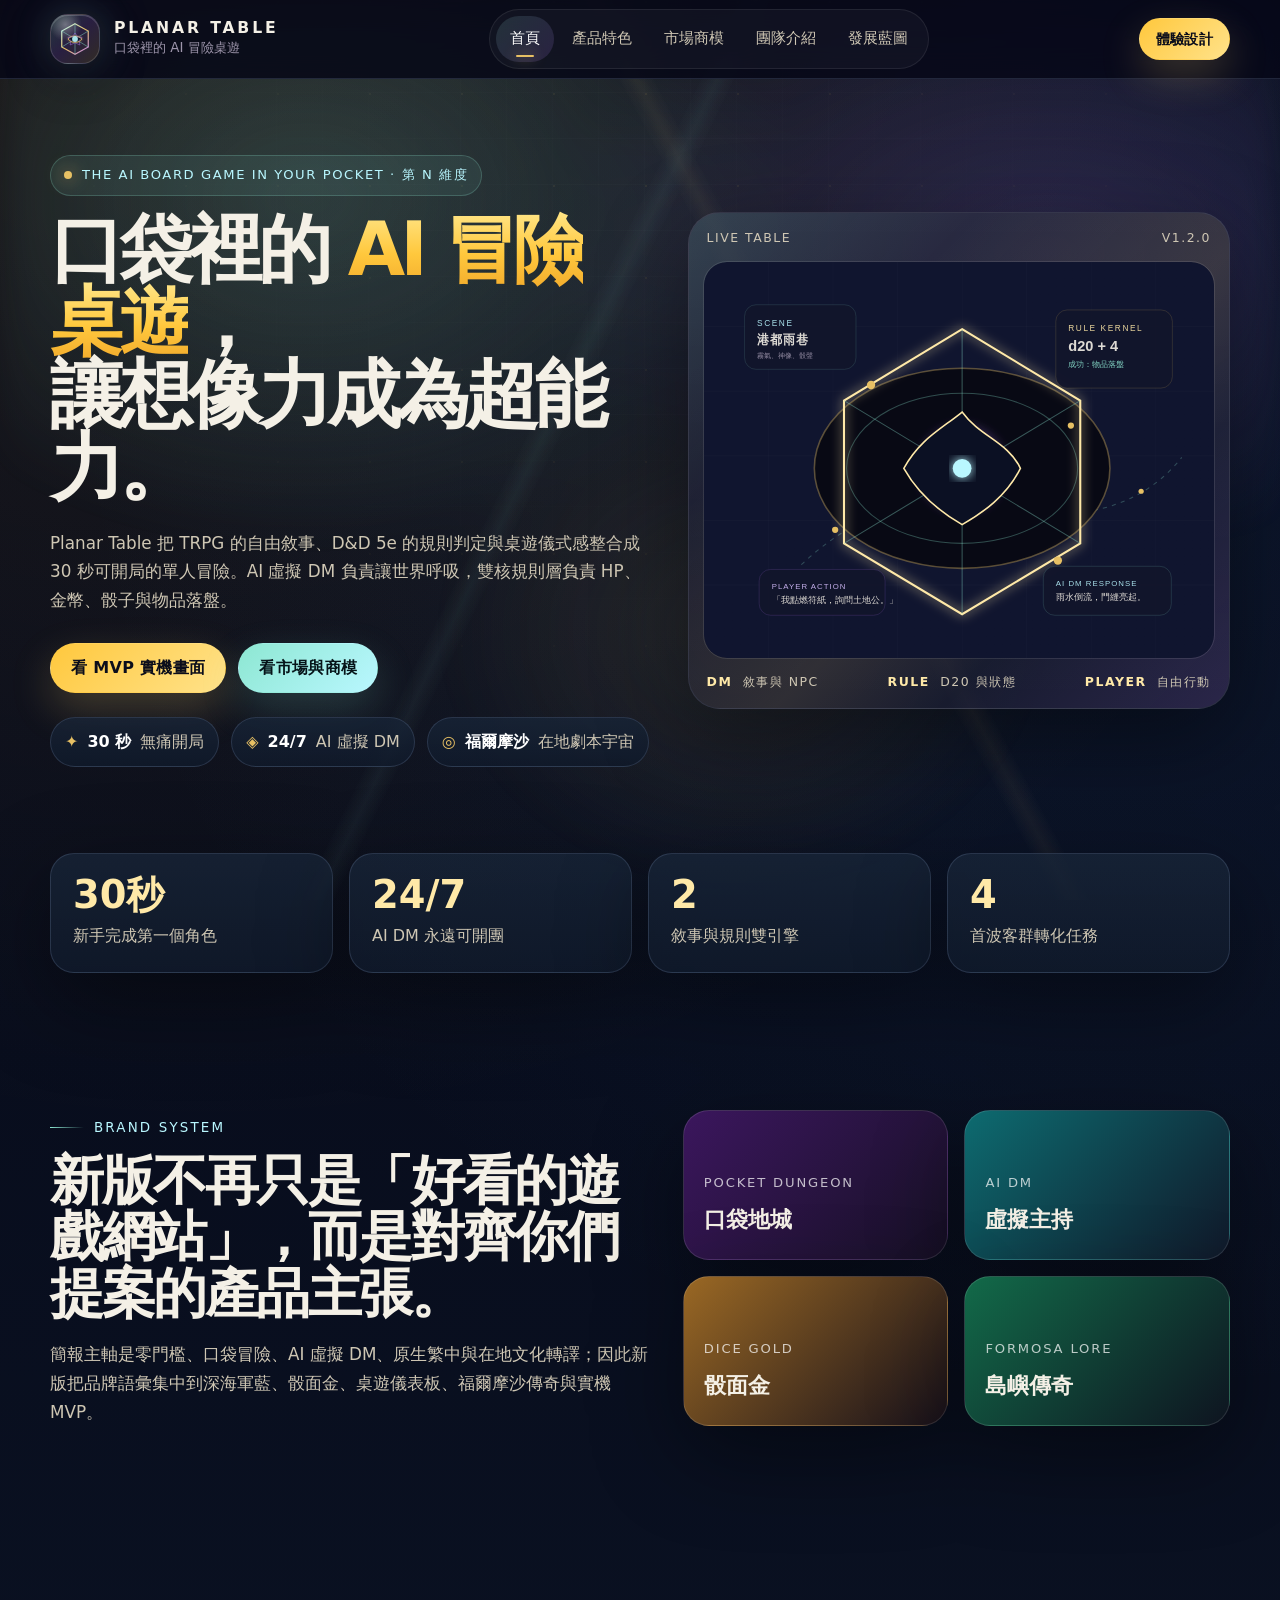
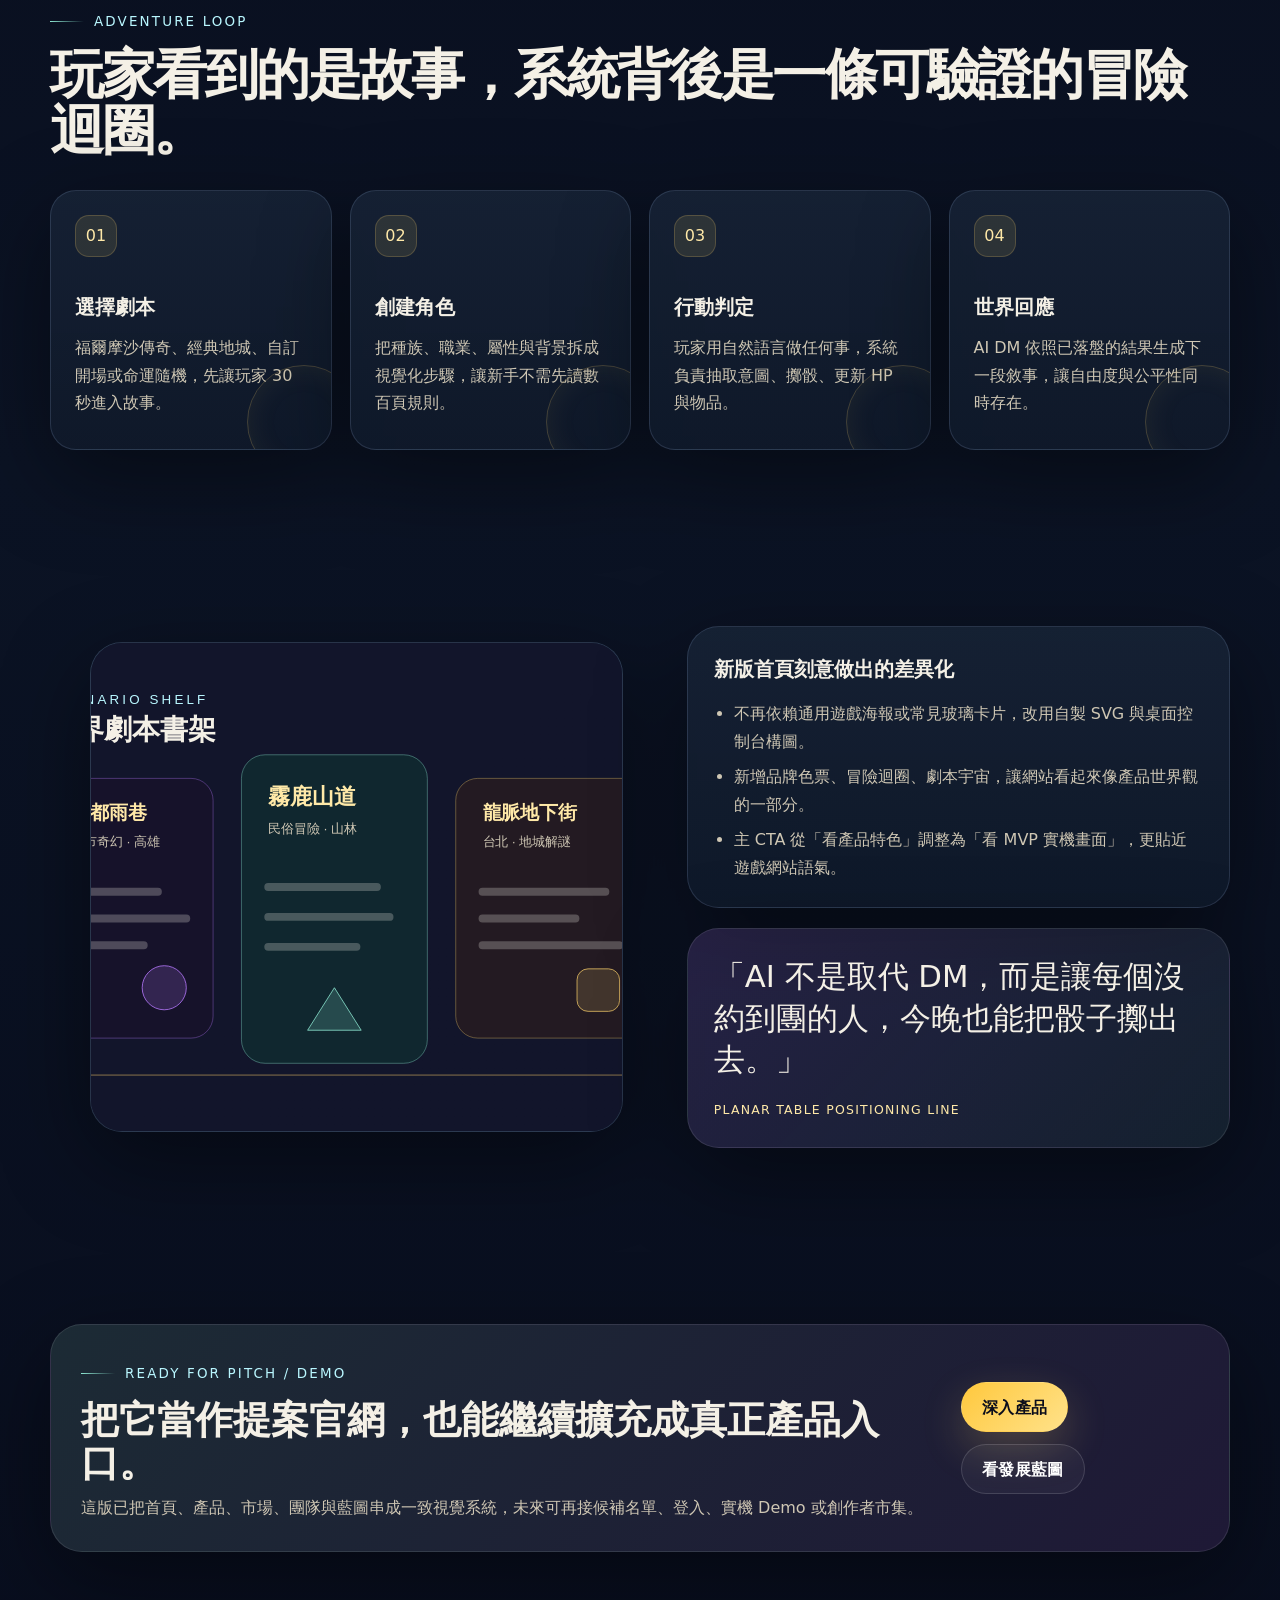
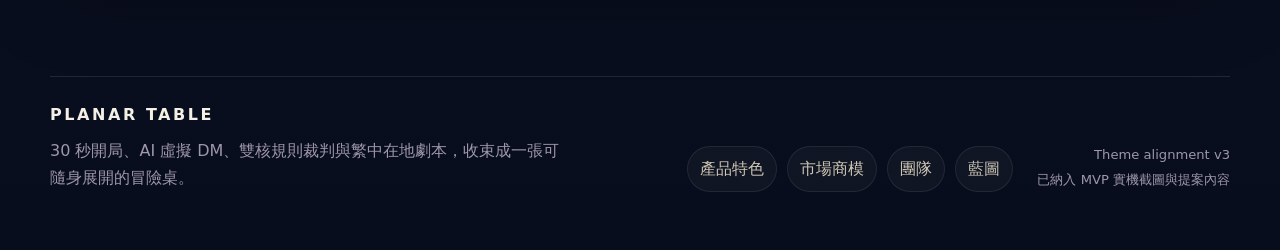
==== index.html @ 05ab722b "update" ====
<!doctype html>
<html lang="zh-Hant">
<head>
  <meta charset="utf-8">
  <meta name="viewport" content="width=device-width, initial-scale=1">
  <title>Planar Table｜第 N 維度 AI 冒險桌</title>
  <meta name="description" content="Planar Table 高度客製化官方網站：AI DM、雙核引擎、繁中在地化與桌遊式互動介面。">
  <meta name="theme-color" content="#090B18">
  <link rel="icon" href="assets/images/planar-mark.svg" type="image/svg+xml">
  <link rel="stylesheet" href="assets/css/base.css">
  <link rel="stylesheet" href="assets/css/pages.css">
</head>
<body data-page="index">
  <div class="site-aurora" aria-hidden="true"></div>
  
<header class="site-header">
  <div class="container header-inner">
    <a class="brand" href="index.html" aria-label="Planar Table 首頁">
      <span class="brand-mark"><svg viewBox="0 0 72 72" fill="none" xmlns="http://www.w3.org/2000/svg" aria-hidden="true">
  <defs>
    <linearGradient id="m" x1="10" y1="6" x2="66" y2="68" gradientUnits="userSpaceOnUse">
      <stop stop-color="#B9F7FF"/><stop offset=".48" stop-color="#E7C064"/><stop offset="1" stop-color="#B879FF"/>
    </linearGradient>
    <filter id="g"><feGaussianBlur stdDeviation="2.2" result="b"/><feMerge><feMergeNode in="b"/><feMergeNode in="SourceGraphic"/></feMerge></filter>
  </defs>
  <path d="M36 5.5 62.5 20v32L36 66.5 9.5 52V20L36 5.5Z" stroke="url(#m)" stroke-width="2.5"/>
  <path d="M36 5.5v61M9.5 20 62.5 52M62.5 20 9.5 52" stroke="#8DE7D2" stroke-width="1.4" opacity=".62"/>
  <path d="M22 36c5.8-7.4 20.2-7.4 28 0-6.6 8.7-21.7 8.7-28 0Z" fill="#091226" stroke="#E7C064" stroke-width="1.6" filter="url(#g)"/>
  <circle cx="36" cy="36" r="5.8" fill="#B9F7FF" opacity=".9"/>
  <path d="M36 24 41.6 31.8 50 32.8 44.2 39.2 45.8 48 36 43.6 26.2 48 27.8 39.2 22 32.8 30.4 31.8 36 24Z" stroke="#B879FF" stroke-width="1.2" opacity=".72"/>
</svg></span>
      <span class="brand-copy">
        <strong>PLANAR TABLE</strong>
        <span>口袋裡的 AI 冒險桌遊</span>
      </span>
    </a>
    <nav class="nav" data-nav aria-label="主要導覽">
      <a href="index.html" data-page-link="index">首頁</a>
      <a href="product.html" data-page-link="product">產品特色</a>
      <a href="market.html" data-page-link="market">市場商模</a>
      <a href="team.html" data-page-link="team">團隊介紹</a>
      <a href="roadmap.html" data-page-link="roadmap">發展藍圖</a>
    </nav>
    <div class="header-actions">
      <a class="btn btn-compact btn-primary" href="product.html#demo">體驗設計</a>
      <button class="menu-toggle" data-menu-toggle aria-label="切換選單"><span></span><span></span><span></span></button>
    </div>
  </div>
</header>

  <main>
<section class="hero hero-home">
  <div class="container hero-grid">
    <div class="hero-copy reveal">
      <div class="kicker"><span class="kicker-dot"></span>The AI Board Game in Your Pocket · 第 N 維度</div>
      <h1>口袋裡的 <span class="text-gradient">AI 冒險桌遊</span>，<br>讓想像力成為超能力。</h1>
      <p>Planar Table 把 TRPG 的自由敘事、D&D 5e 的規則判定與桌遊儀式感整合成 30 秒可開局的單人冒險。AI 虛擬 DM 負責讓世界呼吸，雙核規則層負責 HP、金幣、骰子與物品落盤。</p>
      <div class="hero-actions">
        <a class="btn btn-primary" href="product.html#demo">看 MVP 實機畫面</a>
        <a class="btn btn-secondary" href="market.html">看市場與商模</a>
      </div>
      <div class="badge-row" aria-label="核心特色">
        <span class="badge"><i>✦</i><strong>30 秒</strong>無痛開局</span>
        <span class="badge"><i>◈</i><strong>24/7</strong>AI 虛擬 DM</span>
        <span class="badge"><i>◎</i><strong>福爾摩沙</strong>在地劇本宇宙</span>
      </div>
    </div>
    <aside class="hero-board reveal" aria-label="Planar Table 異界桌視覺">
      <div class="board-toolbar"><span>LIVE TABLE</span><span>v1.2.0</span></div>
      <img src="assets/images/hero-table.svg" alt="Planar Table 異界冒險桌插畫">
      <div class="board-status">
        <span><strong>DM</strong> 敘事與 NPC</span>
        <span><strong>RULE</strong> D20 與狀態</span>
        <span><strong>PLAYER</strong> 自由行動</span>
      </div>
    </aside>
  </div>
</section>

<section class="section section-tight">
  <div class="container metric-strip reveal">
    <div class="metric"><strong data-counter="30" data-suffix="秒">0</strong><span>新手完成第一個角色</span></div>
    <div class="metric"><strong data-counter="24" data-suffix="/7">0</strong><span>AI DM 永遠可開團</span></div>
    <div class="metric"><strong data-counter="2">0</strong><span>敘事與規則雙引擎</span></div>
    <div class="metric"><strong data-counter="4">0</strong><span>首波客群轉化任務</span></div>
  </div>
</section>

<section class="section">
  <div class="container split-layout">
    <div class="section-heading reveal">
      <div class="eyebrow">Brand System</div>
      <h2 class="section-title">新版不再只是「好看的遊戲網站」，而是對齊你們提案的產品主張。</h2>
      <p class="section-desc">簡報主軸是零門檻、口袋冒險、AI 虛擬 DM、原生繁中與在地文化轉譯；因此新版把品牌語彙集中到深海軍藍、骰面金、桌遊儀表板、福爾摩沙傳奇與實機 MVP。</p>
    </div>
    <div class="custom-tokens reveal">
      <div class="token-card token-a"><span>Pocket Dungeon</span><strong>口袋地城</strong></div>
      <div class="token-card token-b"><span>AI DM</span><strong>虛擬主持</strong></div>
      <div class="token-card token-c"><span>Dice Gold</span><strong>骰面金</strong></div>
      <div class="token-card token-d"><span>Formosa Lore</span><strong>島嶼傳奇</strong></div>
    </div>
  </div>
</section>

<section class="section">
  <div class="container">
    <div class="eyebrow reveal">Adventure Loop</div>
    <h2 class="section-title reveal">玩家看到的是故事，系統背後是一條可驗證的冒險迴圈。</h2>
    <div class="loop-grid">
      <article class="loop-card reveal"><span>01</span><h3>選擇劇本</h3><p>福爾摩沙傳奇、經典地城、自訂開場或命運隨機，先讓玩家 30 秒進入故事。</p></article>
      <article class="loop-card reveal"><span>02</span><h3>創建角色</h3><p>把種族、職業、屬性與背景拆成視覺化步驟，讓新手不需先讀數百頁規則。</p></article>
      <article class="loop-card reveal"><span>03</span><h3>行動判定</h3><p>玩家用自然語言做任何事，系統負責抽取意圖、擲骰、更新 HP 與物品。</p></article>
      <article class="loop-card reveal"><span>04</span><h3>世界回應</h3><p>AI DM 依照已落盤的結果生成下一段敘事，讓自由度與公平性同時存在。</p></article>
    </div>
  </div>
</section>

<section class="section">
  <div class="container showcase">
    <figure class="image-card reveal">
      <img src="assets/images/scenario-shelf.svg" alt="Planar Table 劇本宇宙展示">
      <figcaption class="caption">劇本不是單純清單，而是一座「異界書架」：每個模組都有地域、風格、危險度與推薦玩家輪廓。</figcaption>
    </figure>
    <div class="image-stack">
      <article class="panel reveal">
        <h3>新版首頁刻意做出的差異化</h3>
        <ul>
          <li>不再依賴通用遊戲海報或常見玻璃卡片，改用自製 SVG 與桌面控制台構圖。</li>
          <li>新增品牌色票、冒險迴圈、劇本宇宙，讓網站看起來像產品世界觀的一部分。</li>
          <li>主 CTA 從「看產品特色」調整為「看 MVP 實機畫面」，更貼近遊戲網站語氣。</li>
        </ul>
      </article>
      <article class="quote-card reveal">
        <p>「AI 不是取代 DM，而是讓每個沒約到團的人，今晚也能把骰子擲出去。」</p>
        <span>Planar Table positioning line</span>
      </article>
    </div>
  </div>
</section>

<section class="section final-cta">
  <div class="container callout reveal">
    <div>
      <div class="eyebrow">Ready for Pitch / Demo</div>
      <h2>把它當作提案官網，也能繼續擴充成真正產品入口。</h2>
      <p>這版已把首頁、產品、市場、團隊與藍圖串成一致視覺系統，未來可再接候補名單、登入、實機 Demo 或創作者市集。</p>
    </div>
    <div class="callout-actions">
      <a class="btn btn-primary" href="product.html">深入產品</a>
      <a class="btn btn-ghost" href="roadmap.html">看發展藍圖</a>
    </div>
  </div>
</section>
</main>
  
<footer class="footer">
  <div class="container footer-grid">
    <div>
      <div class="footer-brand">PLANAR TABLE</div>
      <p>30 秒開局、AI 虛擬 DM、雙核規則裁判與繁中在地劇本，收束成一張可隨身展開的冒險桌。</p>
    </div>
    <div class="footer-links" aria-label="頁尾導覽">
      <a href="product.html">產品特色</a>
      <a href="market.html">市場商模</a>
      <a href="team.html">團隊</a>
      <a href="roadmap.html">藍圖</a>
    </div>
    <div class="footer-note">
      <span>Theme alignment v3</span>
      <span>已納入 MVP 實機截圖與提案內容</span>
    </div>
  </div>
</footer>

  <script src="assets/js/main.js"></script>
  
</body>
</html>
---- assets/css/base.css ----
:root {
  --ink: #f4f0e6;
  --ink-soft: #cfc7b4;
  --muted: #9e96ac;
  --void: #080914;
  --void-2: #0d1022;
  --void-3: #13172f;
  --panel: rgba(18, 21, 43, .72);
  --panel-strong: rgba(10, 12, 27, .9);
  --line: rgba(226, 198, 112, .18);
  --line-cyan: rgba(142, 231, 210, .24);
  --gold: #e7c064;
  --gold-2: #ffe9a8;
  --cyan: #8de7d2;
  --cyan-2: #b9f7ff;
  --violet: #b879ff;
  --jade: #80d89f;
  --ember: #ff8263;
  --shadow: 0 28px 90px rgba(0, 0, 0, .42);
  --glow: 0 0 36px rgba(141, 231, 210, .18), 0 0 70px rgba(184, 121, 255, .12);
  --radius-xl: 32px;
  --radius-lg: 22px;
  --radius-md: 14px;
  --maxw: 1180px;
}

* { box-sizing: border-box; }
html { scroll-behavior: smooth; }
body {
  margin: 0;
  min-height: 100vh;
  overflow-x: hidden;
  color: var(--ink);
  font-family: ui-sans-serif, system-ui, -apple-system, BlinkMacSystemFont, "Noto Sans TC", "PingFang TC", "Microsoft JhengHei", "Segoe UI", sans-serif;
  line-height: 1.72;
  background:
    radial-gradient(circle at 16% 8%, rgba(184, 121, 255, .22), transparent 28%),
    radial-gradient(circle at 88% 10%, rgba(141, 231, 210, .16), transparent 30%),
    radial-gradient(circle at 50% 100%, rgba(231, 192, 100, .12), transparent 28%),
    linear-gradient(145deg, #070711 0%, #0b0d1c 42%, #11132a 72%, #080914 100%);
}
body::before,
body::after,
.site-aurora {
  content: "";
  position: fixed;
  inset: 0;
  pointer-events: none;
  z-index: -2;
}
body::before {
  background-image:
    linear-gradient(rgba(255,255,255,.035) 1px, transparent 1px),
    linear-gradient(90deg, rgba(255,255,255,.03) 1px, transparent 1px),
    radial-gradient(circle at 2px 2px, rgba(231,192,100,.16) 1px, transparent 1.2px);
  background-size: 46px 46px, 46px 46px, 92px 92px;
  mask-image: radial-gradient(circle at 50% 18%, black 0%, transparent 74%);
  opacity: .52;
}
body::after {
  z-index: -1;
  background:
    linear-gradient(116deg, transparent 0 43%, rgba(141,231,210,.08) 44%, transparent 45% 100%),
    linear-gradient(62deg, transparent 0 60%, rgba(231,192,100,.09) 61%, transparent 62% 100%);
  mix-blend-mode: screen;
  opacity: .62;
}
.site-aurora {
  background:
    radial-gradient(ellipse at 24% 22%, rgba(141,231,210,.24), transparent 36%),
    radial-gradient(ellipse at 82% 28%, rgba(184,121,255,.22), transparent 34%),
    radial-gradient(ellipse at 58% 70%, rgba(231,192,100,.14), transparent 30%);
  filter: blur(18px);
  opacity: .74;
}

@media (prefers-reduced-motion: no-preference) {
  .site-aurora { animation: auroraDrift 18s ease-in-out infinite alternate; }
  @keyframes auroraDrift { from { transform: translate3d(-1.5%, -1%, 0) scale(1); } to { transform: translate3d(1%, 1.2%, 0) scale(1.04); } }
}

a { color: inherit; text-decoration: none; }
img { max-width: 100%; display: block; }
button, input, textarea { font: inherit; }
button { color: inherit; }
::selection { color: #091022; background: var(--gold-2); }
.container { width: min(calc(100% - 34px), var(--maxw)); margin: 0 auto; }
.section { padding: 88px 0; position: relative; }
.section-tight { padding: 48px 0; }

.site-header {
  position: sticky;
  top: 0;
  z-index: 50;
  border-bottom: 1px solid rgba(255,255,255,.08);
  background: linear-gradient(90deg, rgba(8, 9, 20, .82), rgba(14, 17, 35, .74));
  backdrop-filter: blur(18px) saturate(1.2);
}
.header-inner { min-height: 78px; display: flex; align-items: center; justify-content: space-between; gap: 20px; }
.brand { display: flex; align-items: center; gap: 14px; min-width: 0; }
.brand-mark {
  width: 50px; height: 50px; display: grid; place-items: center; flex: 0 0 auto;
  border-radius: 18px;
  background:
    radial-gradient(circle at 30% 20%, rgba(255,255,255,.34), transparent 32%),
    linear-gradient(135deg, rgba(141,231,210,.2), rgba(184,121,255,.18) 48%, rgba(231,192,100,.18));
  border: 1px solid rgba(255,255,255,.15);
  box-shadow: inset 0 1px 0 rgba(255,255,255,.18), 0 16px 44px rgba(0,0,0,.34), var(--glow);
}
.brand-mark svg { width: 36px; height: 36px; }
.brand-copy strong { display: block; letter-spacing: .18em; font-size: .98rem; line-height: 1.1; }
.brand-copy span { display: block; color: var(--muted); font-size: .84rem; white-space: nowrap; overflow: hidden; text-overflow: ellipsis; }
.nav { display: flex; align-items: center; gap: 4px; padding: 6px; border: 1px solid rgba(255,255,255,.08); border-radius: 999px; background: rgba(255,255,255,.035); }
.nav a { position: relative; padding: 10px 14px; border-radius: 999px; color: var(--ink-soft); font-size: .93rem; transition: color .22s ease, background .22s ease; }
.nav a:hover, .nav a.active { color: #fff; background: linear-gradient(135deg, rgba(141,231,210,.14), rgba(184,121,255,.15)); }
.nav a.active::after { content: ""; position: absolute; left: 50%; bottom: 5px; width: 18px; height: 2px; transform: translateX(-50%); background: var(--gold); border-radius: 999px; box-shadow: 0 0 14px rgba(231,192,100,.8); }
.header-actions { display: flex; align-items: center; gap: 12px; }
.menu-toggle { display: none; width: 46px; height: 46px; padding: 0; border: 1px solid rgba(255,255,255,.12); border-radius: 16px; background: rgba(255,255,255,.06); cursor: pointer; }
.menu-toggle span { display: block; width: 20px; height: 2px; margin: 4px auto; background: var(--ink); border-radius: 999px; transition: transform .2s ease, opacity .2s ease; }
.menu-toggle.open span:nth-child(1) { transform: translateY(6px) rotate(45deg); }
.menu-toggle.open span:nth-child(2) { opacity: 0; }
.menu-toggle.open span:nth-child(3) { transform: translateY(-6px) rotate(-45deg); }

.btn {
  display: inline-flex; align-items: center; justify-content: center; gap: 10px; min-height: 50px; padding: 0 20px;
  border-radius: 999px; border: 1px solid transparent; font-weight: 800; letter-spacing: .02em; cursor: pointer;
  transition: transform .2s ease, border-color .2s ease, background .2s ease, box-shadow .2s ease;
}
.btn:hover { transform: translateY(-2px); }
.btn-primary { color: #0b0d1b; background: linear-gradient(135deg, var(--gold), var(--gold-2)); box-shadow: 0 16px 42px rgba(231,192,100,.24); }
.btn-secondary { color: #061419; background: linear-gradient(135deg, var(--cyan), var(--cyan-2)); box-shadow: 0 16px 42px rgba(141,231,210,.18); }
.btn-ghost { color: #fff; background: rgba(255,255,255,.045); border-color: rgba(255,255,255,.14); }
.btn-compact { min-height: 42px; padding: 0 16px; font-size: .9rem; }

.hero { padding: 76px 0 38px; }
.hero-grid { display: grid; grid-template-columns: 1.05fr .95fr; gap: 38px; align-items: center; }
.hero-copy h1 { font-size: clamp(2.7rem, 5.8vw, 5.95rem); line-height: .98; letter-spacing: -.065em; margin: 0 0 24px; }
.hero-copy p, .page-lead, .section-desc { color: var(--ink-soft); font-size: 1.05rem; max-width: 760px; margin: 0; }
.kicker { display: inline-flex; align-items: center; gap: 10px; margin-bottom: 18px; padding: 8px 13px; border-radius: 999px; border: 1px solid rgba(141,231,210,.22); background: rgba(141,231,210,.08); color: var(--cyan-2); font-size: .82rem; letter-spacing: .12em; text-transform: uppercase; }
.kicker-dot { width: 8px; height: 8px; border-radius: 999px; background: var(--gold); box-shadow: 0 0 18px rgba(231,192,100,.9); }
.text-gradient { background: linear-gradient(90deg, #fff 0%, var(--cyan-2) 42%, var(--gold-2) 74%, var(--violet) 100%); -webkit-background-clip: text; background-clip: text; color: transparent; }
.hero-actions, .badge-row, .stat-row, .callout-actions { display: flex; flex-wrap: wrap; gap: 12px; }
.hero-actions { margin-top: 28px; }
.badge-row { margin-top: 24px; }
.badge, .pill { display: inline-flex; align-items: center; gap: 9px; padding: 10px 14px; border: 1px solid rgba(255,255,255,.1); border-radius: 999px; color: var(--ink-soft); background: rgba(255,255,255,.045); }
.badge i { font-style: normal; color: var(--gold); }
.badge strong, .pill strong { color: #fff; }

.hero-board, .panel, .card, .image-card, .quote-card, .callout, .metric, .team-card, .loop-card, .pain-card, .quest-card, .engine-card, .tier {
  border: 1px solid rgba(255,255,255,.1);
  background:
    linear-gradient(180deg, rgba(255,255,255,.075), rgba(255,255,255,.025)),
    var(--panel);
  box-shadow: var(--shadow);
}
.hero-board { position: relative; padding: 14px; border-radius: var(--radius-xl); overflow: hidden; }
.hero-board::before { content: ""; position: absolute; inset: -1px; background: linear-gradient(135deg, rgba(141,231,210,.24), transparent 28%, rgba(231,192,100,.18) 56%, transparent 72%, rgba(184,121,255,.24)); opacity: .55; pointer-events: none; }
.hero-board img { position: relative; border-radius: 24px; border: 1px solid rgba(255,255,255,.1); width: 100%; }
.board-toolbar, .board-status { position: relative; z-index: 1; display: flex; justify-content: space-between; align-items: center; gap: 10px; color: var(--ink-soft); font-size: .78rem; letter-spacing: .12em; text-transform: uppercase; padding: 0 4px 12px; }
.board-status { padding: 12px 4px 2px; flex-wrap: wrap; }
.board-status strong { color: var(--gold-2); margin-right: 5px; }

.eyebrow { display: inline-flex; align-items: center; gap: 10px; color: var(--cyan-2); font-size: .84rem; letter-spacing: .16em; text-transform: uppercase; margin-bottom: 14px; }
.eyebrow::before { content: ""; width: 34px; height: 1px; background: linear-gradient(90deg, var(--cyan), transparent); }
.section-title { font-size: clamp(2rem, 4.2vw, 4.15rem); line-height: 1.05; letter-spacing: -.045em; margin: 0 0 18px; }
.section-heading { max-width: 760px; }
.split-layout { display: grid; grid-template-columns: 1.05fr .95fr; gap: 28px; align-items: center; }
.custom-tokens { display: grid; grid-template-columns: repeat(2, minmax(0, 1fr)); gap: 16px; }
.token-card { min-height: 150px; display: flex; flex-direction: column; justify-content: flex-end; gap: 6px; padding: 20px; border-radius: 26px; border: 1px solid rgba(255,255,255,.12); overflow: hidden; position: relative; box-shadow: var(--shadow); }
.token-card::before { content: ""; position: absolute; inset: 0; background-image: radial-gradient(circle at 24px 24px, rgba(255,255,255,.2) 1px, transparent 1.2px); background-size: 18px 18px; opacity: .33; }
.token-card span, .token-card strong { position: relative; }
.token-card span { color: rgba(255,255,255,.72); font-size: .82rem; text-transform: uppercase; letter-spacing: .14em; }
.token-card strong { font-size: 1.4rem; }
.token-a { background: linear-gradient(135deg, #3b165d, #171126); }
.token-b { background: linear-gradient(135deg, #0d6b70, #101829); }
.token-c { background: linear-gradient(135deg, #9a6824, #16101a); }
.token-d { background: linear-gradient(135deg, #126a49, #0e1420); }

.metric-strip { display: grid; grid-template-columns: repeat(4, minmax(0, 1fr)); gap: 16px; }
.metric { padding: 22px; border-radius: 24px; }
.metric strong { display: block; font-size: clamp(1.8rem, 3vw, 2.6rem); line-height: 1; margin-bottom: 8px; color: var(--gold-2); }
.metric span { color: var(--ink-soft); }
.loop-grid { display: grid; grid-template-columns: repeat(4, minmax(0, 1fr)); gap: 18px; margin-top: 30px; }
.loop-card { position: relative; padding: 24px; border-radius: 26px; min-height: 260px; overflow: hidden; }
.loop-card::after { content: ""; position: absolute; right: -30px; bottom: -30px; width: 112px; height: 112px; border: 1px solid rgba(231,192,100,.24); border-radius: 50%; box-shadow: inset 0 0 30px rgba(231,192,100,.08); }
.loop-card span { display: inline-grid; place-items: center; width: 42px; height: 42px; border-radius: 14px; background: rgba(231,192,100,.12); color: var(--gold-2); border: 1px solid rgba(231,192,100,.22); margin-bottom: 34px; }
.loop-card h3, .panel h3, .card h3, .team-card h3, .pain-card h3, .quest-card h3, .engine-card h3, .tier h3 { margin: 0 0 10px; font-size: 1.22rem; }
.loop-card p, .panel p, .card p, .team-card p, .pain-card p, .quest-card p, .engine-card p, .tier p { margin: 0; color: var(--ink-soft); }
.panel ul, .card ul, .team-card ul, .engine-card ul, .quote-card ul { color: var(--ink-soft); padding-left: 20px; margin: 14px 0 0; }
.panel li + li, .card li + li, .team-card li + li, .engine-card li + li { margin-top: 8px; }

.showcase { display: grid; grid-template-columns: 1.06fr .94fr; gap: 24px; align-items: stretch; }
.image-card { overflow: hidden; border-radius: var(--radius-xl); }
.image-card img { width: 100%; height: 100%; object-fit: cover; }
.image-card .caption { padding: 16px 18px 18px; color: var(--ink-soft); border-top: 1px solid rgba(255,255,255,.08); background: rgba(0,0,0,.16); }
.image-stack { display: grid; gap: 20px; }
.panel, .card, .quote-card { padding: 26px; border-radius: var(--radius-xl); }
.quote-card { display: flex; flex-direction: column; justify-content: center; min-height: 220px; background: linear-gradient(135deg, rgba(184,121,255,.16), rgba(141,231,210,.08)); }
.quote-card p { font-size: clamp(1.25rem, 2.4vw, 2rem); line-height: 1.35; margin: 0 0 18px; }
.quote-card span { color: var(--gold-2); letter-spacing: .1em; text-transform: uppercase; font-size: .78rem; }
.panel-accent { background: linear-gradient(135deg, rgba(231,192,100,.14), rgba(184,121,255,.1)), var(--panel); border-color: rgba(231,192,100,.22); }
.big-line { font-size: clamp(1.35rem, 2.8vw, 2.35rem); line-height: 1.25; color: #fff !important; margin-bottom: 14px !important; }
.callout { display: flex; align-items: center; justify-content: space-between; gap: 24px; padding: 30px; border-radius: var(--radius-xl); background: linear-gradient(135deg, rgba(141,231,210,.14), rgba(184,121,255,.12)), var(--panel-strong); }
.callout h2 { margin: 0; font-size: clamp(1.8rem, 3vw, 3rem); line-height: 1.1; }
.callout p { margin: 10px 0 0; color: var(--ink-soft); }

.footer { padding: 36px 0 58px; color: var(--muted); }
.footer-grid { display: grid; grid-template-columns: 1fr auto auto; gap: 24px; align-items: end; padding-top: 24px; border-top: 1px solid rgba(255,255,255,.1); }
.footer-brand { color: var(--ink); font-weight: 900; letter-spacing: .16em; }
.footer p { margin: 8px 0 0; max-width: 520px; }
.footer-links { display: flex; flex-wrap: wrap; gap: 10px; }
.footer-links a { padding: 8px 12px; border: 1px solid rgba(255,255,255,.08); border-radius: 999px; background: rgba(255,255,255,.035); color: var(--ink-soft); }
.footer-note { display: grid; gap: 3px; font-size: .82rem; text-align: right; }

.reveal { opacity: 0; transform: translateY(18px); transition: opacity .7s ease, transform .7s ease; }
.reveal.visible { opacity: 1; transform: translateY(0); }
.note { color: var(--muted); font-size: .92rem; }

@media (max-width: 1080px) {
  .header-actions .btn { display: none; }
  .nav a { padding: 9px 11px; }
  .hero-grid, .split-layout, .showcase { grid-template-columns: 1fr; }
  .loop-grid { grid-template-columns: repeat(2, minmax(0, 1fr)); }
  .footer-grid { grid-template-columns: 1fr; align-items: start; }
  .footer-note { text-align: left; }
}
@media (max-width: 860px) {
  .container { width: min(calc(100% - 28px), var(--maxw)); }
  .section { padding: 68px 0; }
  .header-inner { min-height: 72px; }
  .menu-toggle { display: block; }
  .nav { position: fixed; top: 82px; left: 14px; right: 14px; display: grid; gap: 8px; padding: 14px; border-radius: 24px; transform: translateY(-12px); opacity: 0; pointer-events: none; background: rgba(8,9,20,.96); box-shadow: var(--shadow); }
  .nav.open { transform: translateY(0); opacity: 1; pointer-events: auto; }
  .nav a { display: block; padding: 13px 15px; }
  .brand-copy span { display: none; }
  .metric-strip, .custom-tokens { grid-template-columns: repeat(2, minmax(0, 1fr)); }
  .hero-copy h1 { font-size: clamp(2.55rem, 14vw, 4.6rem); }
  .callout { flex-direction: column; align-items: flex-start; }
}
@media (max-width: 620px) {
  .metric-strip, .loop-grid, .custom-tokens { grid-template-columns: 1fr; }
  .hero { padding-top: 54px; }
  .badge, .pill { width: 100%; justify-content: flex-start; }
  .board-status { display: grid; }
}

/* Theme alignment v3: match MVP screenshots and Planar Table proposal tone. */
:root {
  --pt-void: #050716;
  --pt-navy: #101827;
  --pt-panel: #172435;
  --pt-gold: #ffc83d;
  --pt-gold-2: #ffe28a;
  --pt-muted: #8fa0bb;
}
body {
  background:
    radial-gradient(circle at 16% -4%, rgba(255,200,61,.11), transparent 34%),
    radial-gradient(circle at 88% 10%, rgba(60,124,196,.12), transparent 32%),
    linear-gradient(180deg, var(--pt-void), #0b1324 60%, #080d1d);
}
.text-gradient,
.planar-menu-title {
  background: linear-gradient(180deg, #ffe88e 0%, var(--pt-gold) 55%, #f1a92b 100%);
  -webkit-background-clip: text;
  background-clip: text;
  color: transparent;
}
.site-header {
  background: rgba(5,7,22,.82);
  border-bottom-color: rgba(112,132,165,.24);
}
.btn-primary {
  background: linear-gradient(135deg, var(--pt-gold), var(--pt-gold-2));
}
.badge,
.panel,
.image-card,
.loop-card,
.metric,
.tier,
.team-card,
.timeline-card,
.pain-card {
  background: linear-gradient(180deg, rgba(24,37,56,.78), rgba(16,26,43,.82));
  border-color: rgba(112,132,165,.26);
}
---- assets/css/pages.css ----
.page-hero { padding: 64px 0 24px; }
.page-hero-grid { display: grid; grid-template-columns: .96fr 1.04fr; gap: 28px; align-items: center; }
.page-nav-links { display: flex; gap: 10px; flex-wrap: wrap; margin-top: 22px; }
.page-nav-links a { padding: 10px 14px; border-radius: 999px; color: var(--ink-soft); border: 1px solid rgba(255,255,255,.1); background: rgba(255,255,255,.04); transition: background .2s ease, color .2s ease, transform .2s ease; }
.page-nav-links a:hover { color: #fff; background: rgba(141,231,210,.12); transform: translateY(-1px); }
.product-device { margin: 0; padding: 16px; border-radius: var(--radius-xl); border: 1px solid rgba(255,255,255,.1); background: linear-gradient(135deg, rgba(141,231,210,.1), rgba(184,121,255,.12)); box-shadow: var(--shadow); }
.product-device img { width: 100%; border-radius: 24px; }
.engine-lab { display: grid; grid-template-columns: 1fr 180px 1fr; gap: 18px; align-items: center; margin-top: 30px; }
.engine-card { padding: 26px; border-radius: var(--radius-xl); min-height: 360px; }
.engine-icon { width: 52px; height: 52px; display: grid; place-items: center; border-radius: 18px; margin-bottom: 18px; color: #07111b; font-weight: 950; background: linear-gradient(135deg, var(--cyan), var(--gold-2)); box-shadow: 0 0 32px rgba(141,231,210,.18); }
.engine-bridge { display: grid; gap: 12px; justify-items: center; color: var(--ink-soft); font-size: .86rem; }
.engine-bridge::before, .engine-bridge::after { content: ""; width: 1px; height: 48px; background: linear-gradient(var(--cyan), var(--gold)); opacity: .7; }
.engine-bridge span { padding: 8px 10px; border-radius: 999px; background: rgba(255,255,255,.06); border: 1px solid rgba(255,255,255,.1); }
.gallery-grid { display: grid; grid-template-columns: repeat(3, minmax(0, 1fr)); gap: 20px; margin-top: 28px; }
.two-up { display: grid; grid-template-columns: repeat(2, minmax(0, 1fr)); gap: 22px; }
.feature-matrix { border-radius: var(--radius-xl); border: 1px solid rgba(255,255,255,.1); overflow: hidden; background: var(--panel); box-shadow: var(--shadow); }
.feature-matrix > div { display: grid; grid-template-columns: .8fr 1fr 1fr; gap: 18px; padding: 18px 22px; border-top: 1px solid rgba(255,255,255,.08); }
.feature-matrix > div:first-child { border-top: 0; }
.feature-matrix .matrix-head { color: var(--gold-2); background: rgba(255,255,255,.055); letter-spacing: .08em; text-transform: uppercase; font-size: .82rem; }
.feature-matrix span, .feature-matrix em { color: var(--ink-soft); font-style: normal; }
.pain-grid { display: grid; grid-template-columns: repeat(4, minmax(0, 1fr)); gap: 18px; }
.pain-card { padding: 24px; border-radius: 26px; min-height: 258px; display: flex; flex-direction: column; }
.pain-card span { color: var(--cyan-2); letter-spacing: .14em; font-size: .82rem; }
.pain-card strong { color: var(--gold-2); margin-top: auto; padding-top: 20px; }
.tabs { display: flex; flex-wrap: wrap; gap: 10px; margin: 28px 0 22px; }
.tab-btn { border: 1px solid rgba(255,255,255,.1); border-radius: 999px; padding: 12px 16px; background: rgba(255,255,255,.045); color: var(--ink-soft); cursor: pointer; transition: background .2s ease, color .2s ease, transform .2s ease; }
.tab-btn:hover, .tab-btn.active { color: #07111b; background: linear-gradient(135deg, var(--cyan), var(--gold-2)); transform: translateY(-1px); }
.tab-deck { border-radius: var(--radius-xl); background: linear-gradient(135deg, rgba(141,231,210,.08), rgba(184,121,255,.08)); border: 1px solid rgba(255,255,255,.1); box-shadow: var(--shadow); }
.tab-panel { display: none; padding: 28px; }
.tab-panel.active { display: block; }
.tab-panel h3 { margin-top: 0; font-size: clamp(1.3rem, 2.6vw, 2rem); }
.tab-panel p, .tab-panel li { color: var(--ink-soft); }
.pricing-layout { display: grid; grid-template-columns: .9fr 1.1fr; gap: 24px; align-items: start; }
.pricing-copy img { margin-top: 24px; border-radius: var(--radius-xl); border: 1px solid rgba(255,255,255,.1); box-shadow: var(--shadow); }
.pricing-grid { display: grid; gap: 18px; }
.tier { padding: 24px; border-radius: 26px; }
.tier.popular { background: linear-gradient(135deg, rgba(231,192,100,.18), rgba(141,231,210,.09)), var(--panel); border-color: rgba(231,192,100,.32); }
.tier .tag, .team-card .tag { display: inline-flex; align-items: center; padding: 6px 10px; border-radius: 999px; color: #07111b; background: linear-gradient(135deg, var(--cyan), var(--gold-2)); font-size: .78rem; font-weight: 850; }
.price { font-size: clamp(2.1rem, 5vw, 3.2rem); line-height: 1; color: var(--gold-2); margin: 12px 0; font-weight: 950; }
.price span { font-size: 1rem; color: var(--ink-soft); margin-left: 4px; }
.party-grid { display: grid; grid-template-columns: repeat(4, minmax(0, 1fr)); gap: 18px; }
.team-card { position: relative; padding: 24px; border-radius: 26px; overflow: hidden; }
.team-card::before { content: ""; position: absolute; inset: 0; background: radial-gradient(circle at top right, rgba(141,231,210,.14), transparent 44%); pointer-events: none; }
.role { position: relative; color: var(--cyan-2); letter-spacing: .12em; text-transform: uppercase; font-size: .78rem; }
.team-card h3, .team-card p, .team-card ul, .team-card .tag { position: relative; }
.team-note { padding: 30px; border-radius: var(--radius-xl); border: 1px solid rgba(255,255,255,.1); background: linear-gradient(135deg, rgba(184,121,255,.14), rgba(231,192,100,.09)); box-shadow: var(--shadow); }
.team-note span { color: var(--gold-2); letter-spacing: .14em; text-transform: uppercase; font-size: .82rem; }
.team-note p { margin: 10px 0 0; font-size: clamp(1.25rem, 2.5vw, 2rem); line-height: 1.42; }
.quest-map { position: relative; display: grid; grid-template-columns: repeat(4, minmax(0, 1fr)); gap: 18px; }
.quest-map::before { content: ""; position: absolute; left: 6%; right: 6%; top: 44px; height: 2px; background: linear-gradient(90deg, var(--cyan), var(--gold), var(--violet)); opacity: .55; }
.quest-card { position: relative; padding: 24px; border-radius: 26px; min-height: 274px; }
.quest-card::before { content: ""; width: 20px; height: 20px; display: block; border-radius: 50%; margin-bottom: 28px; background: var(--gold-2); box-shadow: 0 0 0 8px rgba(231,192,100,.1), 0 0 28px rgba(231,192,100,.55); }
.phase { color: var(--cyan-2); letter-spacing: .12em; text-transform: uppercase; font-size: .78rem; margin-bottom: 8px; }

@media (max-width: 1080px) {
  .page-hero-grid, .pricing-layout { grid-template-columns: 1fr; }
  .party-grid, .pain-grid, .quest-map { grid-template-columns: repeat(2, minmax(0, 1fr)); }
  .quest-map::before { display: none; }
}
@media (max-width: 860px) {
  .engine-lab { grid-template-columns: 1fr; }
  .engine-card { min-height: auto; }
  .engine-bridge { grid-template-columns: repeat(3, 1fr); }
  .engine-bridge::before, .engine-bridge::after { display: none; }
  .gallery-grid, .two-up { grid-template-columns: 1fr; }
  .feature-matrix > div { grid-template-columns: 1fr; gap: 6px; }
}
@media (max-width: 620px) {
  .party-grid, .pain-grid, .quest-map { grid-template-columns: 1fr; }
  .engine-bridge { grid-template-columns: 1fr; }
}

.phone-shot-grid {
  display: grid;
  grid-template-columns: repeat(3, minmax(0, 1fr));
  gap: 24px;
  margin-top: 32px;
}
.phone-shot {
  margin: 0;
  padding: 14px;
  border-radius: 28px;
  border: 1px solid rgba(112,132,165,.28);
  background: linear-gradient(180deg, rgba(24,37,56,.86), rgba(10,17,32,.94));
  box-shadow: 0 24px 70px rgba(0,0,0,.28), inset 0 1px 0 rgba(255,255,255,.05);
}
.phone-shot img {
  width: 100%;
  border-radius: 22px;
  border: 1px solid rgba(255,200,61,.18);
  aspect-ratio: 864 / 1536;
  object-fit: cover;
  object-position: top;
}
.phone-shot figcaption {
  padding: 14px 4px 4px;
  display: grid;
  gap: 6px;
}
.phone-shot strong {
  color: var(--accent);
  font-size: 1.1rem;
}
.phone-shot span {
  color: var(--muted);
  font-size: .94rem;
  line-height: 1.6;
}
@media (max-width: 860px) {
  .phone-shot-grid { grid-template-columns: 1fr; }
  .phone-shot { max-width: 420px; margin-inline: auto; }
}
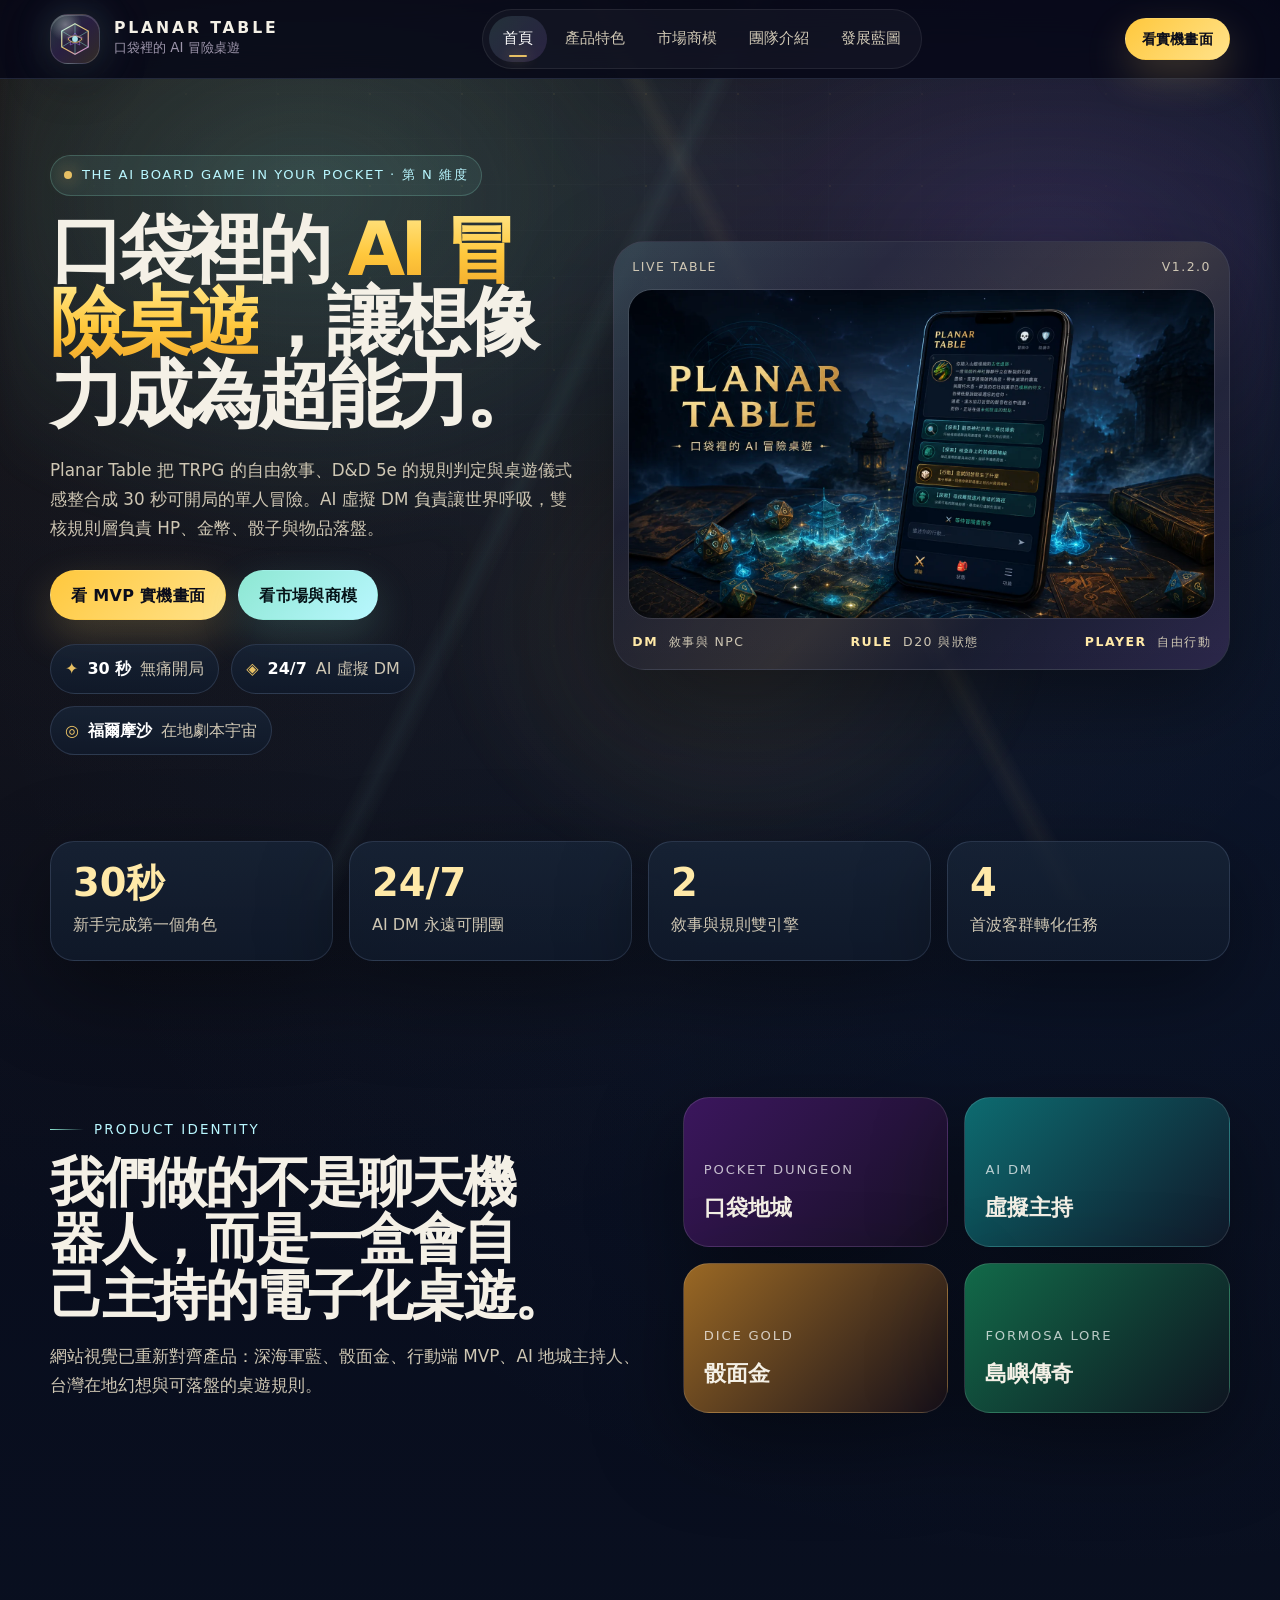
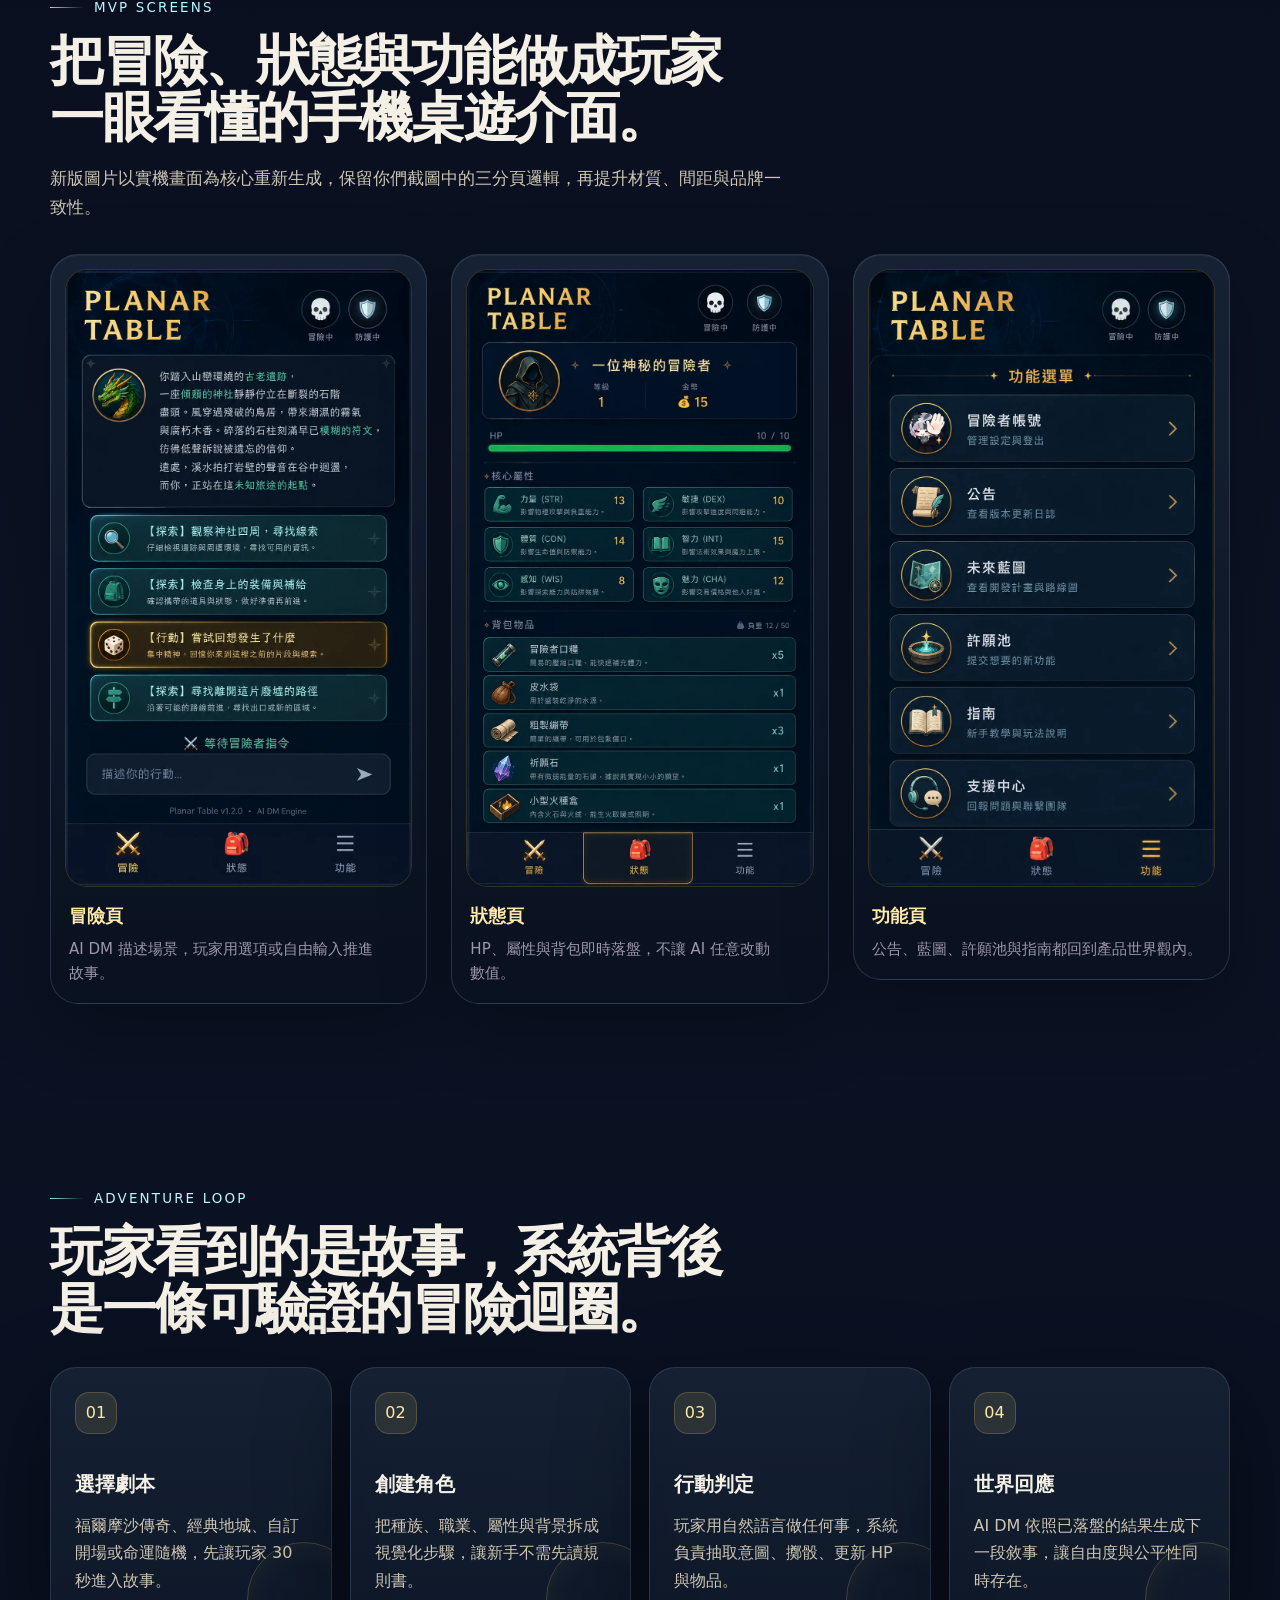
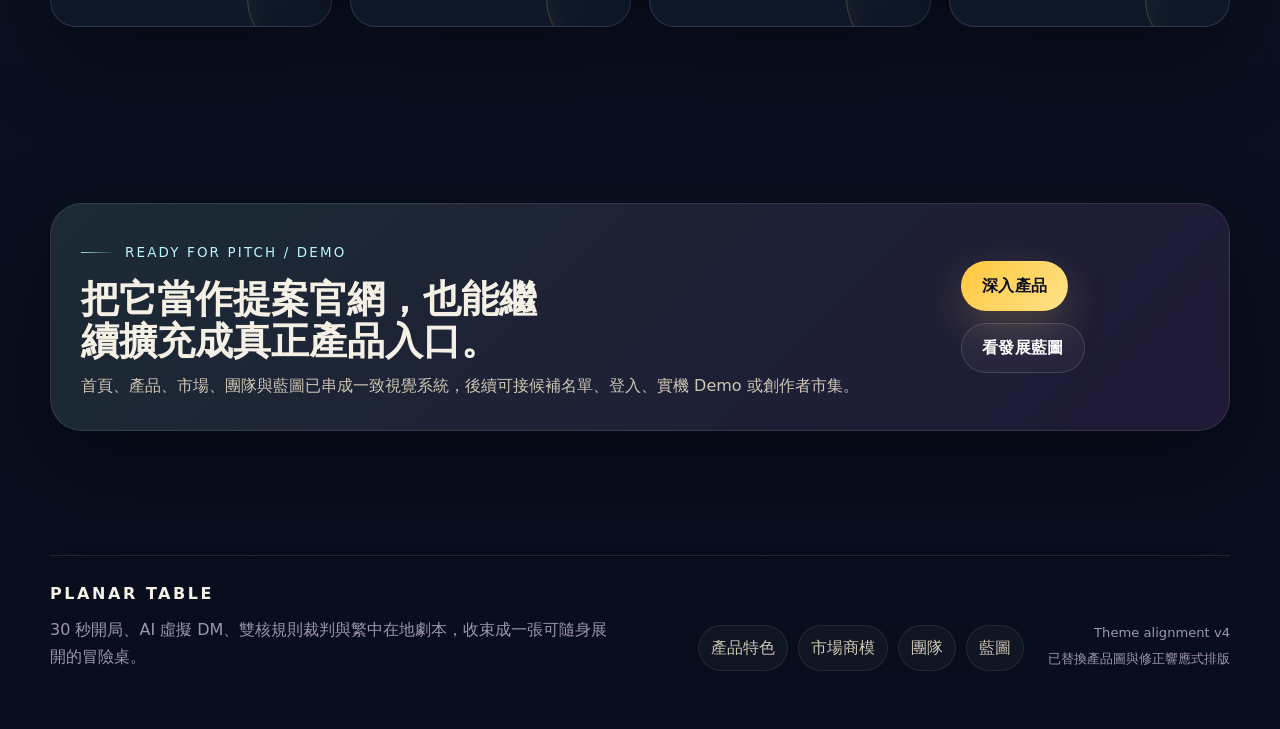
==== commit 2691999d: "update" ====
--- a/index.html
+++ b/index.html
@@ -3,17 +3,17 @@
 <head>
   <meta charset="utf-8">
   <meta name="viewport" content="width=device-width, initial-scale=1">
-  <title>Planar Table｜第 N 維度 AI 冒險桌</title>
-  <meta name="description" content="Planar Table 高度客製化官方網站：AI DM、雙核引擎、繁中在地化與桌遊式互動介面。">
+  <title>Planar Table｜口袋裡的 AI 冒險桌遊</title>
+  <meta name="description" content="Planar Table 官方網站：AI DM、雙核引擎、繁中在地化與手機桌遊式互動介面。">
   <meta name="theme-color" content="#090B18">
   <link rel="icon" href="assets/images/planar-mark.svg" type="image/svg+xml">
+  <script>document.documentElement.classList.add('js')</script>
   <link rel="stylesheet" href="assets/css/base.css">
   <link rel="stylesheet" href="assets/css/pages.css">
 </head>
 <body data-page="index">
   <div class="site-aurora" aria-hidden="true"></div>
-  
-<header class="site-header">
+  <header class="site-header">
   <div class="container header-inner">
     <a class="brand" href="index.html" aria-label="Planar Table 首頁">
       <span class="brand-mark"><svg viewBox="0 0 72 72" fill="none" xmlns="http://www.w3.org/2000/svg" aria-hidden="true">
@@ -42,19 +42,18 @@
       <a href="roadmap.html" data-page-link="roadmap">發展藍圖</a>
     </nav>
     <div class="header-actions">
-      <a class="btn btn-compact btn-primary" href="product.html#demo">體驗設計</a>
-      <button class="menu-toggle" data-menu-toggle aria-label="切換選單"><span></span><span></span><span></span></button>
+      <a class="btn btn-compact btn-primary" href="product.html#demo">看實機畫面</a>
+      <button class="menu-toggle" data-menu-toggle aria-label="切換選單" aria-expanded="false"><span></span><span></span><span></span></button>
     </div>
   </div>
 </header>
-
   <main>
 <section class="hero hero-home">
-  <div class="container hero-grid">
+  <div class="container hero-grid hero-grid-wide">
     <div class="hero-copy reveal">
       <div class="kicker"><span class="kicker-dot"></span>The AI Board Game in Your Pocket · 第 N 維度</div>
-      <h1>口袋裡的 <span class="text-gradient">AI 冒險桌遊</span>，<br>讓想像力成為超能力。</h1>
-      <p>Planar Table 把 TRPG 的自由敘事、D&D 5e 的規則判定與桌遊儀式感整合成 30 秒可開局的單人冒險。AI 虛擬 DM 負責讓世界呼吸，雙核規則層負責 HP、金幣、骰子與物品落盤。</p>
+      <h1>口袋裡的 <span class="text-gradient">AI 冒險桌遊</span>，讓想像力成為超能力。</h1>
+      <p>Planar Table 把 TRPG 的自由敘事、D&amp;D 5e 的規則判定與桌遊儀式感整合成 30 秒可開局的單人冒險。AI 虛擬 DM 負責讓世界呼吸，雙核規則層負責 HP、金幣、骰子與物品落盤。</p>
       <div class="hero-actions">
         <a class="btn btn-primary" href="product.html#demo">看 MVP 實機畫面</a>
         <a class="btn btn-secondary" href="market.html">看市場與商模</a>
@@ -65,9 +64,9 @@
         <span class="badge"><i>◎</i><strong>福爾摩沙</strong>在地劇本宇宙</span>
       </div>
     </div>
-    <aside class="hero-board reveal" aria-label="Planar Table 異界桌視覺">
+    <aside class="hero-board hero-board-image reveal" aria-label="Planar Table 遊戲網站主視覺">
       <div class="board-toolbar"><span>LIVE TABLE</span><span>v1.2.0</span></div>
-      <img src="assets/images/hero-table.svg" alt="Planar Table 異界冒險桌插畫">
+      <img src="assets/images/hero-planar-table.webp" alt="Planar Table 手機冒險畫面與魔法桌遊場景">
       <div class="board-status">
         <span><strong>DM</strong> 敘事與 NPC</span>
         <span><strong>RULE</strong> D20 與狀態</span>
@@ -79,19 +78,19 @@
 
 <section class="section section-tight">
   <div class="container metric-strip reveal">
-    <div class="metric"><strong data-counter="30" data-suffix="秒">0</strong><span>新手完成第一個角色</span></div>
-    <div class="metric"><strong data-counter="24" data-suffix="/7">0</strong><span>AI DM 永遠可開團</span></div>
-    <div class="metric"><strong data-counter="2">0</strong><span>敘事與規則雙引擎</span></div>
-    <div class="metric"><strong data-counter="4">0</strong><span>首波客群轉化任務</span></div>
+    <div class="metric"><strong data-counter="30" data-suffix="秒">30秒</strong><span>新手完成第一個角色</span></div>
+    <div class="metric"><strong data-counter="24" data-suffix="/7">24/7</strong><span>AI DM 永遠可開團</span></div>
+    <div class="metric"><strong data-counter="2">2</strong><span>敘事與規則雙引擎</span></div>
+    <div class="metric"><strong data-counter="4">4</strong><span>首波客群轉化任務</span></div>
   </div>
 </section>
 
 <section class="section">
   <div class="container split-layout">
     <div class="section-heading reveal">
-      <div class="eyebrow">Brand System</div>
-      <h2 class="section-title">新版不再只是「好看的遊戲網站」，而是對齊你們提案的產品主張。</h2>
-      <p class="section-desc">簡報主軸是零門檻、口袋冒險、AI 虛擬 DM、原生繁中與在地文化轉譯；因此新版把品牌語彙集中到深海軍藍、骰面金、桌遊儀表板、福爾摩沙傳奇與實機 MVP。</p>
+      <div class="eyebrow">Product Identity</div>
+      <h2 class="section-title">我們做的不是聊天機器人，而是一盒會自己主持的電子化桌遊。</h2>
+      <p class="section-desc">網站視覺已重新對齊產品：深海軍藍、骰面金、行動端 MVP、AI 地城主持人、台灣在地幻想與可落盤的桌遊規則。</p>
     </div>
     <div class="custom-tokens reveal">
       <div class="token-card token-a"><span>Pocket Dungeon</span><strong>口袋地城</strong></div>
@@ -102,38 +101,28 @@
   </div>
 </section>
 
+<section class="section" id="demo-preview">
+  <div class="container">
+    <div class="eyebrow reveal">MVP Screens</div>
+    <h2 class="section-title reveal">把冒險、狀態與功能做成玩家一眼看懂的手機桌遊介面。</h2>
+    <p class="section-desc reveal">新版圖片以實機畫面為核心重新生成，保留你們截圖中的三分頁邏輯，再提升材質、間距與品牌一致性。</p>
+    <div class="phone-shot-grid compact-shot-grid">
+      <figure class="phone-shot reveal"><img src="assets/images/screen-adventure-polished.webp" alt="Planar Table 冒險頁遊戲畫面"><figcaption><strong>冒險頁</strong><span>AI DM 描述場景，玩家用選項或自由輸入推進故事。</span></figcaption></figure>
+      <figure class="phone-shot reveal"><img src="assets/images/screen-status-polished.webp" alt="Planar Table 狀態頁角色與背包畫面"><figcaption><strong>狀態頁</strong><span>HP、屬性與背包即時落盤，不讓 AI 任意改動數值。</span></figcaption></figure>
+      <figure class="phone-shot reveal"><img src="assets/images/screen-menu-polished.webp" alt="Planar Table 功能頁選單畫面"><figcaption><strong>功能頁</strong><span>公告、藍圖、許願池與指南都回到產品世界觀內。</span></figcaption></figure>
+    </div>
+  </div>
+</section>
+
 <section class="section">
   <div class="container">
     <div class="eyebrow reveal">Adventure Loop</div>
     <h2 class="section-title reveal">玩家看到的是故事，系統背後是一條可驗證的冒險迴圈。</h2>
     <div class="loop-grid">
       <article class="loop-card reveal"><span>01</span><h3>選擇劇本</h3><p>福爾摩沙傳奇、經典地城、自訂開場或命運隨機，先讓玩家 30 秒進入故事。</p></article>
-      <article class="loop-card reveal"><span>02</span><h3>創建角色</h3><p>把種族、職業、屬性與背景拆成視覺化步驟，讓新手不需先讀數百頁規則。</p></article>
+      <article class="loop-card reveal"><span>02</span><h3>創建角色</h3><p>把種族、職業、屬性與背景拆成視覺化步驟，讓新手不需先讀規則書。</p></article>
       <article class="loop-card reveal"><span>03</span><h3>行動判定</h3><p>玩家用自然語言做任何事，系統負責抽取意圖、擲骰、更新 HP 與物品。</p></article>
       <article class="loop-card reveal"><span>04</span><h3>世界回應</h3><p>AI DM 依照已落盤的結果生成下一段敘事，讓自由度與公平性同時存在。</p></article>
-    </div>
-  </div>
-</section>
-
-<section class="section">
-  <div class="container showcase">
-    <figure class="image-card reveal">
-      <img src="assets/images/scenario-shelf.svg" alt="Planar Table 劇本宇宙展示">
-      <figcaption class="caption">劇本不是單純清單，而是一座「異界書架」：每個模組都有地域、風格、危險度與推薦玩家輪廓。</figcaption>
-    </figure>
-    <div class="image-stack">
-      <article class="panel reveal">
-        <h3>新版首頁刻意做出的差異化</h3>
-        <ul>
-          <li>不再依賴通用遊戲海報或常見玻璃卡片，改用自製 SVG 與桌面控制台構圖。</li>
-          <li>新增品牌色票、冒險迴圈、劇本宇宙，讓網站看起來像產品世界觀的一部分。</li>
-          <li>主 CTA 從「看產品特色」調整為「看 MVP 實機畫面」，更貼近遊戲網站語氣。</li>
-        </ul>
-      </article>
-      <article class="quote-card reveal">
-        <p>「AI 不是取代 DM，而是讓每個沒約到團的人，今晚也能把骰子擲出去。」</p>
-        <span>Planar Table positioning line</span>
-      </article>
     </div>
   </div>
 </section>
@@ -143,7 +132,7 @@
     <div>
       <div class="eyebrow">Ready for Pitch / Demo</div>
       <h2>把它當作提案官網，也能繼續擴充成真正產品入口。</h2>
-      <p>這版已把首頁、產品、市場、團隊與藍圖串成一致視覺系統，未來可再接候補名單、登入、實機 Demo 或創作者市集。</p>
+      <p>首頁、產品、市場、團隊與藍圖已串成一致視覺系統，後續可接候補名單、登入、實機 Demo 或創作者市集。</p>
     </div>
     <div class="callout-actions">
       <a class="btn btn-primary" href="product.html">深入產品</a>
@@ -151,9 +140,8 @@
     </div>
   </div>
 </section>
-</main>
-  
-<footer class="footer">
+  </main>
+  <footer class="footer">
   <div class="container footer-grid">
     <div>
       <div class="footer-brand">PLANAR TABLE</div>
@@ -166,13 +154,12 @@
       <a href="roadmap.html">藍圖</a>
     </div>
     <div class="footer-note">
-      <span>Theme alignment v3</span>
-      <span>已納入 MVP 實機截圖與提案內容</span>
+      <span>Theme alignment v4</span>
+      <span>已替換產品圖與修正響應式排版</span>
     </div>
   </div>
 </footer>
-
   <script src="assets/js/main.js"></script>
   
 </body>
-</html>+</html>
--- a/assets/css/pages.css
+++ b/assets/css/pages.css
@@ -111,3 +111,248 @@
   .phone-shot-grid { grid-template-columns: 1fr; }
   .phone-shot { max-width: 420px; margin-inline: auto; }
 }
+
+/* v4 layout and media refinements */
+html { -webkit-text-size-adjust: 100%; }
+body {
+  line-break: strict;
+  overflow-wrap: normal;
+}
+h1, h2, h3, .section-title, .big-line, .hero-copy h1 {
+  text-wrap: balance;
+  word-break: keep-all;
+}
+p, li, figcaption, .page-lead, .section-desc, .caption, .phone-shot span {
+  text-wrap: pretty;
+  overflow-wrap: break-word;
+}
+img { height: auto; }
+main, section, article, figure, .panel, .card, .image-card, .phone-shot, .tier,
+.metric, .loop-card, .pain-card, .team-card, .quest-card, .engine-card,
+.tab-deck, .tab-panel, .strategy-card, .scenario-card {
+  min-width: 0;
+}
+.hero-grid-wide {
+  grid-template-columns: minmax(0, .92fr) minmax(420px, 1.08fr);
+}
+.hero-board-image img {
+  aspect-ratio: 16 / 9;
+  object-fit: cover;
+  object-position: center;
+}
+.showcase-image img {
+  aspect-ratio: 16 / 9;
+  object-fit: cover;
+  object-position: center;
+}
+.page-hero-product .page-hero-grid {
+  grid-template-columns: minmax(0, .82fr) minmax(420px, 1.18fr);
+}
+.clean-engine-lab .engine-card {
+  min-height: auto;
+}
+.engine-bridge span {
+  white-space: nowrap;
+}
+.compact-shot-grid .phone-shot img {
+  max-height: 720px;
+}
+.phone-shot-grid {
+  align-items: start;
+}
+.phone-shot strong {
+  color: var(--gold-2);
+}
+.phone-shot img {
+  background: #07111f;
+}
+.scenario-grid,
+.strategy-grid {
+  display: grid;
+  grid-template-columns: repeat(3, minmax(0, 1fr));
+  gap: 18px;
+  margin-top: 28px;
+}
+.scenario-card,
+.strategy-card {
+  padding: 24px;
+  border-radius: 26px;
+  border: 1px solid rgba(112,132,165,.28);
+  background: linear-gradient(180deg, rgba(24,37,56,.78), rgba(16,26,43,.84));
+  box-shadow: var(--shadow);
+}
+.scenario-card span,
+.strategy-card span {
+  display: inline-block;
+  color: var(--cyan-2);
+  letter-spacing: .12em;
+  text-transform: uppercase;
+  font-size: .78rem;
+  margin-bottom: 10px;
+}
+.scenario-card h3,
+.strategy-card h3 {
+  margin: 0 0 10px;
+  font-size: 1.25rem;
+}
+.scenario-card p,
+.strategy-card p {
+  margin: 0;
+  color: var(--ink-soft);
+}
+.strategy-card {
+  background: linear-gradient(135deg, rgba(141,231,210,.10), rgba(231,192,100,.08)), rgba(16,26,43,.84);
+}
+.feature-matrix,
+.table-wrap {
+  width: 100%;
+  overflow-x: auto;
+  -webkit-overflow-scrolling: touch;
+}
+.feature-matrix > div {
+  grid-template-columns: minmax(8rem, .8fr) minmax(0, 1fr) minmax(0, 1fr);
+}
+.feature-matrix > div > *,
+table td,
+table th {
+  min-width: 0;
+  overflow-wrap: break-word;
+  word-break: normal;
+}
+table {
+  width: 100%;
+  border-collapse: collapse;
+  table-layout: fixed;
+}
+th, td {
+  padding: 14px 16px;
+  border: 1px solid rgba(255,255,255,.1);
+  vertical-align: top;
+}
+.price { white-space: nowrap; }
+.role, .phase, .tag, .kicker, .eyebrow { overflow-wrap: normal; }
+.footer p { max-width: 56ch; }
+
+@media (max-width: 1180px) {
+  .hero-grid-wide,
+  .page-hero-product .page-hero-grid {
+    grid-template-columns: 1fr;
+  }
+  .hero-board-image,
+  .showcase-image {
+    max-width: 960px;
+  }
+}
+@media (max-width: 980px) {
+  .scenario-grid,
+  .strategy-grid {
+    grid-template-columns: 1fr;
+  }
+  .header-actions .btn {
+    display: none;
+  }
+}
+@media (max-width: 860px) {
+  .nav {
+    max-height: calc(100vh - 96px);
+    overflow-y: auto;
+  }
+  .section-title, .hero-copy h1 {
+    letter-spacing: -.035em;
+  }
+  .hero-board-image img,
+  .showcase-image img {
+    aspect-ratio: 16 / 10;
+  }
+  .phone-shot-grid {
+    gap: 22px;
+  }
+  .phone-shot img {
+    max-height: none;
+  }
+  .tab-panel {
+    padding: 22px;
+  }
+  .tabs {
+    display: grid;
+    grid-template-columns: repeat(2, minmax(0, 1fr));
+  }
+  .tab-btn {
+    width: 100%;
+    padding-inline: 12px;
+  }
+  table {
+    min-width: 640px;
+  }
+}
+@media (max-width: 620px) {
+  .container { width: min(calc(100% - 24px), var(--maxw)); }
+  .hero-copy h1 {
+    font-size: clamp(2.3rem, 13vw, 3.7rem);
+    line-height: 1.04;
+  }
+  .section-title {
+    font-size: clamp(1.85rem, 9vw, 2.65rem);
+    line-height: 1.12;
+  }
+  .page-lead,
+  .section-desc,
+  .hero-copy p {
+    font-size: 1rem;
+  }
+  .kicker {
+    width: fit-content;
+    max-width: 100%;
+    white-space: normal;
+    line-height: 1.45;
+  }
+  .hero-actions .btn,
+  .callout-actions .btn {
+    width: 100%;
+  }
+  .hero-board,
+  .image-card,
+  .callout,
+  .panel,
+  .team-note,
+  .phone-shot,
+  .scenario-card,
+  .strategy-card {
+    border-radius: 22px;
+  }
+  .hero-board { padding: 10px; }
+  .hero-board img { border-radius: 18px; }
+  .board-toolbar,
+  .board-status {
+    font-size: .72rem;
+    letter-spacing: .08em;
+  }
+  .tabs { grid-template-columns: 1fr; }
+  .tier, .pain-card, .quest-card, .loop-card, .team-card, .engine-card, .panel {
+    padding: 22px;
+  }
+  .footer-links {
+    align-items: flex-start;
+    justify-content: flex-start;
+  }
+}
+@media (max-width: 380px) {
+  .brand-copy strong { font-size: .86rem; letter-spacing: .12em; }
+  .brand-mark { width: 44px; height: 44px; border-radius: 15px; }
+  .metric strong { font-size: 1.75rem; }
+  .price { font-size: 2rem; }
+}
+
+/* Reveal is visible without JavaScript; animation only activates when .js is present. */
+.reveal { opacity: 1; transform: none; }
+.js .reveal { opacity: 0; transform: translateY(18px); transition: opacity .7s ease, transform .7s ease; }
+.js .reveal.visible { opacity: 1; transform: translateY(0); }
+
+/* v4 overflow hotfix: allow Traditional Chinese headings to wrap naturally. */
+h1, h2, h3, .section-title, .big-line, .hero-copy h1 {
+  word-break: normal;
+  overflow-wrap: break-word;
+}
+.image-card, .image-card img, .hero-board, .hero-board img {
+  max-width: 100%;
+}
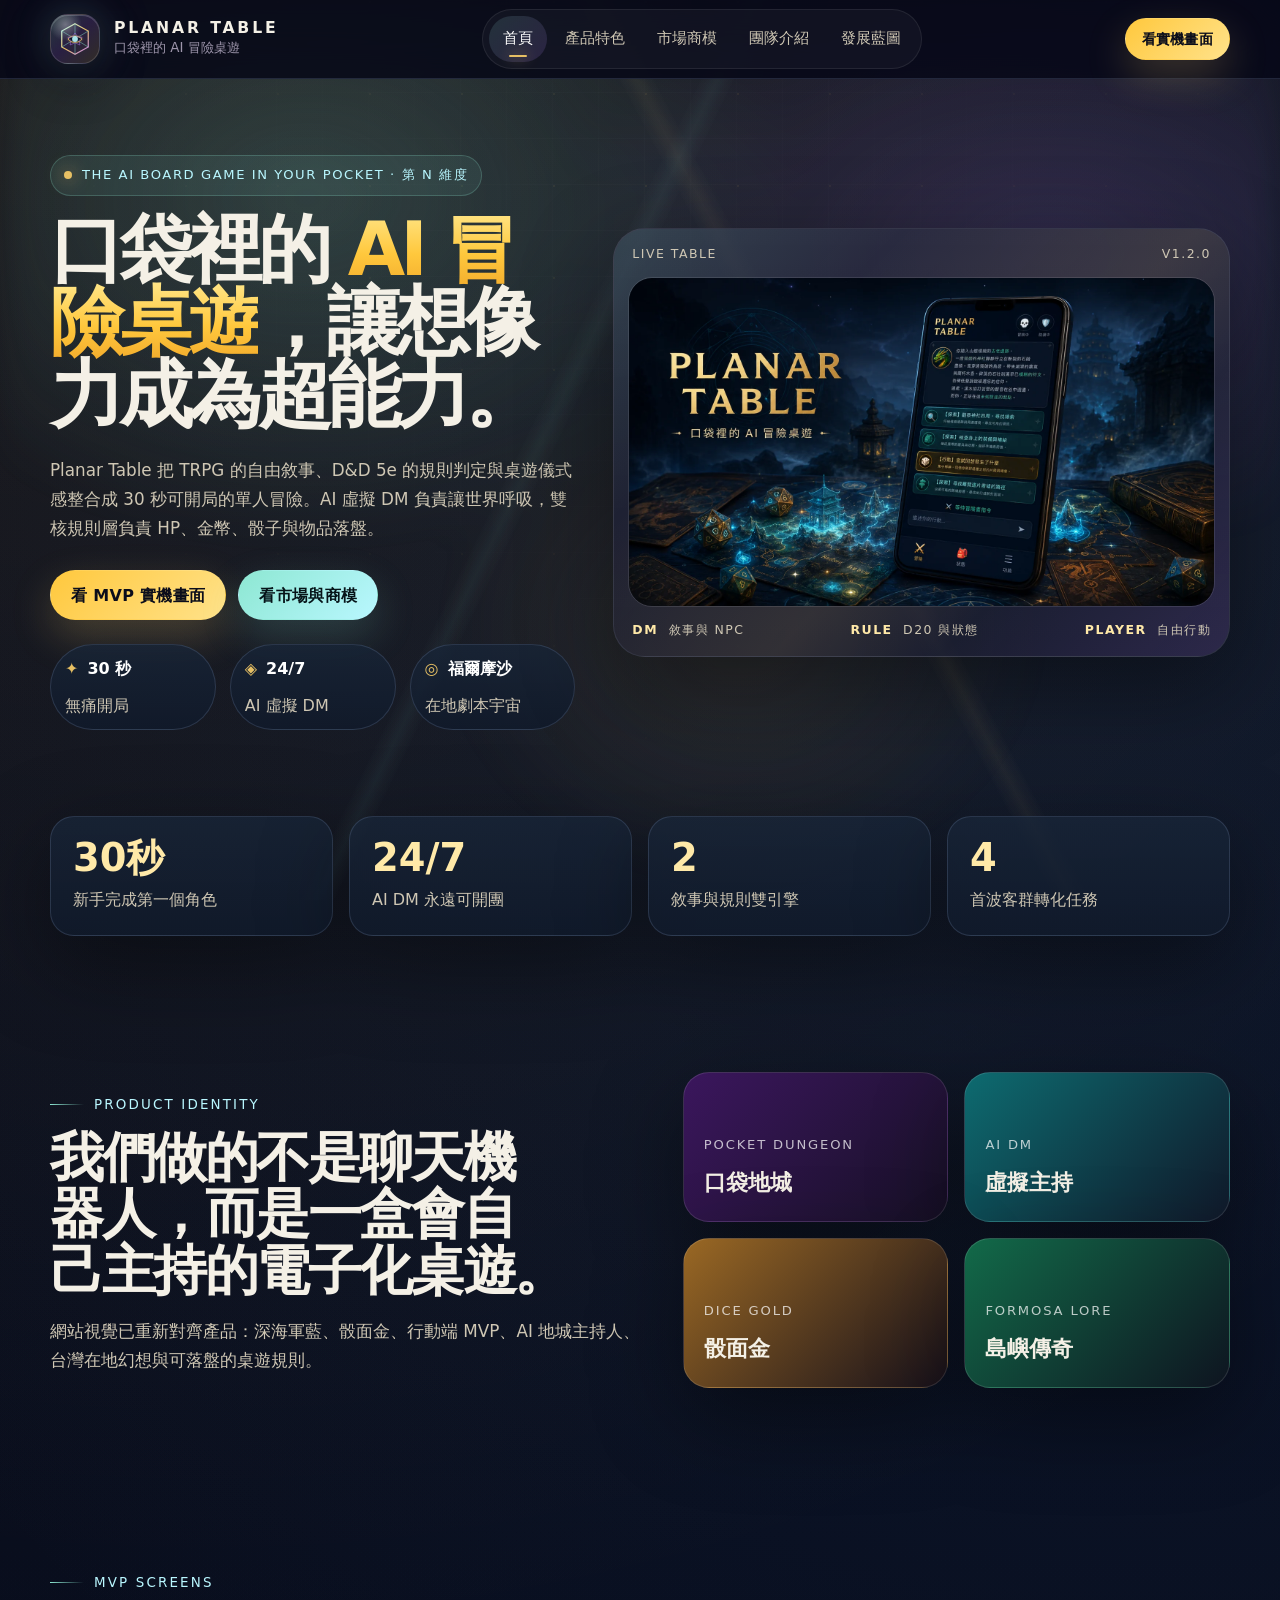
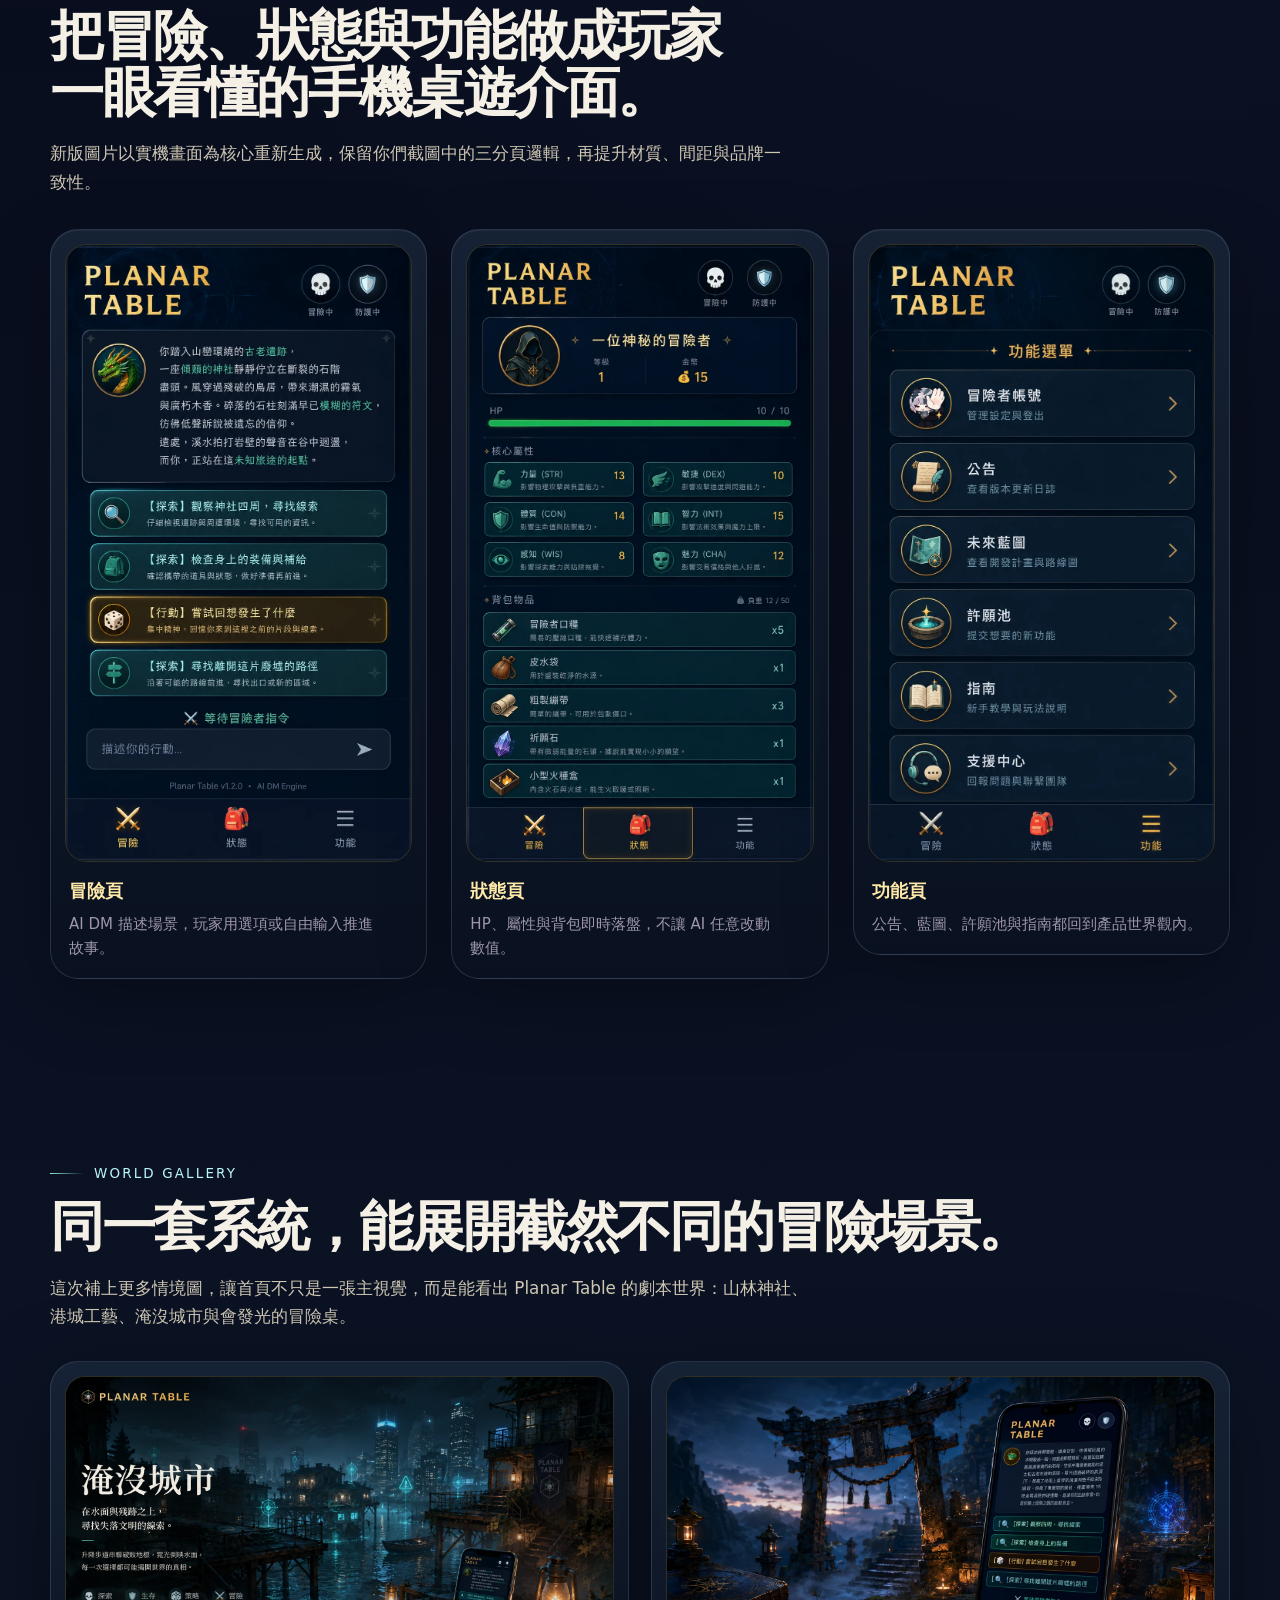
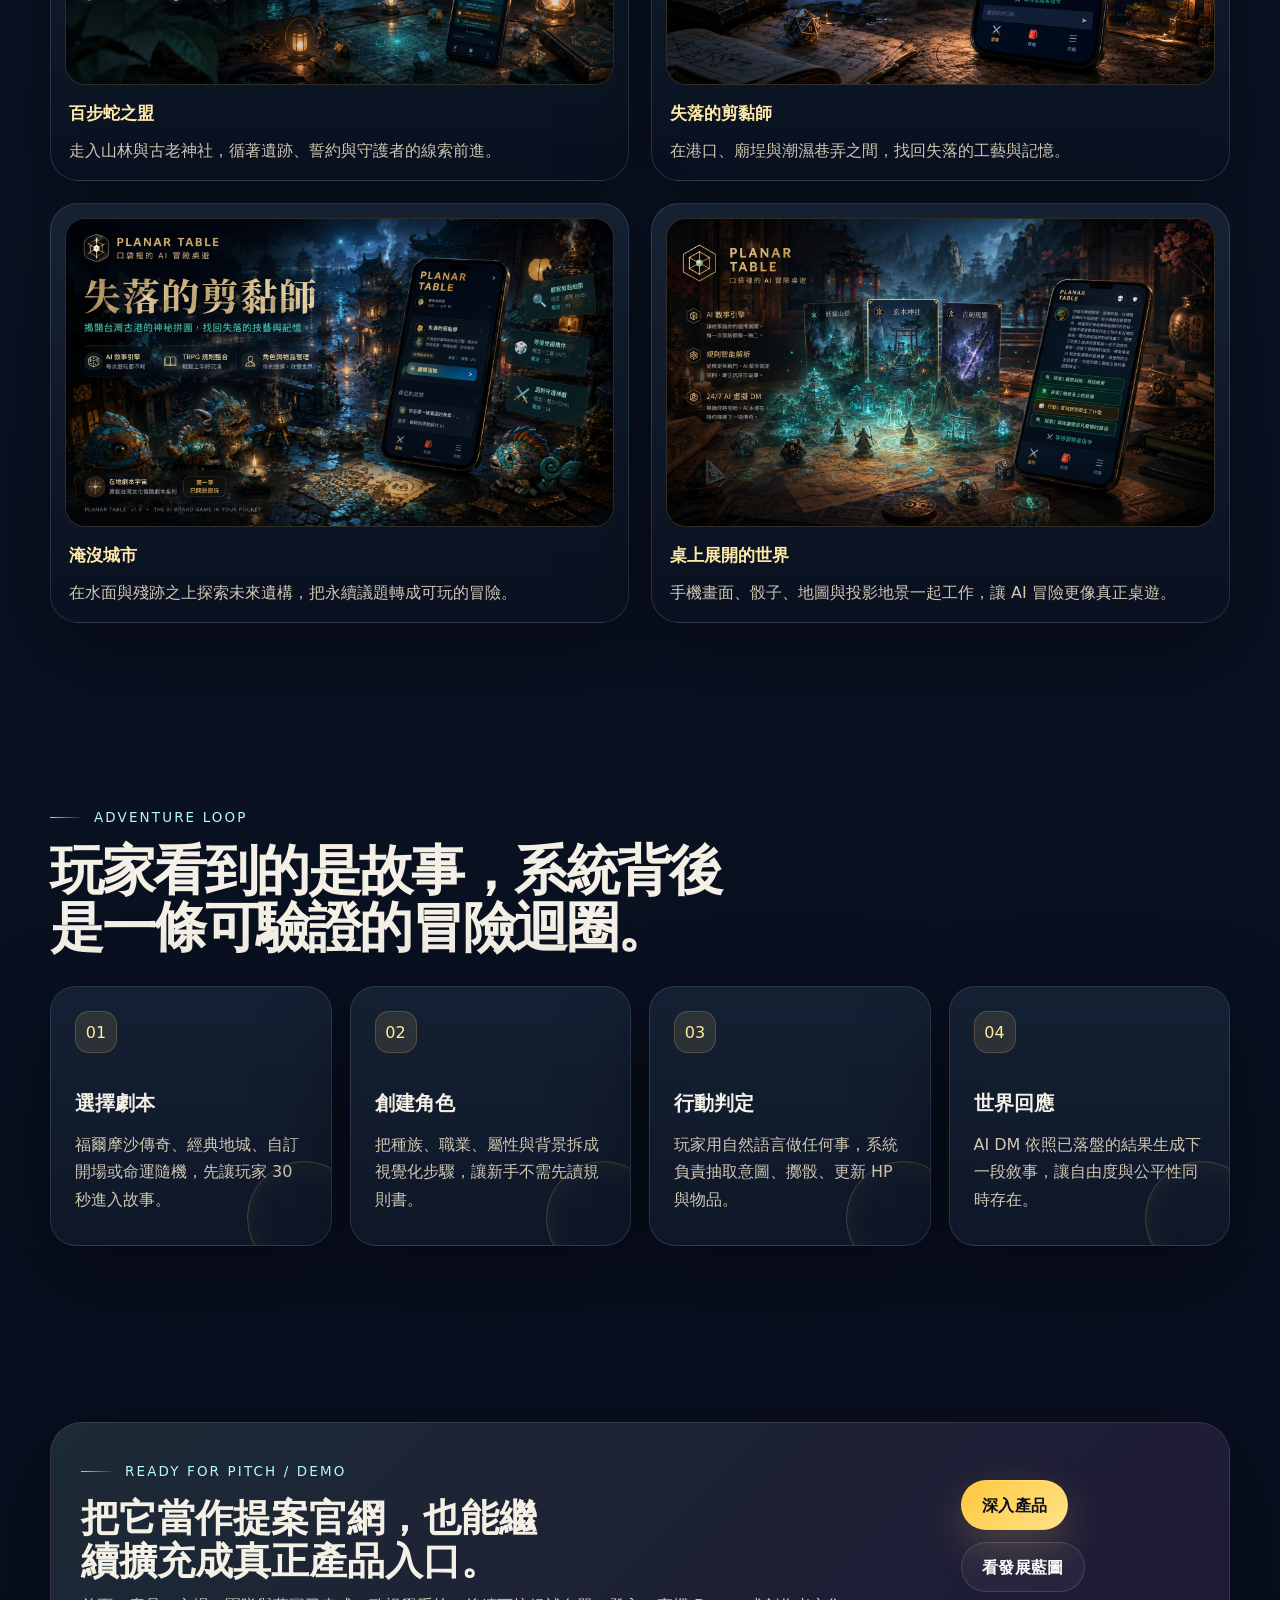
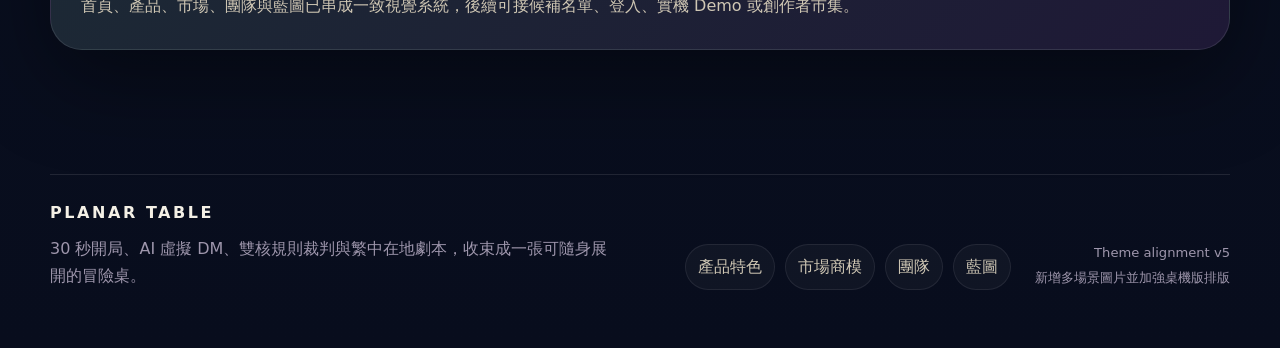
==== commit 9b2ed7f7: "update" ====
--- a/index.html
+++ b/index.html
@@ -58,7 +58,7 @@
         <a class="btn btn-primary" href="product.html#demo">看 MVP 實機畫面</a>
         <a class="btn btn-secondary" href="market.html">看市場與商模</a>
       </div>
-      <div class="badge-row" aria-label="核心特色">
+      <div class="badge-row feature-badges" aria-label="核心特色">
         <span class="badge"><i>✦</i><strong>30 秒</strong>無痛開局</span>
         <span class="badge"><i>◈</i><strong>24/7</strong>AI 虛擬 DM</span>
         <span class="badge"><i>◎</i><strong>福爾摩沙</strong>在地劇本宇宙</span>
@@ -114,6 +114,20 @@
   </div>
 </section>
 
+<section class="section section-scenes">
+  <div class="container">
+    <div class="eyebrow reveal">World Gallery</div>
+    <h2 class="section-title reveal">同一套系統，能展開截然不同的冒險場景。</h2>
+    <p class="section-desc reveal">這次補上更多情境圖，讓首頁不只是一張主視覺，而是能看出 Planar Table 的劇本世界：山林神社、港城工藝、淹沒城市與會發光的冒險桌。</p>
+    <div class="scene-gallery">
+      <figure class="scene-tile reveal"><img src="assets/images/scene-shrine-ruins.webp" alt="Planar Table 山林神社遺跡冒險場景"><figcaption><strong>百步蛇之盟</strong><span>走入山林與古老神社，循著遺跡、誓約與守護者的線索前進。</span></figcaption></figure>
+      <figure class="scene-tile reveal"><img src="assets/images/scene-harbor-lost-artisan.webp" alt="Planar Table 港城剪黏師冒險場景"><figcaption><strong>失落的剪黏師</strong><span>在港口、廟埕與潮濕巷弄之間，找回失落的工藝與記憶。</span></figcaption></figure>
+      <figure class="scene-tile reveal"><img src="assets/images/scene-submerged-city.webp" alt="Planar Table 淹沒城市冒險場景"><figcaption><strong>淹沒城市</strong><span>在水面與殘跡之上探索未來遺構，把永續議題轉成可玩的冒險。</span></figcaption></figure>
+      <figure class="scene-tile reveal"><img src="assets/images/scene-tabletop-world.webp" alt="Planar Table 魔法桌遊世界主視覺"><figcaption><strong>桌上展開的世界</strong><span>手機畫面、骰子、地圖與投影地景一起工作，讓 AI 冒險更像真正桌遊。</span></figcaption></figure>
+    </div>
+  </div>
+</section>
+
 <section class="section">
   <div class="container">
     <div class="eyebrow reveal">Adventure Loop</div>
@@ -154,8 +168,8 @@
       <a href="roadmap.html">藍圖</a>
     </div>
     <div class="footer-note">
-      <span>Theme alignment v4</span>
-      <span>已替換產品圖與修正響應式排版</span>
+      <span>Theme alignment v5</span>
+      <span>新增多場景圖片並加強桌機版排版</span>
     </div>
   </div>
 </footer>
--- a/assets/css/pages.css
+++ b/assets/css/pages.css
@@ -356,3 +356,100 @@
 .image-card, .image-card img, .hero-board, .hero-board img {
   max-width: 100%;
 }
+
+/* v5: richer scene imagery and wide-desktop layout fixes */
+@media (min-width: 1280px) {
+  .feature-badges {
+    display: grid;
+    grid-template-columns: repeat(3, minmax(0, 1fr));
+    align-items: stretch;
+    gap: 14px;
+    max-width: 100%;
+  }
+  .feature-badges .badge {
+    min-width: 0;
+    width: 100%;
+    justify-content: flex-start;
+    flex-wrap: wrap;
+    align-content: flex-start;
+  }
+}
+.feature-badges .badge strong {
+  white-space: nowrap;
+}
+.scene-gallery {
+  display: grid;
+  grid-template-columns: repeat(2, minmax(0, 1fr));
+  gap: 22px;
+  margin-top: 30px;
+}
+.scene-tile {
+  margin: 0;
+  padding: 14px;
+  border-radius: 28px;
+  border: 1px solid rgba(112,132,165,.28);
+  background: linear-gradient(180deg, rgba(24,37,56,.86), rgba(10,17,32,.94));
+  box-shadow: var(--shadow);
+}
+.scene-tile img,
+.scenario-card img,
+.scene-band-figure img {
+  width: 100%;
+  display: block;
+  aspect-ratio: 16 / 9;
+  object-fit: cover;
+  object-position: center;
+  border-radius: 20px;
+  border: 1px solid rgba(255,200,61,.16);
+  background: #07111f;
+}
+.scene-tile figcaption {
+  display: grid;
+  gap: 8px;
+  padding: 14px 4px 2px;
+}
+.scene-tile strong,
+.scene-band-figure strong {
+  color: var(--gold-2);
+  font-size: 1.08rem;
+}
+.scene-tile span {
+  color: var(--ink-soft);
+}
+.scenario-card {
+  overflow: hidden;
+}
+.scenario-card img {
+  margin-bottom: 16px;
+}
+.scene-band {
+  margin-top: 24px;
+}
+.scene-band-figure {
+  margin: 0;
+}
+.scene-band-figure .caption {
+  padding-top: 16px;
+}
+@media (min-width: 1450px) {
+  .hero-grid-wide {
+    grid-template-columns: minmax(0, 1fr) minmax(560px, .95fr);
+    gap: 44px;
+  }
+}
+@media (max-width: 980px) {
+  .scene-gallery {
+    grid-template-columns: 1fr;
+  }
+}
+@media (max-width: 620px) {
+  .scene-tile,
+  .scene-band-figure {
+    border-radius: 22px;
+  }
+  .scene-tile img,
+  .scenario-card img,
+  .scene-band-figure img {
+    border-radius: 16px;
+  }
+}
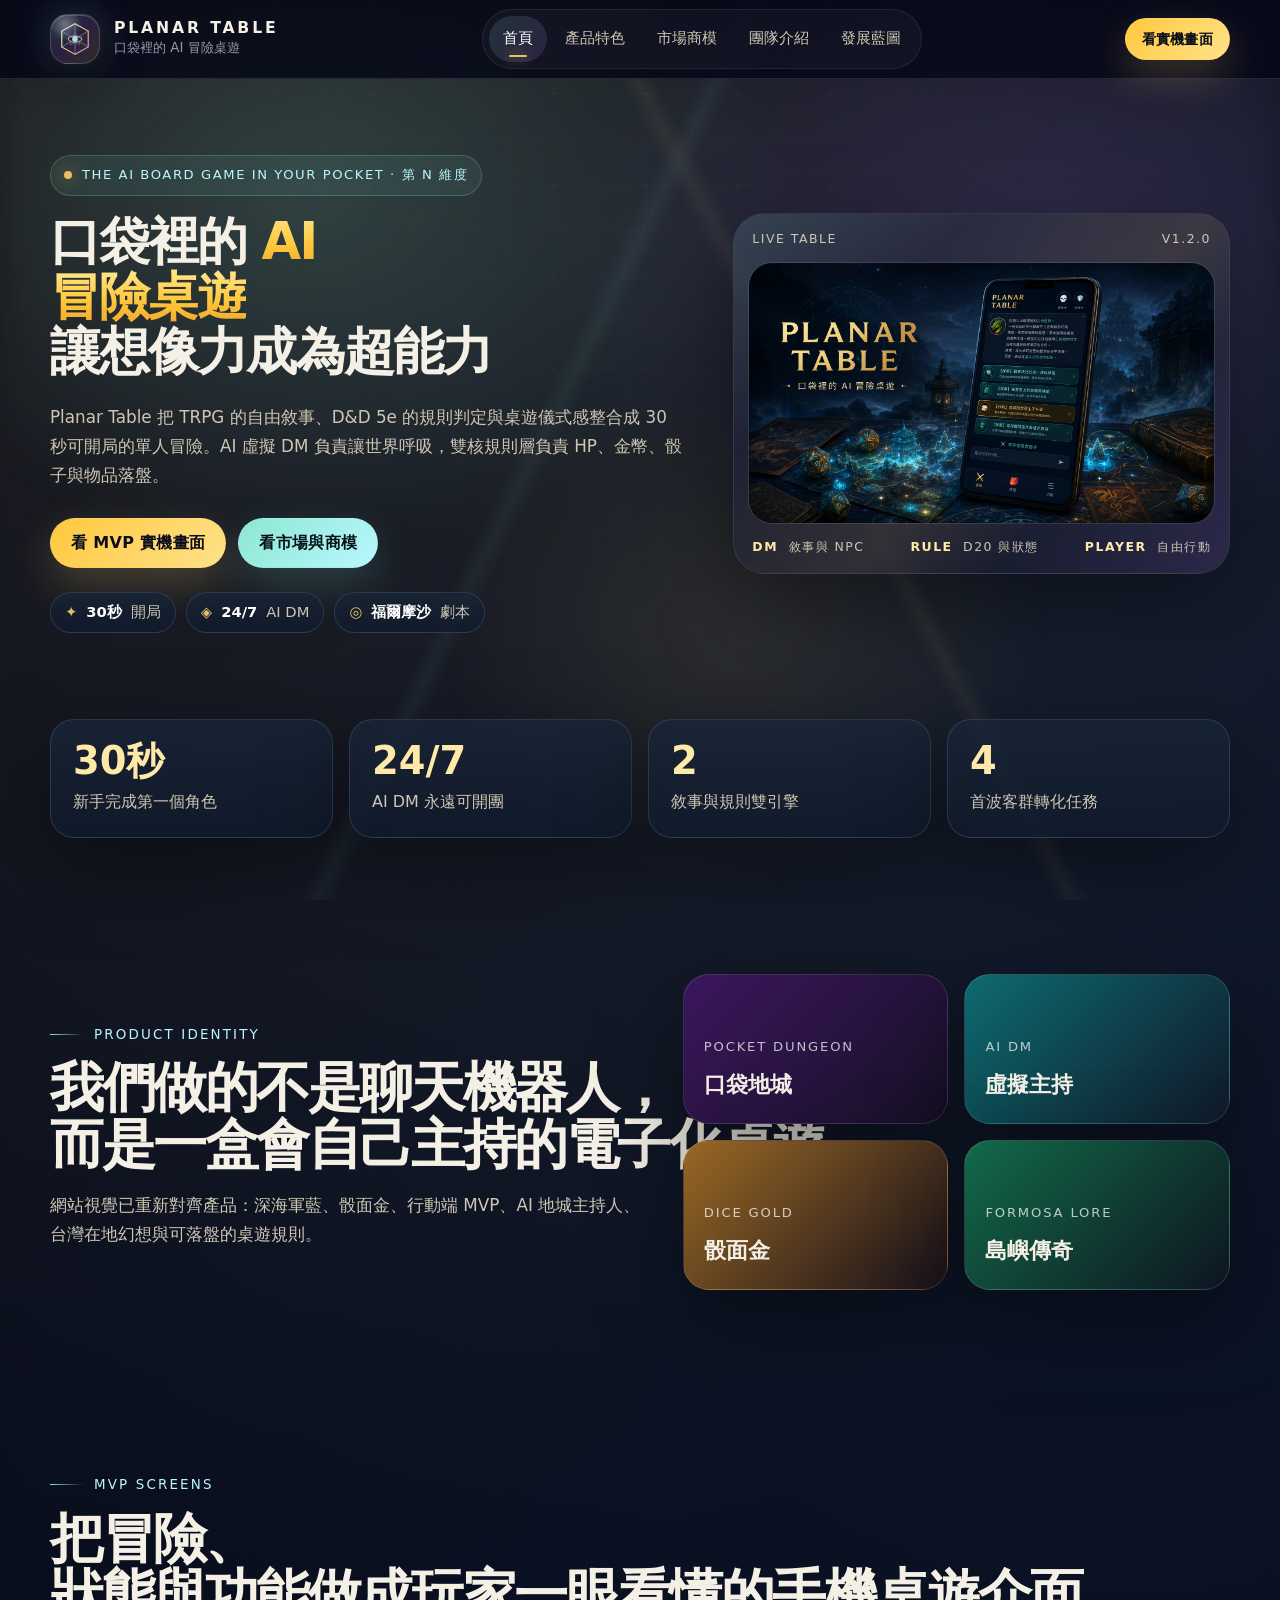
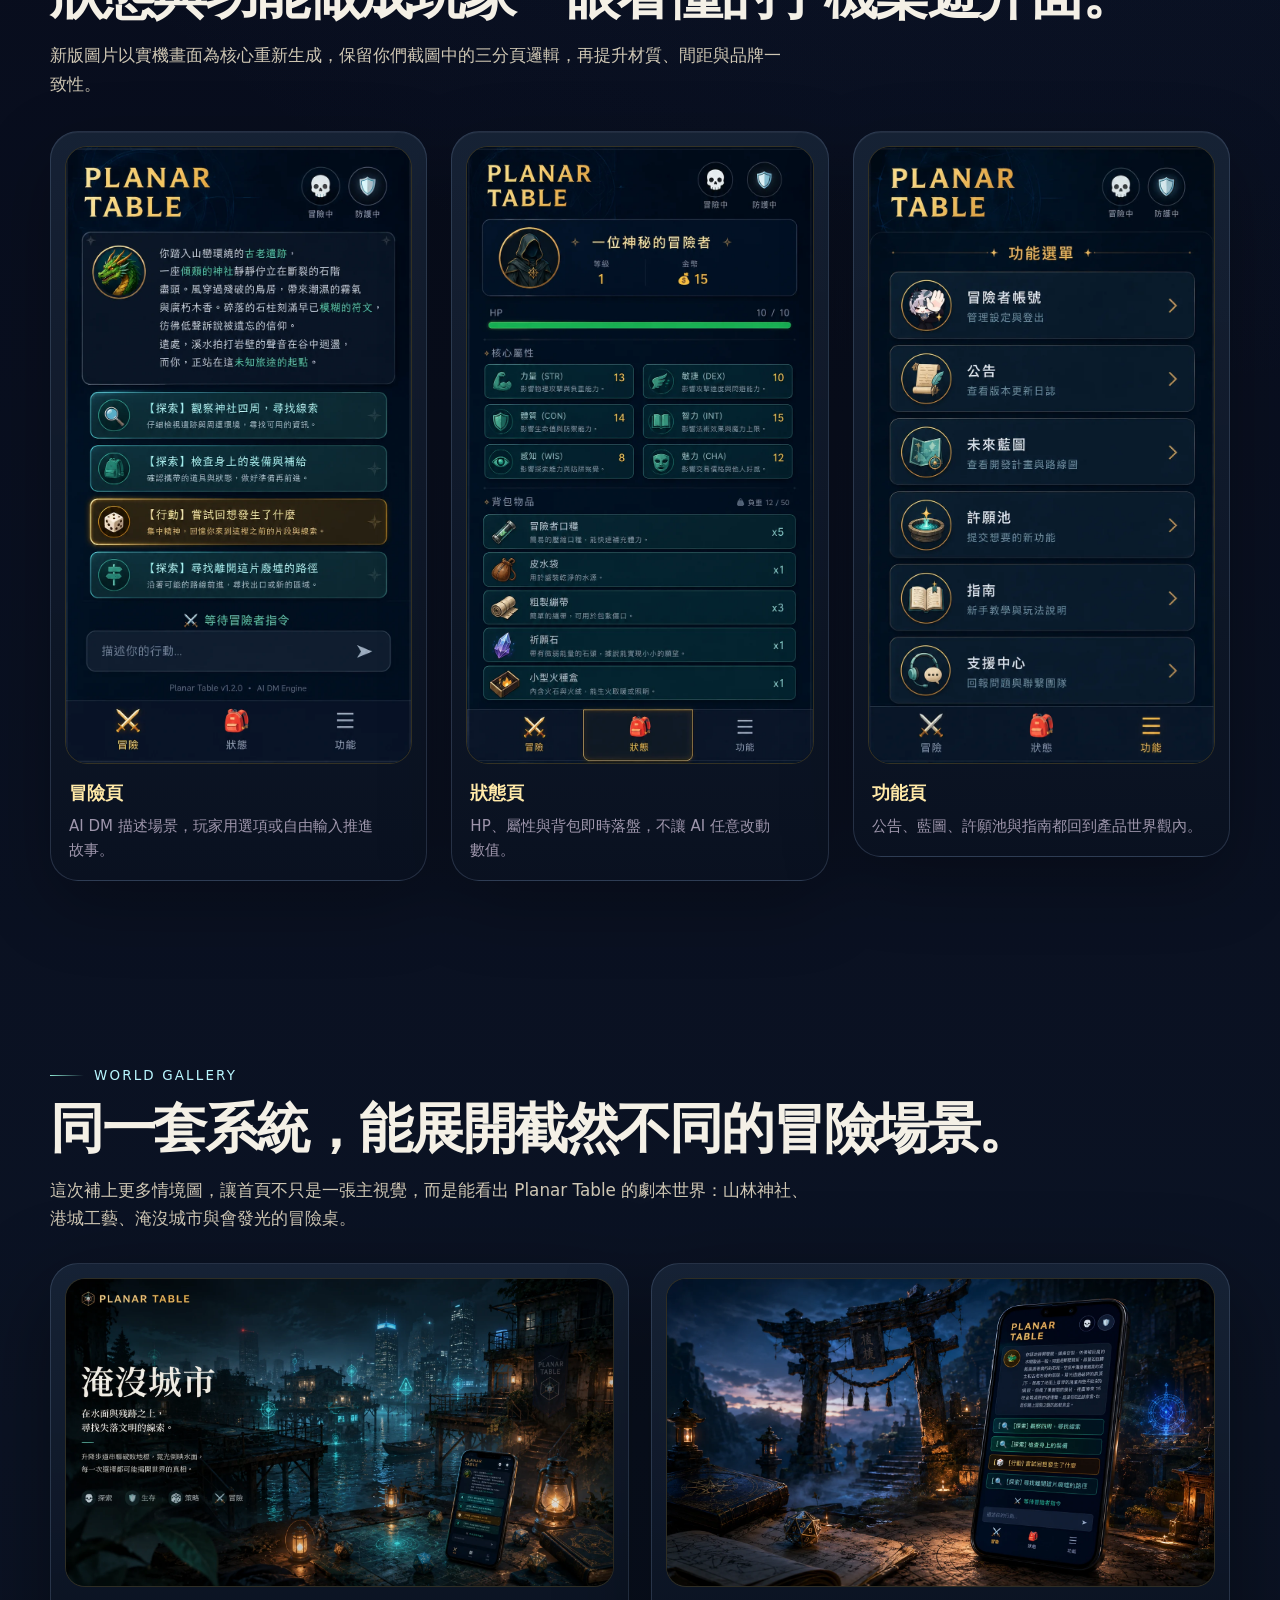
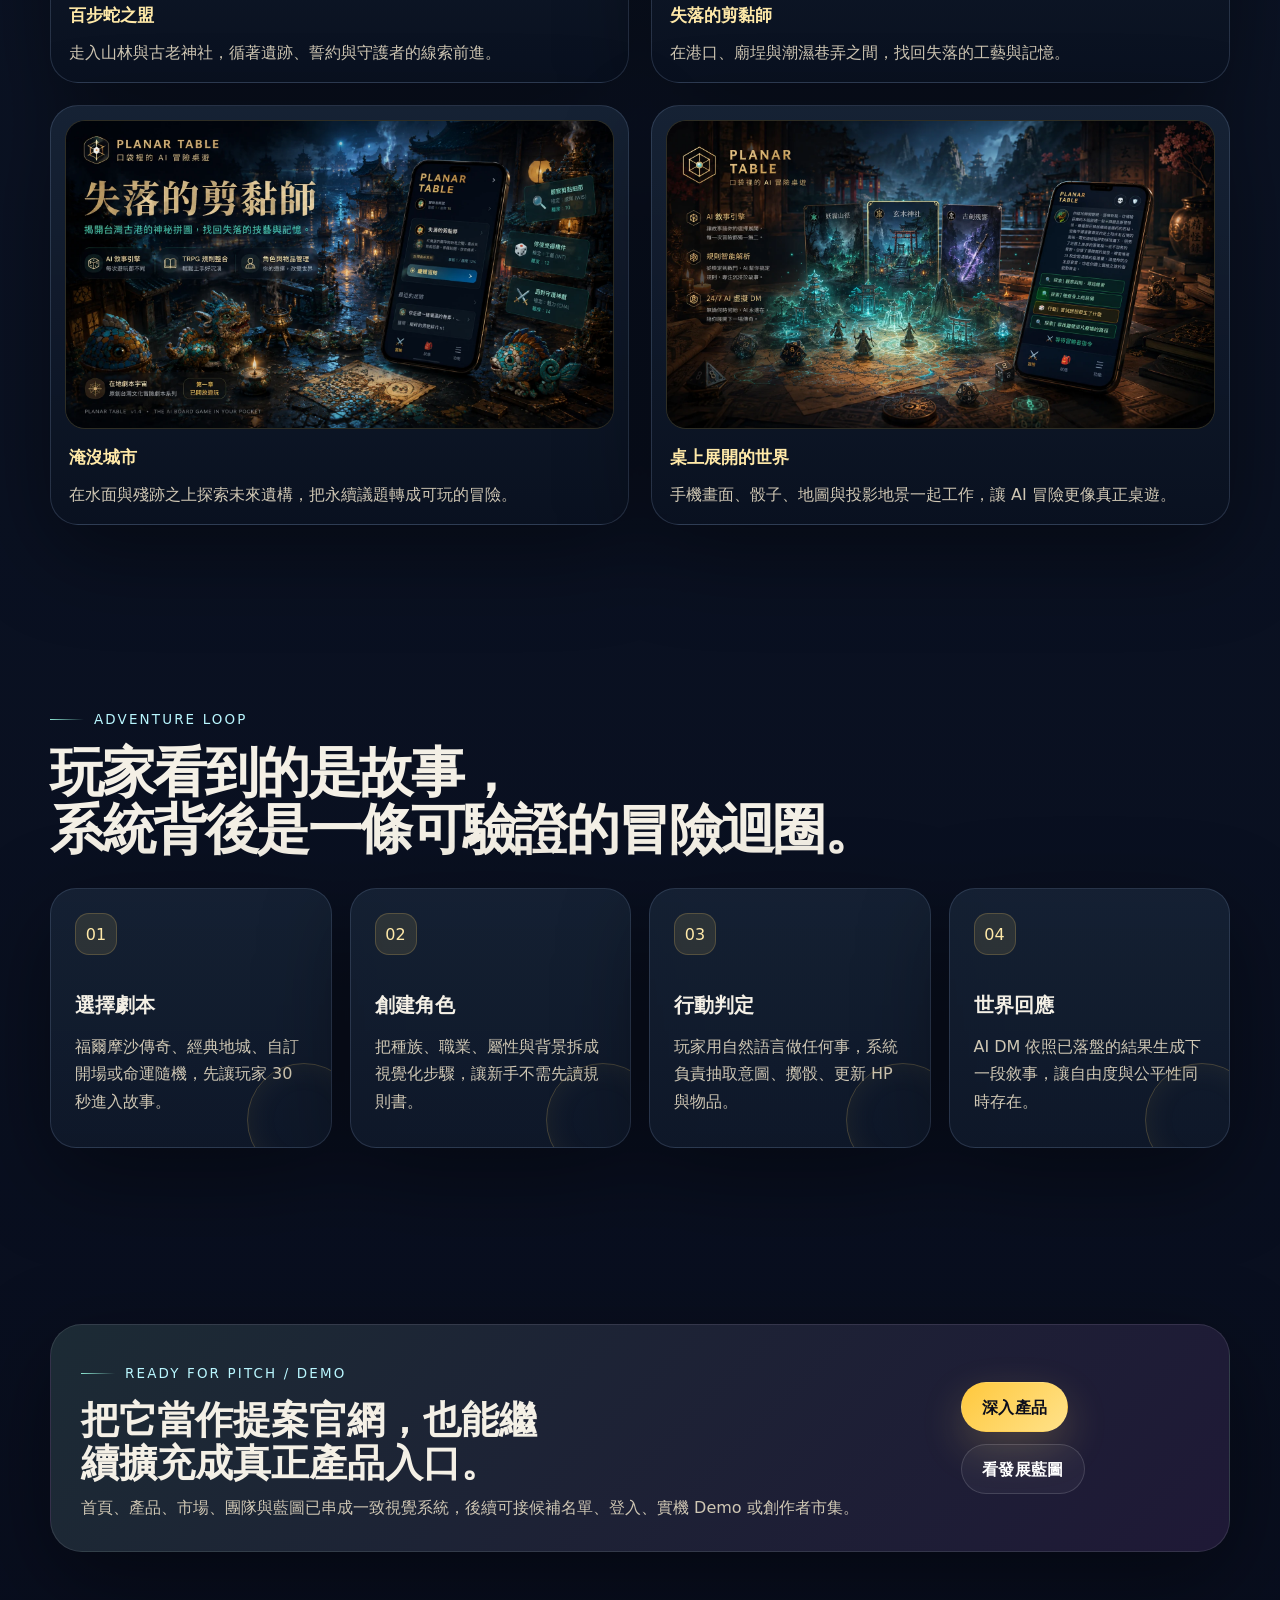
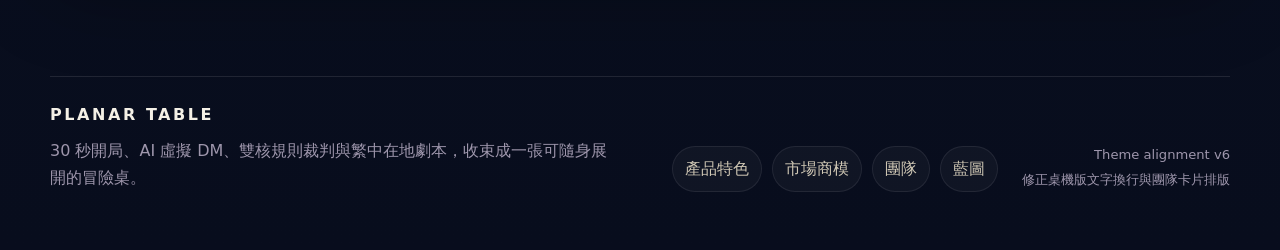
==== commit c66a3103: "update" ====
--- a/index.html
+++ b/index.html
@@ -52,16 +52,20 @@
   <div class="container hero-grid hero-grid-wide">
     <div class="hero-copy reveal">
       <div class="kicker"><span class="kicker-dot"></span>The AI Board Game in Your Pocket · 第 N 維度</div>
-      <h1>口袋裡的 <span class="text-gradient">AI 冒險桌遊</span>，讓想像力成為超能力。</h1>
+      <h1 class="hero-title">
+        <span class="hero-title-line">口袋裡的 <span class="text-gradient">AI</span></span>
+        <span class="hero-title-line text-gradient">冒險桌遊</span>
+        <span class="hero-title-line">讓想像力成為超能力</span>
+      </h1>
       <p>Planar Table 把 TRPG 的自由敘事、D&amp;D 5e 的規則判定與桌遊儀式感整合成 30 秒可開局的單人冒險。AI 虛擬 DM 負責讓世界呼吸，雙核規則層負責 HP、金幣、骰子與物品落盤。</p>
       <div class="hero-actions">
         <a class="btn btn-primary" href="product.html#demo">看 MVP 實機畫面</a>
         <a class="btn btn-secondary" href="market.html">看市場與商模</a>
       </div>
       <div class="badge-row feature-badges" aria-label="核心特色">
-        <span class="badge"><i>✦</i><strong>30 秒</strong>無痛開局</span>
-        <span class="badge"><i>◈</i><strong>24/7</strong>AI 虛擬 DM</span>
-        <span class="badge"><i>◎</i><strong>福爾摩沙</strong>在地劇本宇宙</span>
+        <span class="badge"><i>✦</i><strong>30秒</strong>開局</span>
+        <span class="badge"><i>◈</i><strong>24/7</strong>AI DM</span>
+        <span class="badge"><i>◎</i><strong>福爾摩沙</strong>劇本</span>
       </div>
     </div>
     <aside class="hero-board hero-board-image reveal" aria-label="Planar Table 遊戲網站主視覺">
@@ -168,8 +172,8 @@
       <a href="roadmap.html">藍圖</a>
     </div>
     <div class="footer-note">
-      <span>Theme alignment v5</span>
-      <span>新增多場景圖片並加強桌機版排版</span>
+      <span>Theme alignment v6</span>
+      <span>修正桌機版文字換行與團隊卡片排版</span>
     </div>
   </div>
 </footer>
--- a/assets/css/pages.css
+++ b/assets/css/pages.css
@@ -453,3 +453,580 @@
     border-radius: 16px;
   }
 }
+
+/* v6: fix headline wrapping, desktop badge layout, and team-card readability */
+.hero-copy h1.hero-title {
+  font-size: clamp(2.65rem, 4.7vw, 4.55rem);
+  line-height: 1.06;
+  letter-spacing: -0.055em;
+  max-width: 11.5em;
+  word-break: keep-all;
+  overflow-wrap: normal;
+  text-wrap: balance;
+}
+.hero-title .headline-line {
+  display: block;
+}
+.hero-grid-wide {
+  grid-template-columns: minmax(0, 1.08fr) minmax(430px, .92fr);
+  gap: clamp(28px, 4vw, 54px);
+}
+.feature-badges {
+  display: flex;
+  flex-wrap: wrap;
+  align-items: stretch;
+}
+.feature-badges .badge {
+  white-space: nowrap;
+  min-width: max-content;
+  line-height: 1.2;
+}
+@media (min-width: 1024px) {
+  .feature-badges {
+    display: grid;
+    grid-template-columns: repeat(3, max-content);
+    justify-content: start;
+    gap: 12px;
+  }
+  .feature-badges .badge {
+    width: auto;
+    min-width: 0;
+    padding-inline: 15px;
+  }
+}
+@media (min-width: 1320px) {
+  .hero-copy h1.hero-title {
+    font-size: clamp(3rem, 4.45vw, 4.75rem);
+  }
+  .hero-grid-wide {
+    grid-template-columns: minmax(0, 1.02fr) minmax(520px, .98fr);
+  }
+}
+@media (max-width: 1180px) {
+  .hero-grid-wide {
+    grid-template-columns: 1fr;
+  }
+  .hero-copy h1.hero-title {
+    max-width: 12.5em;
+  }
+}
+@media (max-width: 620px) {
+  .hero-copy h1.hero-title {
+    font-size: clamp(2.2rem, 12vw, 3.35rem);
+    line-height: 1.08;
+    max-width: 100%;
+  }
+  .feature-badges .badge {
+    min-width: 0;
+    white-space: normal;
+  }
+}
+.party-grid {
+  grid-template-columns: repeat(2, minmax(0, 1fr));
+  gap: 22px;
+}
+.team-card {
+  display: flex;
+  flex-direction: column;
+  min-height: 0;
+  padding: 28px;
+  overflow-wrap: break-word;
+}
+.team-card h3 {
+  font-size: 1.35rem;
+  margin-bottom: 12px;
+}
+.team-card p {
+  line-height: 1.75;
+}
+.team-card ul {
+  margin: 16px 0 0;
+  padding-left: 1.15rem;
+}
+.team-card li {
+  padding-left: .2rem;
+  line-height: 1.7;
+}
+.team-card .tag {
+  width: fit-content;
+  max-width: 100%;
+  margin-top: auto;
+  white-space: normal;
+  line-height: 1.35;
+}
+.role {
+  line-height: 1.35;
+  word-break: normal;
+}
+@media (max-width: 860px) {
+  .party-grid {
+    grid-template-columns: 1fr;
+  }
+  .team-card {
+    padding: 24px;
+  }
+}
+
+/* v6: typography and desktop card layout corrections */
+.hero-grid-wide {
+  gap: 32px;
+}
+@media (min-width: 1181px) {
+  .hero-grid-wide {
+    grid-template-columns: minmax(540px, 1fr) minmax(500px, .95fr);
+  }
+}
+.hero-title {
+  font-size: clamp(3rem, 4.2vw, 4rem) !important;
+  line-height: 1.04 !important;
+  letter-spacing: -.045em !important;
+  text-wrap: unset !important;
+}
+.hero-title-line {
+  display: block;
+}
+@media (min-width: 861px) {
+  .hero-title-line {
+    white-space: nowrap;
+  }
+  .hero-copy h1,
+  .section-title {
+    word-break: keep-all;
+    overflow-wrap: normal;
+  }
+}
+.feature-badges {
+  align-items: center;
+}
+@media (min-width: 861px) {
+  .feature-badges {
+    display: flex;
+    flex-wrap: nowrap;
+    gap: 10px;
+  }
+  .feature-badges .badge {
+    flex: 0 1 auto;
+    width: auto;
+    min-width: 0;
+    white-space: nowrap;
+    flex-wrap: nowrap;
+    padding: 10px 13px;
+    font-size: .93rem;
+    line-height: 1.2;
+  }
+}
+@media (min-width: 1280px) {
+  .feature-badges {
+    display: flex;
+    flex-wrap: nowrap;
+    max-width: none;
+  }
+  .feature-badges .badge {
+    width: auto;
+  }
+}
+.party-grid {
+  grid-template-columns: repeat(auto-fit, minmax(min(100%, 300px), 1fr));
+  align-items: stretch;
+}
+.team-card {
+  display: flex;
+  flex-direction: column;
+  min-height: auto;
+  gap: 0;
+}
+.team-card p {
+  margin-bottom: 0;
+}
+.team-card ul {
+  margin: 16px 0 18px;
+  padding-left: 1.1rem;
+}
+.team-card li {
+  margin: 0 0 8px;
+  overflow-wrap: break-word;
+}
+.team-card .tag {
+  margin-top: auto;
+  align-self: flex-start;
+  max-width: 100%;
+  white-space: normal;
+  line-height: 1.35;
+}
+.team-card .role {
+  line-height: 1.35;
+  word-break: keep-all;
+  overflow-wrap: normal;
+}
+@media (max-width: 1180px) and (min-width: 721px) {
+  .party-grid {
+    grid-template-columns: repeat(2, minmax(0, 1fr));
+  }
+}
+@media (max-width: 720px) {
+  .party-grid {
+    grid-template-columns: 1fr;
+  }
+}
+@media (max-width: 620px) {
+  .hero-title {
+    font-size: clamp(2.45rem, 12vw, 3.35rem) !important;
+    line-height: 1.08 !important;
+    letter-spacing: -.035em !important;
+  }
+  .hero-title-line {
+    white-space: normal;
+  }
+  .feature-badges {
+    display: grid;
+    grid-template-columns: 1fr;
+  }
+  .feature-badges .badge {
+    white-space: normal;
+    line-height: 1.35;
+  }
+}
+
+/* v6: fix desktop headline wrapping, badge layout, and team card readability */
+.hero-copy h1.hero-title {
+  font-size: clamp(3rem, 4.35vw, 5.05rem);
+  line-height: 1.06;
+  letter-spacing: -0.045em;
+  margin-bottom: 24px;
+  max-width: 12.5ch;
+  text-wrap: auto;
+  word-break: keep-all;
+  overflow-wrap: normal;
+}
+.hero-title .headline-line {
+  display: block;
+  white-space: nowrap;
+}
+@media (min-width: 1181px) {
+  .hero-grid-wide {
+    grid-template-columns: minmax(0, 1.02fr) minmax(390px, .98fr);
+    gap: 40px;
+  }
+}
+.feature-badges {
+  display: flex !important;
+  flex-wrap: wrap;
+  align-items: center;
+  gap: 12px;
+}
+.feature-badges .badge {
+  min-width: 0;
+  width: auto !important;
+  flex: 0 0 auto;
+  justify-content: flex-start;
+  white-space: nowrap;
+  flex-wrap: nowrap !important;
+  line-height: 1.25;
+}
+@media (min-width: 900px) {
+  .feature-badges {
+    flex-wrap: nowrap;
+  }
+  .feature-badges .badge {
+    padding-inline: 16px;
+    font-size: .94rem;
+  }
+}
+body[data-page="team"] {
+  --maxw: 1280px;
+}
+body[data-page="team"] .party-grid {
+  grid-template-columns: repeat(2, minmax(0, 1fr));
+  gap: 22px;
+  align-items: stretch;
+}
+body[data-page="team"] .team-card {
+  min-height: 0;
+  padding: 28px;
+  display: flex;
+  flex-direction: column;
+}
+body[data-page="team"] .team-card p {
+  line-height: 1.75;
+  margin-bottom: 10px;
+}
+body[data-page="team"] .team-card ul {
+  margin: 12px 0 18px;
+  padding-left: 1.25em;
+}
+body[data-page="team"] .team-card li {
+  margin: 7px 0;
+  line-height: 1.65;
+}
+body[data-page="team"] .team-card .tag {
+  margin-top: auto;
+  align-self: flex-start;
+  max-width: 100%;
+  white-space: normal;
+  line-height: 1.35;
+}
+body[data-page="team"] .role {
+  line-height: 1.3;
+  overflow-wrap: anywhere;
+}
+@media (min-width: 1320px) {
+  body[data-page="team"] .party-grid {
+    grid-template-columns: repeat(4, minmax(0, 1fr));
+  }
+  body[data-page="team"] .team-card {
+    padding: 26px;
+  }
+}
+@media (max-width: 760px) {
+  .hero-copy h1.hero-title {
+    font-size: clamp(2.45rem, 11vw, 4.2rem);
+    max-width: 100%;
+  }
+  .hero-title .headline-line {
+    white-space: normal;
+  }
+  .feature-badges,
+  .feature-badges .badge {
+    width: 100% !important;
+  }
+  body[data-page="team"] .party-grid {
+    grid-template-columns: 1fr;
+  }
+}
+
+/* v6: typography and overflow repair pass */
+.hero-copy h1.hero-title {
+  max-width: 8.6em;
+  font-size: clamp(3rem, 4.7vw, 5rem);
+  line-height: 1.03;
+  letter-spacing: -.045em;
+  text-wrap: balance;
+}
+.hero-title-line {
+  display: block;
+}
+.hero-title-line.text-gradient {
+  width: max-content;
+  max-width: 100%;
+}
+.feature-badges {
+  display: flex;
+  flex-wrap: wrap;
+  align-items: stretch;
+  gap: 10px;
+}
+.feature-badges .badge {
+  width: auto;
+  min-width: 0;
+  flex: 0 1 auto;
+  white-space: nowrap;
+  flex-wrap: nowrap;
+  padding-inline: 13px;
+  font-size: .94rem;
+}
+.feature-badges .badge span,
+.feature-badges .badge strong,
+.feature-badges .badge i {
+  white-space: nowrap;
+}
+@media (min-width: 1100px) {
+  .hero-grid-wide {
+    grid-template-columns: minmax(0, .98fr) minmax(460px, .92fr);
+    gap: 34px;
+  }
+  .hero-copy p {
+    max-width: 66ch;
+  }
+}
+@media (min-width: 1280px) {
+  .feature-badges {
+    display: flex;
+    flex-wrap: nowrap;
+  }
+  .feature-badges .badge {
+    flex: 0 0 auto;
+  }
+}
+@media (max-width: 1180px) {
+  .hero-copy h1.hero-title {
+    max-width: 10em;
+    font-size: clamp(2.9rem, 7vw, 4.6rem);
+  }
+}
+@media (max-width: 620px) {
+  .hero-copy h1.hero-title {
+    max-width: 100%;
+    font-size: clamp(2.55rem, 12vw, 3.8rem);
+    line-height: 1.06;
+  }
+  .feature-badges {
+    display: grid;
+    grid-template-columns: 1fr;
+  }
+  .feature-badges .badge {
+    width: 100%;
+    white-space: normal;
+  }
+}
+
+/* Team card readability: avoid cramped four-column cards on normal desktop widths. */
+.party-grid {
+  grid-template-columns: repeat(2, minmax(0, 1fr));
+  align-items: stretch;
+}
+.team-card {
+  display: flex;
+  flex-direction: column;
+  min-height: auto;
+  overflow-wrap: anywhere;
+}
+.team-card h3 {
+  margin-bottom: 12px;
+}
+.team-card p {
+  margin-bottom: 12px;
+  text-wrap: pretty;
+}
+.team-card ul {
+  margin: 10px 0 16px;
+  padding-left: 1.15em;
+}
+.team-card li {
+  margin: .34em 0;
+  line-height: 1.62;
+}
+.team-card .tag {
+  margin-top: auto;
+  width: fit-content;
+  max-width: 100%;
+  white-space: normal;
+}
+@media (min-width: 1380px) {
+  .party-grid {
+    grid-template-columns: repeat(4, minmax(0, 1fr));
+  }
+}
+@media (max-width: 760px) {
+  .party-grid {
+    grid-template-columns: 1fr;
+  }
+}
+
+/* General readable-width safeguards */
+.hero-copy,
+.section-heading,
+.page-lead,
+.section-desc,
+.panel,
+.team-card,
+.loop-card,
+.quest-card,
+.pain-card,
+.scenario-card,
+.scene-tile figcaption {
+  min-width: 0;
+}
+.caption,
+.panel p,
+.panel li,
+.team-card p,
+.team-card li,
+.loop-card p,
+.quest-card p,
+.scenario-card p,
+.scene-tile span {
+  word-break: normal;
+  overflow-wrap: break-word;
+}
+
+/* v6 final hotfix: stable desktop composition and no orphan headline words */
+.hero-copy h1.hero-title {
+  max-width: 12em !important;
+  font-size: clamp(2.75rem, 4vw, 4.35rem) !important;
+  line-height: 1.08 !important;
+  letter-spacing: -.04em !important;
+  text-wrap: balance !important;
+  word-break: keep-all !important;
+  overflow-wrap: normal !important;
+}
+.hero-title-line {
+  display: block !important;
+}
+@media (min-width: 1181px) {
+  .hero-grid-wide {
+    grid-template-columns: minmax(0, 1.12fr) minmax(420px, .88fr) !important;
+    gap: clamp(30px, 4vw, 52px) !important;
+  }
+  .hero-title-line {
+    white-space: nowrap !important;
+  }
+  .hero-copy p {
+    max-width: 68ch !important;
+  }
+}
+@media (max-width: 1180px) {
+  .hero-grid-wide {
+    grid-template-columns: 1fr !important;
+  }
+  .hero-title-line {
+    white-space: normal !important;
+  }
+}
+@media (max-width: 620px) {
+  .hero-copy h1.hero-title {
+    max-width: 100% !important;
+    font-size: clamp(2.35rem, 10.5vw, 3.45rem) !important;
+    line-height: 1.1 !important;
+  }
+}
+.feature-badges {
+  display: flex !important;
+  flex-wrap: wrap !important;
+  gap: 10px !important;
+  align-items: center !important;
+}
+.feature-badges .badge {
+  width: auto !important;
+  min-width: 0 !important;
+  flex: 0 0 auto !important;
+  white-space: nowrap !important;
+  flex-wrap: nowrap !important;
+  padding: 10px 14px !important;
+  font-size: .92rem !important;
+}
+@media (max-width: 620px) {
+  .feature-badges {
+    display: grid !important;
+    grid-template-columns: 1fr !important;
+  }
+  .feature-badges .badge {
+    width: 100% !important;
+    white-space: normal !important;
+  }
+}
+body[data-page="team"] {
+  --maxw: 1180px;
+}
+body[data-page="team"] .party-grid {
+  grid-template-columns: repeat(2, minmax(0, 1fr)) !important;
+  gap: 24px !important;
+}
+body[data-page="team"] .team-card {
+  padding: 30px !important;
+  min-height: 0 !important;
+  overflow: visible !important;
+}
+body[data-page="team"] .team-card p,
+body[data-page="team"] .team-card li {
+  word-break: normal !important;
+  overflow-wrap: break-word !important;
+}
+body[data-page="team"] .team-card .tag {
+  margin-top: auto !important;
+  align-self: flex-start !important;
+}
+@media (max-width: 760px) {
+  body[data-page="team"] .party-grid {
+    grid-template-columns: 1fr !important;
+  }
+}
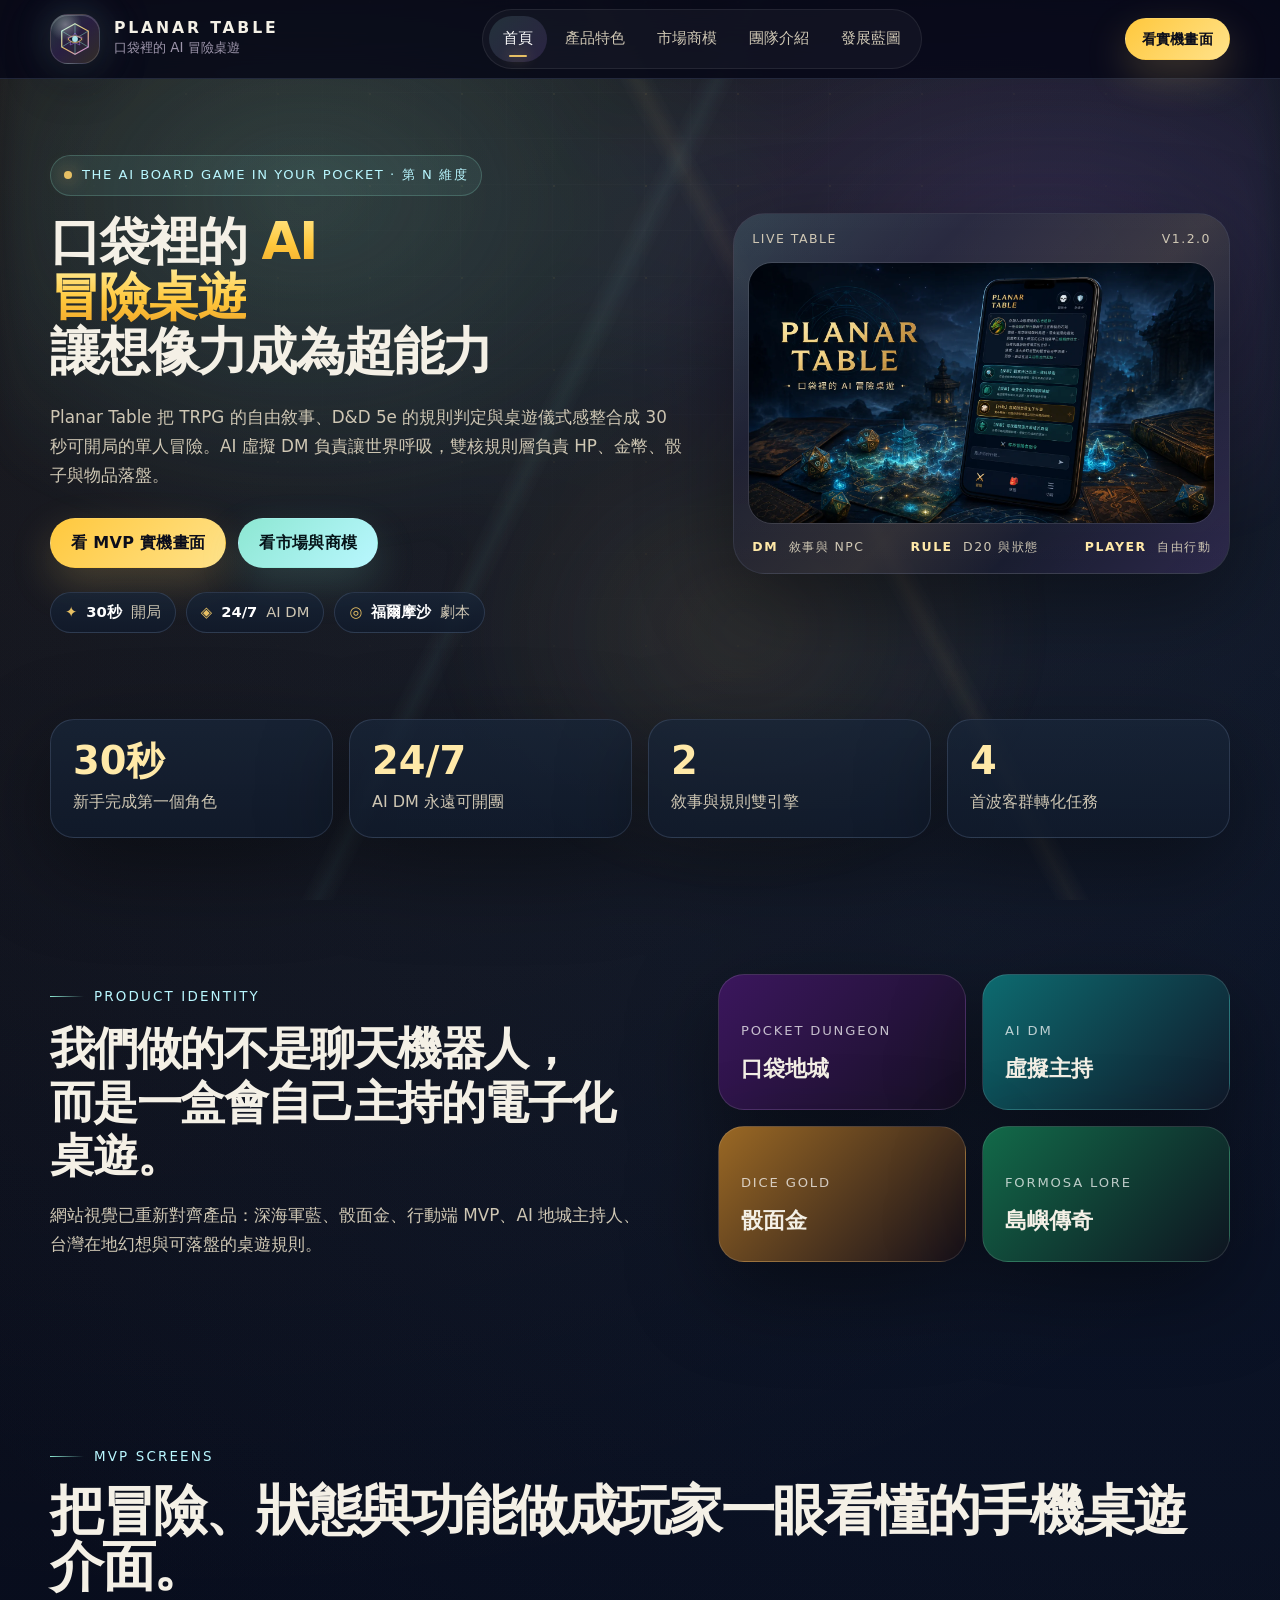
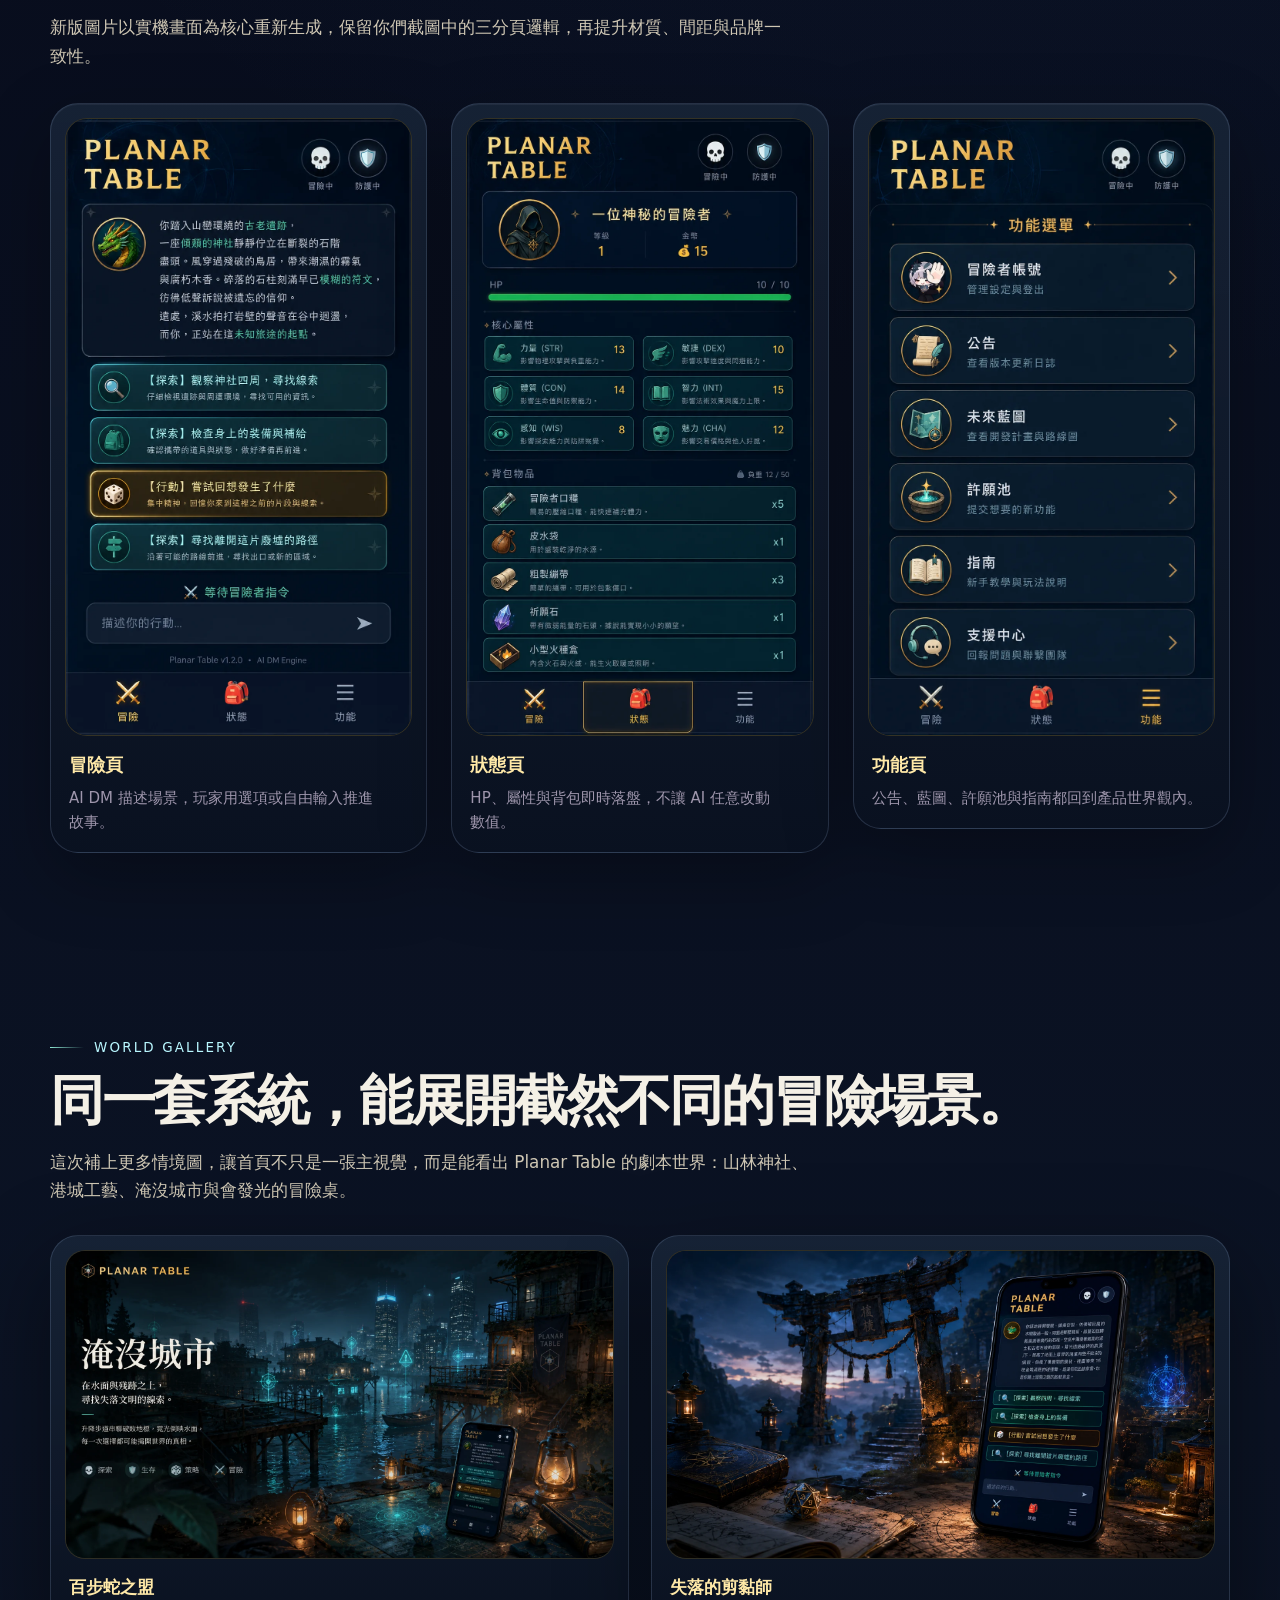
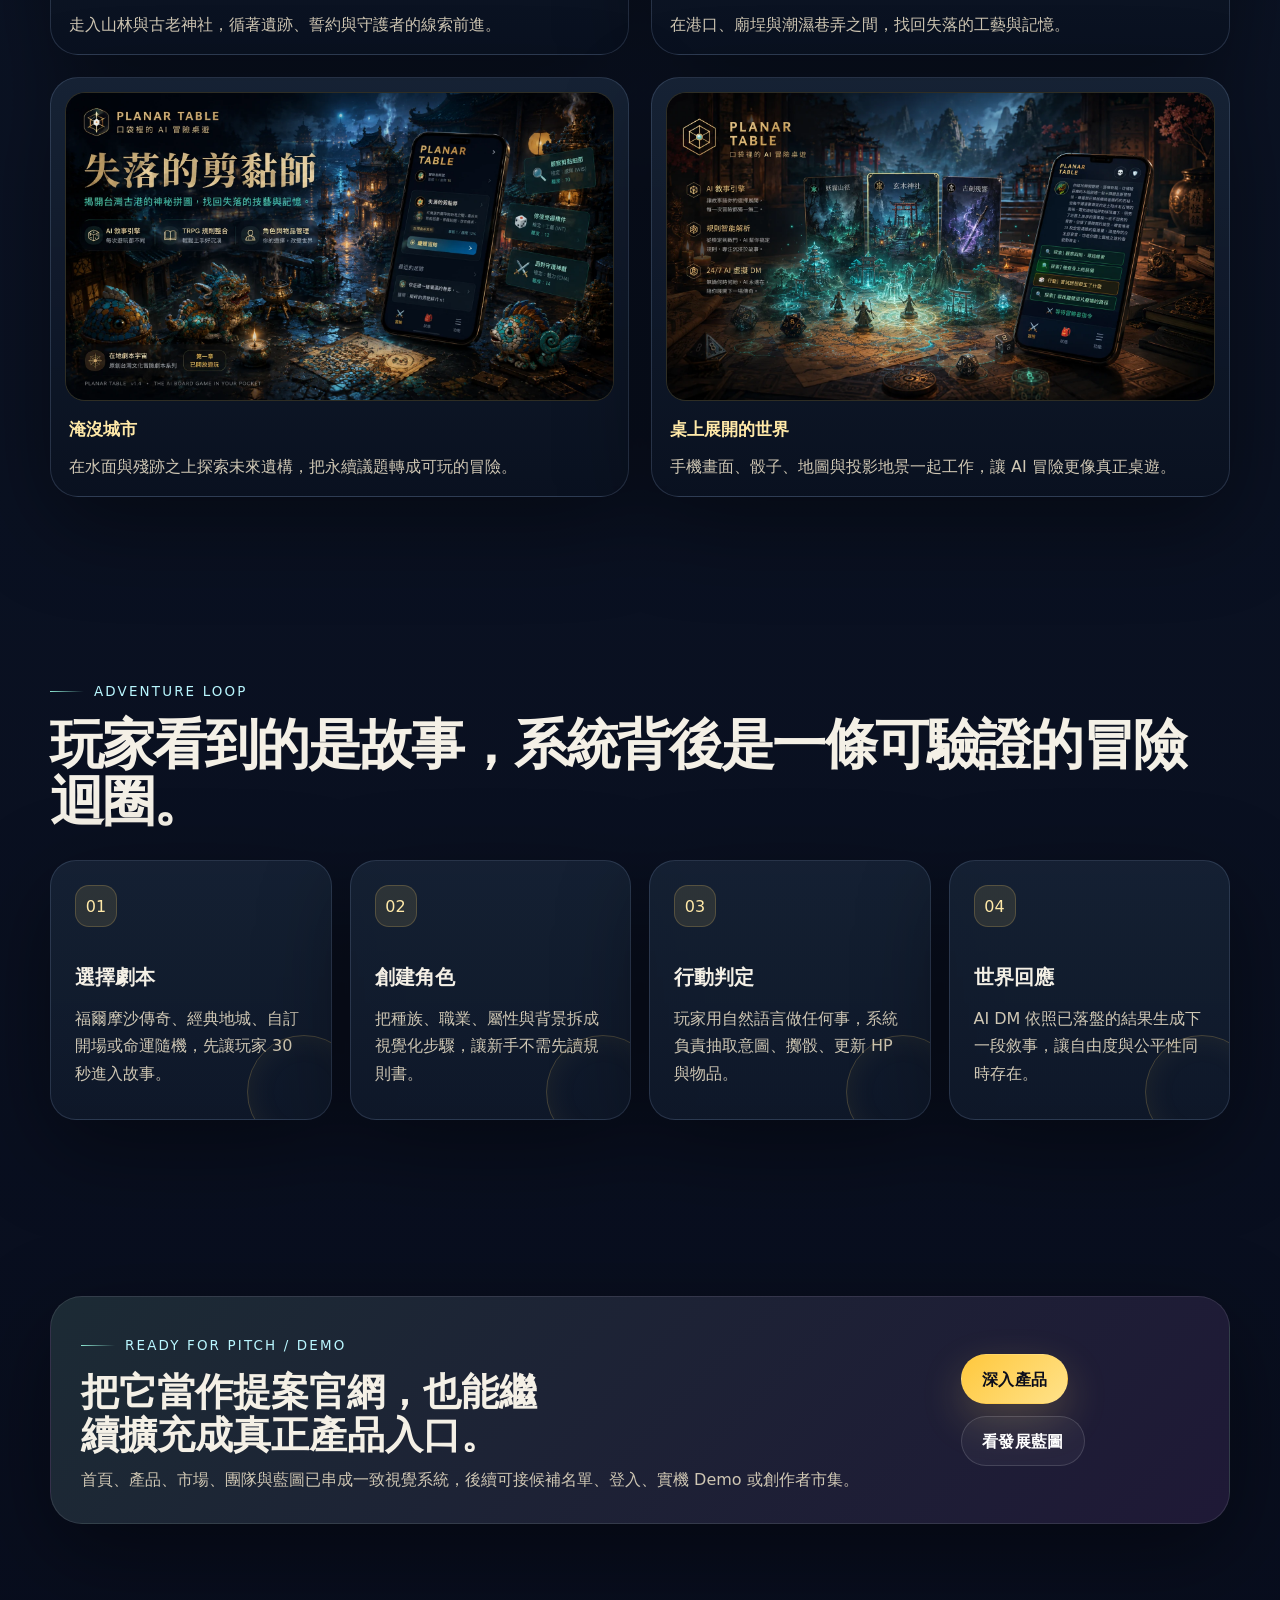
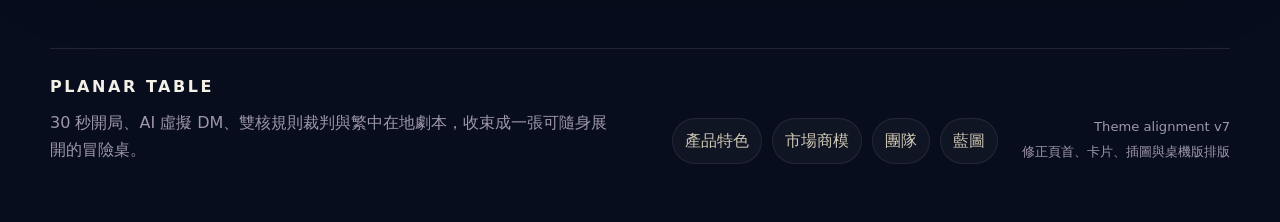
==== commit 78d7726f: "update" ====
--- a/index.html
+++ b/index.html
@@ -93,7 +93,7 @@
   <div class="container split-layout">
     <div class="section-heading reveal">
       <div class="eyebrow">Product Identity</div>
-      <h2 class="section-title">我們做的不是聊天機器人，而是一盒會自己主持的電子化桌遊。</h2>
+      <h2 class="section-title split-title">我們做的不是聊天機器人，<br>而是一盒會自己主持的電子化桌遊。</h2>
       <p class="section-desc">網站視覺已重新對齊產品：深海軍藍、骰面金、行動端 MVP、AI 地城主持人、台灣在地幻想與可落盤的桌遊規則。</p>
     </div>
     <div class="custom-tokens reveal">
@@ -172,8 +172,8 @@
       <a href="roadmap.html">藍圖</a>
     </div>
     <div class="footer-note">
-      <span>Theme alignment v6</span>
-      <span>修正桌機版文字換行與團隊卡片排版</span>
+      <span>Theme alignment v7</span>
+      <span>修正頁首、卡片、插圖與桌機版排版</span>
     </div>
   </div>
 </footer>
--- a/assets/css/pages.css
+++ b/assets/css/pages.css
@@ -1030,3 +1030,284 @@
     grid-template-columns: 1fr !important;
   }
 }
+
+/* v7 professional layout fix: prevent desktop overlap and squeezed artwork */
+html, body { max-width: 100%; overflow-x: hidden; }
+.container, .section, .page-hero-grid, .split-layout, .party-grid, .quest-map, .two-up, .custom-tokens {
+  min-width: 0 !important;
+}
+
+/* Page hero should read like a professional landing page, not a squeezed two-column poster. */
+.page-hero {
+  padding: clamp(52px, 7vw, 88px) 0 clamp(34px, 4vw, 56px) !important;
+}
+.page-hero-grid {
+  display: grid !important;
+  grid-template-columns: minmax(0, 1fr) minmax(300px, 380px) !important;
+  gap: clamp(28px, 4vw, 56px) !important;
+  align-items: center !important;
+}
+.page-hero .reveal,
+.page-hero .section-heading {
+  min-width: 0 !important;
+}
+.page-hero .section-title,
+.page-hero-title {
+  max-width: 15.5em !important;
+  font-size: clamp(2.45rem, 4.6vw, 3.9rem) !important;
+  line-height: 1.16 !important;
+  letter-spacing: -.035em !important;
+  word-break: normal !important;
+  overflow-wrap: break-word !important;
+  white-space: normal !important;
+  text-wrap: balance !important;
+}
+.page-hero-title span {
+  display: block !important;
+}
+.page-hero .page-lead {
+  max-width: 64ch !important;
+  line-height: 1.85 !important;
+}
+.page-hero-visual,
+.page-hero .image-card {
+  width: 100% !important;
+  max-width: 380px !important;
+  justify-self: end !important;
+  align-self: center !important;
+  overflow: hidden !important;
+}
+.page-hero-visual img,
+.page-hero .image-card > img {
+  display: block !important;
+  width: 100% !important;
+  height: auto !important;
+  aspect-ratio: 4 / 3 !important;
+  object-fit: contain !important;
+  object-position: center !important;
+  padding: 12px !important;
+  background: linear-gradient(180deg, rgba(10,17,32,.68), rgba(7,13,28,.92)) !important;
+}
+.page-hero .showcase-image,
+.page-hero-product .page-hero-visual {
+  max-width: 560px !important;
+}
+.page-hero .showcase-image img,
+.page-hero-product .page-hero-visual img {
+  aspect-ratio: 16 / 9 !important;
+  object-fit: cover !important;
+  padding: 0 !important;
+}
+.page-hero .caption {
+  writing-mode: horizontal-tb !important;
+  max-width: none !important;
+  white-space: normal !important;
+  word-break: normal !important;
+  overflow-wrap: break-word !important;
+  line-height: 1.65 !important;
+}
+
+/* Product Identity section: keep headline and token cards separated. */
+.split-layout {
+  grid-template-columns: minmax(0, .92fr) minmax(340px, .78fr) !important;
+  gap: clamp(34px, 5vw, 64px) !important;
+  align-items: center !important;
+}
+.split-layout .section-heading {
+  max-width: 660px !important;
+  min-width: 0 !important;
+}
+.split-layout .section-title,
+.split-title {
+  max-width: 13em !important;
+  font-size: clamp(2.15rem, 3.55vw, 3.45rem) !important;
+  line-height: 1.18 !important;
+  letter-spacing: -.035em !important;
+  word-break: normal !important;
+  overflow-wrap: break-word !important;
+  text-wrap: balance !important;
+}
+.split-title br { display: block !important; }
+.custom-tokens {
+  width: 100% !important;
+  max-width: 560px !important;
+  justify-self: end !important;
+}
+.token-card {
+  min-height: 136px !important;
+  padding: 22px !important;
+}
+.token-card span,
+.token-card strong {
+  word-break: normal !important;
+  overflow-wrap: break-word !important;
+  white-space: normal !important;
+}
+
+/* Team page: readable cards, tighter vertical rhythm, no crushed hero graphic. */
+body[data-page="team"] .page-hero-grid,
+body[data-page="roadmap"] .page-hero-grid {
+  grid-template-columns: minmax(0, 1fr) minmax(280px, 360px) !important;
+}
+body[data-page="team"] .page-hero .section-title,
+body[data-page="roadmap"] .page-hero .section-title {
+  max-width: 16em !important;
+  font-size: clamp(2.35rem, 4.4vw, 3.65rem) !important;
+}
+body[data-page="team"] .section:has(.party-grid),
+body[data-page="team"] .section:has(.two-up) {
+  padding-top: 44px !important;
+  padding-bottom: 44px !important;
+}
+body[data-page="team"] .party-grid {
+  grid-template-columns: repeat(2, minmax(0, 1fr)) !important;
+  gap: 22px !important;
+  align-items: stretch !important;
+}
+body[data-page="team"] .team-card {
+  padding: clamp(24px, 2.5vw, 32px) !important;
+  min-height: 0 !important;
+  display: flex !important;
+  flex-direction: column !important;
+  justify-content: flex-start !important;
+  overflow: hidden !important;
+}
+body[data-page="team"] .role,
+body[data-page="team"] .team-card .role {
+  letter-spacing: .11em !important;
+  white-space: normal !important;
+  line-height: 1.35 !important;
+}
+body[data-page="team"] .team-card h3 {
+  font-size: clamp(1.25rem, 1.9vw, 1.55rem) !important;
+  margin-bottom: 12px !important;
+}
+body[data-page="team"] .team-card p,
+body[data-page="team"] .team-card li,
+body[data-page="team"] .panel p,
+body[data-page="team"] .panel li {
+  font-size: .98rem !important;
+  line-height: 1.78 !important;
+  word-break: normal !important;
+  overflow-wrap: break-word !important;
+}
+body[data-page="team"] .team-card ul {
+  margin-top: 14px !important;
+  margin-bottom: 20px !important;
+}
+body[data-page="team"] .team-card .tag {
+  margin-top: auto !important;
+  align-self: flex-start !important;
+  white-space: normal !important;
+}
+body[data-page="team"] .two-up {
+  grid-template-columns: repeat(2, minmax(0, 1fr)) !important;
+  gap: 22px !important;
+}
+body[data-page="team"] .team-note {
+  max-width: 920px !important;
+  margin-inline: auto !important;
+}
+
+/* Roadmap: two-column mission cards are more readable than four cramped cards. */
+body[data-page="roadmap"] .quest-map {
+  grid-template-columns: repeat(2, minmax(0, 1fr)) !important;
+  gap: 22px !important;
+}
+body[data-page="roadmap"] .quest-map::before { display: none !important; }
+body[data-page="roadmap"] .quest-card {
+  min-height: 0 !important;
+  padding: clamp(24px, 2.5vw, 32px) !important;
+}
+body[data-page="roadmap"] .quest-card::before {
+  margin-bottom: 18px !important;
+}
+body[data-page="roadmap"] .phase {
+  white-space: normal !important;
+  line-height: 1.45 !important;
+}
+
+/* Shared text safeguards. */
+.section-title,
+.hero-copy h1,
+.panel h3,
+.team-card h3,
+.quest-card h3,
+.scenario-card h3 {
+  word-break: normal !important;
+  overflow-wrap: break-word !important;
+  white-space: normal;
+}
+.panel,
+.team-card,
+.quest-card,
+.scenario-card,
+.scene-tile,
+.phone-shot,
+.image-card {
+  min-width: 0 !important;
+}
+
+@media (max-width: 1180px) {
+  .split-layout,
+  .page-hero-grid,
+  body[data-page="team"] .page-hero-grid,
+  body[data-page="roadmap"] .page-hero-grid {
+    grid-template-columns: 1fr !important;
+  }
+  .page-hero-visual,
+  .page-hero .image-card,
+  .custom-tokens {
+    justify-self: start !important;
+    max-width: 720px !important;
+  }
+  .split-layout .section-title,
+  .split-title,
+  .page-hero .section-title,
+  .page-hero-title {
+    max-width: 18em !important;
+  }
+}
+@media (max-width: 860px) {
+  body[data-page="team"] .party-grid,
+  body[data-page="team"] .two-up,
+  body[data-page="roadmap"] .quest-map {
+    grid-template-columns: 1fr !important;
+  }
+  .page-hero .section-title,
+  .page-hero-title,
+  .split-layout .section-title,
+  .split-title {
+    font-size: clamp(2rem, 8vw, 3rem) !important;
+    line-height: 1.18 !important;
+  }
+}
+@media (max-width: 620px) {
+  .page-hero {
+    padding-top: 42px !important;
+  }
+  .custom-tokens {
+    grid-template-columns: 1fr !important;
+  }
+  .split-title br,
+  .page-hero-title span {
+    display: inline !important;
+  }
+  .page-hero .image-card,
+  .page-hero-visual {
+    max-width: 100% !important;
+  }
+  .page-hero .image-card > img,
+  .page-hero-visual img {
+    aspect-ratio: 16 / 10 !important;
+  }
+}
+
+/* v7 mobile overflow guard: reset browser default figure margins. */
+figure,
+.image-card,
+.page-hero .image-card,
+.phone-shot,
+.scene-tile {
+  margin: 0 !important;
+}
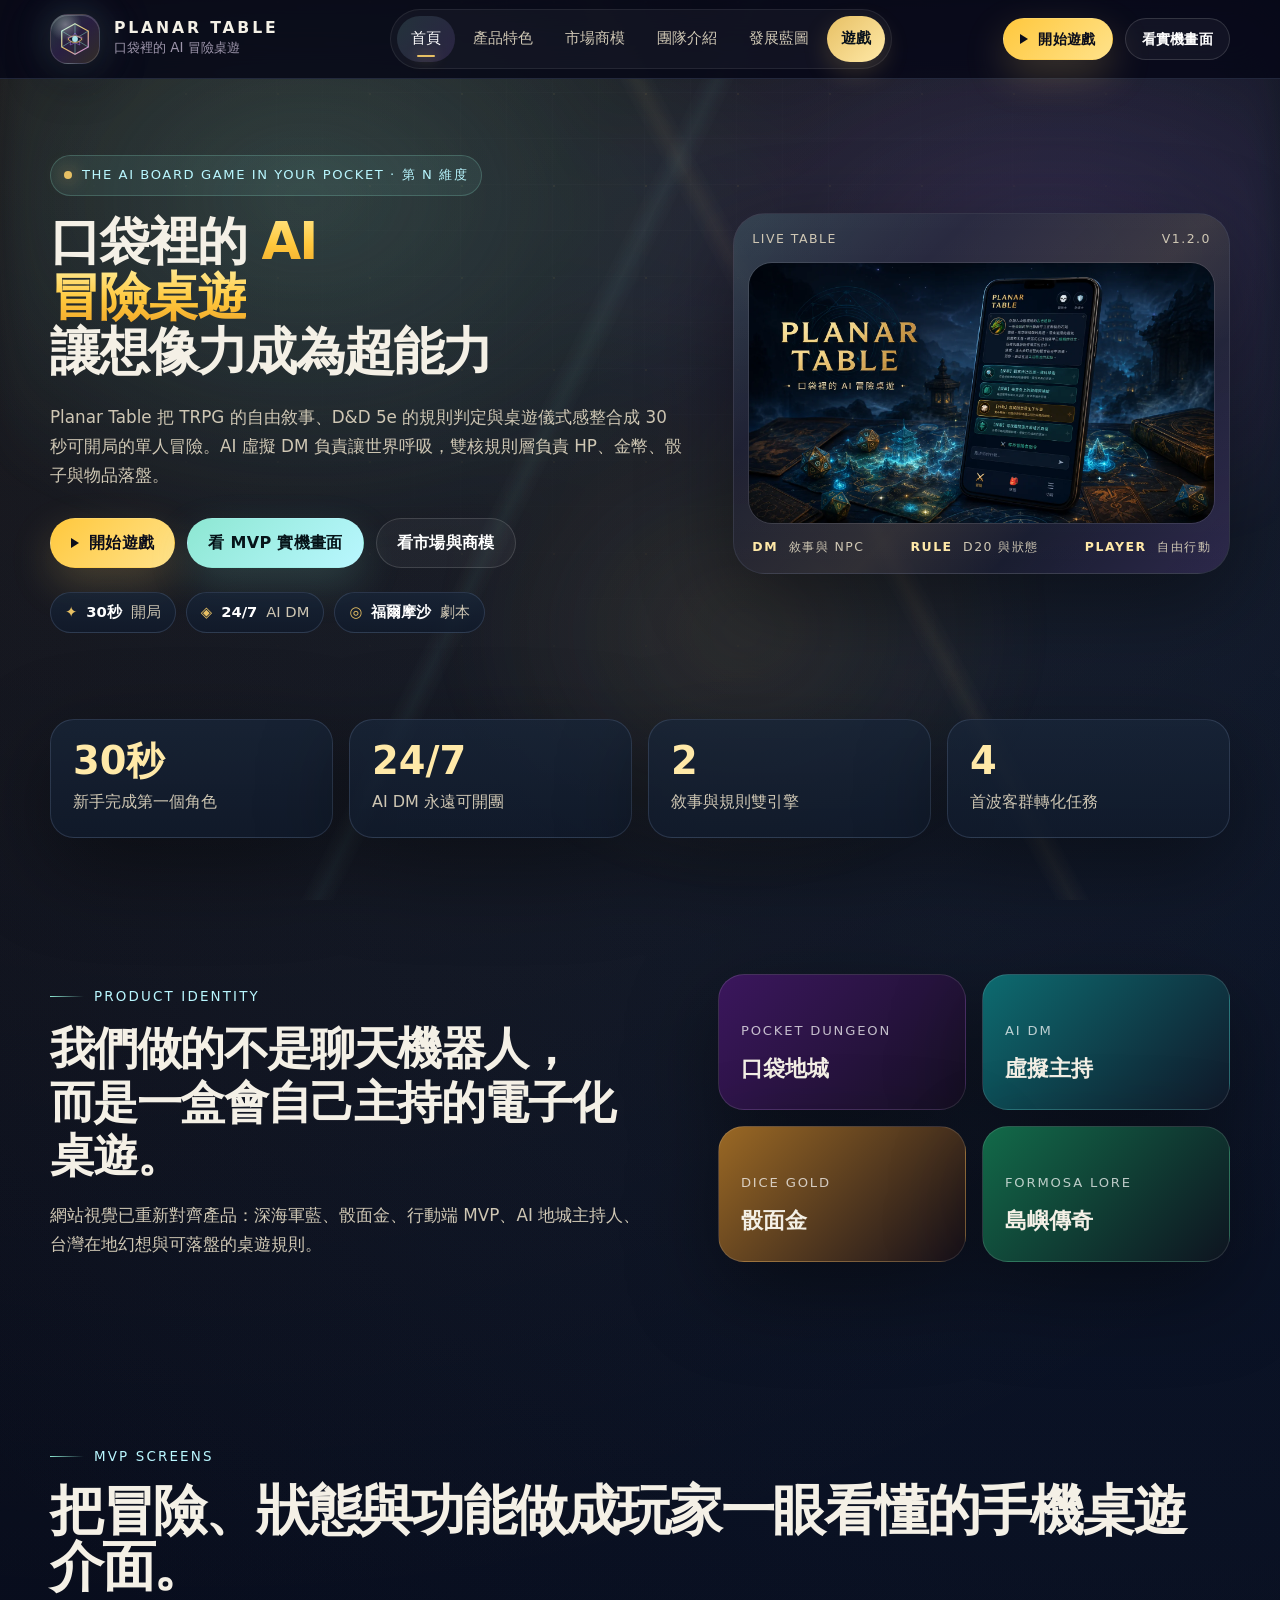
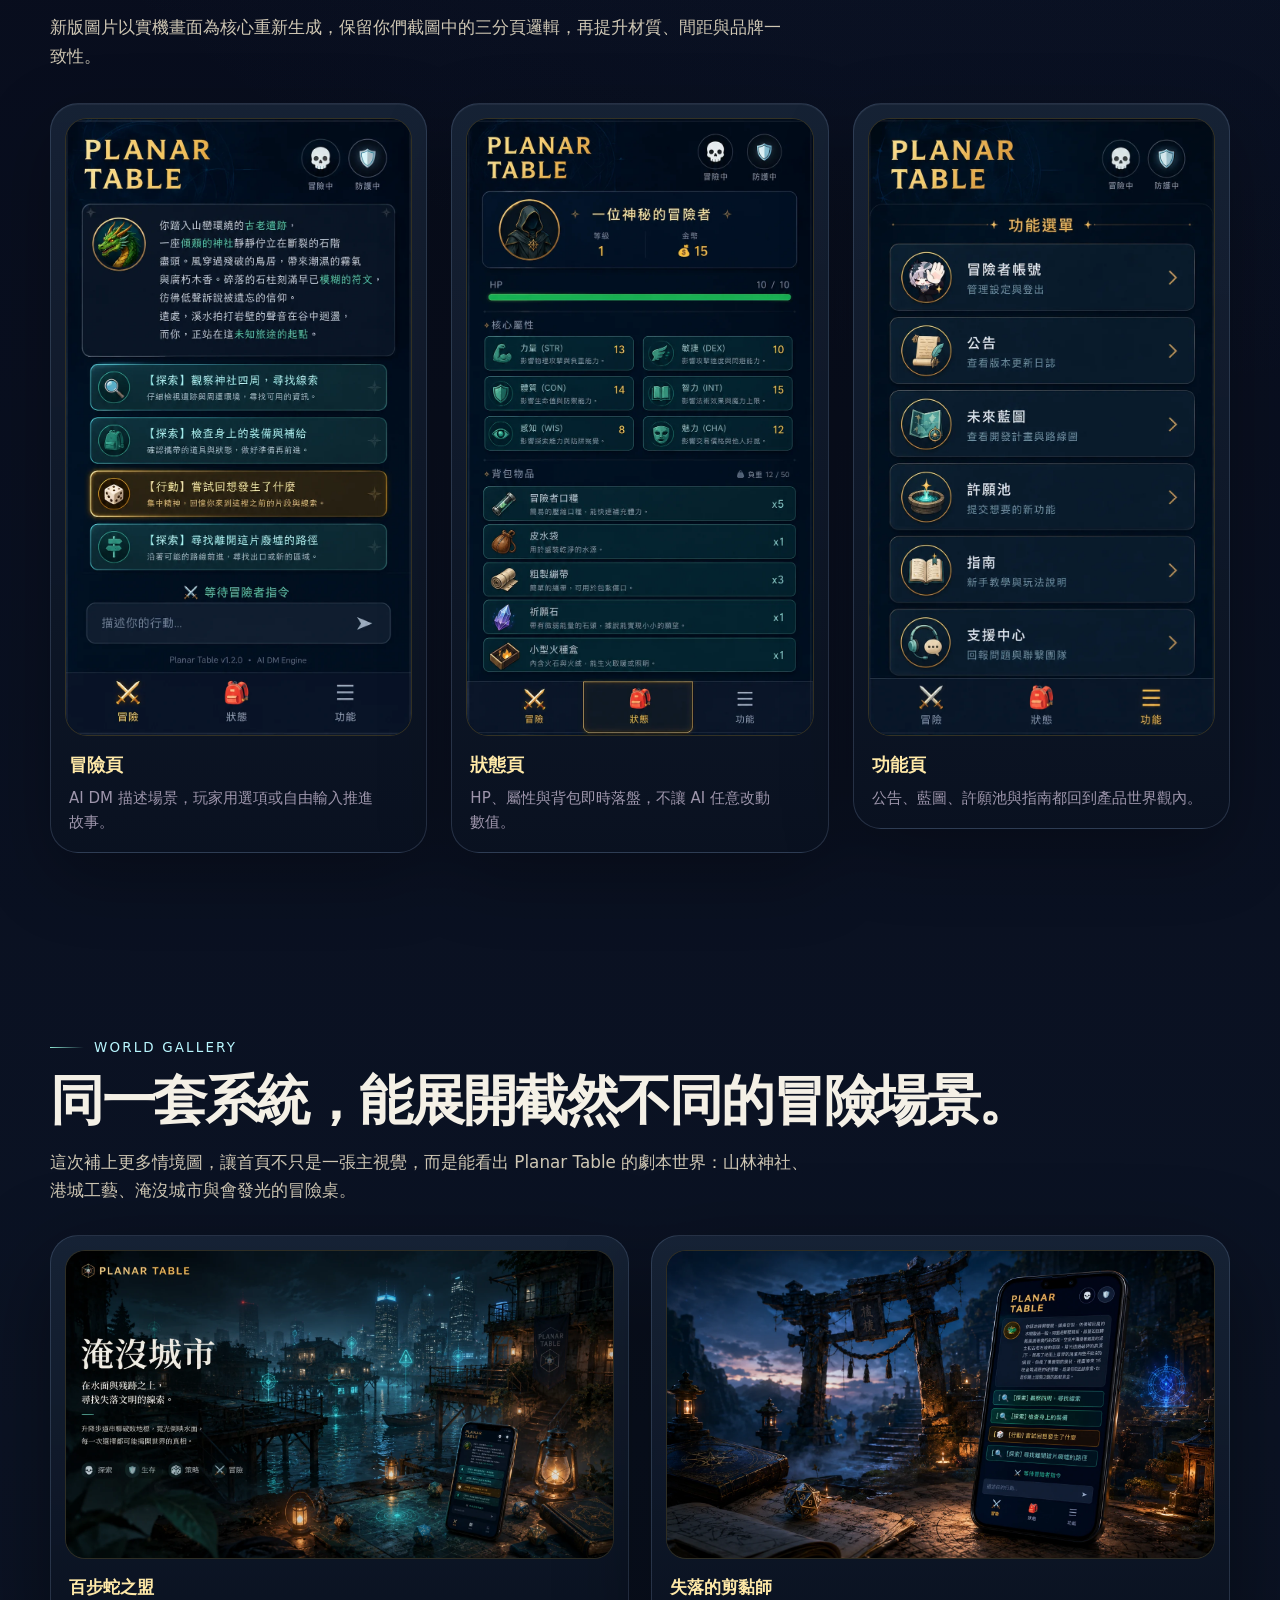
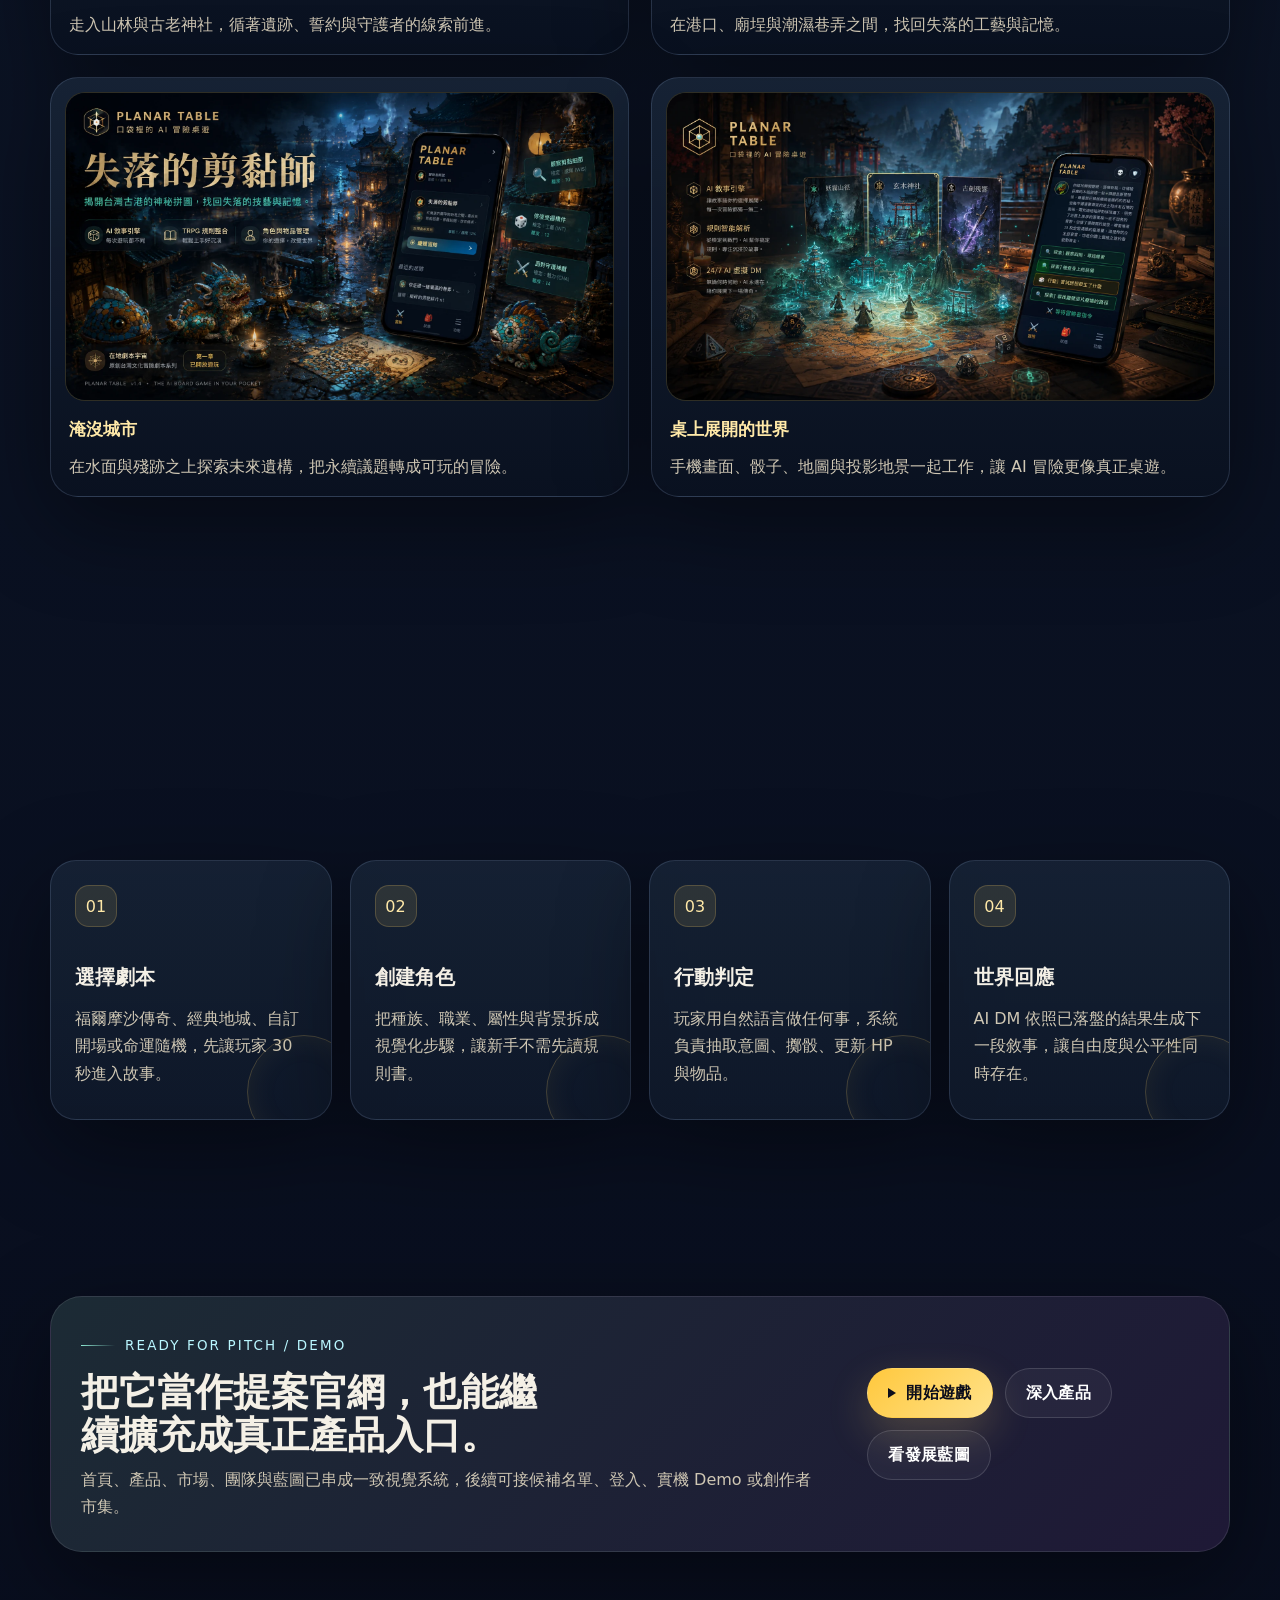
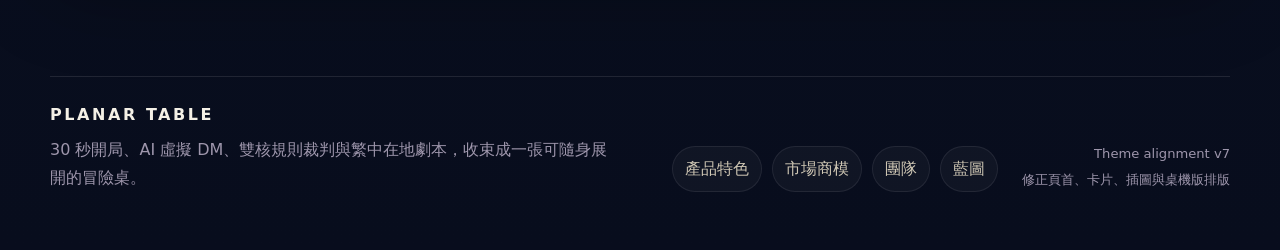
==== commit 4269cf70: "update" ====
--- a/index.html
+++ b/index.html
@@ -40,9 +40,11 @@
       <a href="market.html" data-page-link="market">市場商模</a>
       <a href="team.html" data-page-link="team">團隊介紹</a>
       <a href="roadmap.html" data-page-link="roadmap">發展藍圖</a>
+      <a class="nav-game-link" href="https://planar-table.zeabur.app/" target="_blank" rel="noopener">遊戲</a>
     </nav>
     <div class="header-actions">
-      <a class="btn btn-compact btn-primary" href="product.html#demo">看實機畫面</a>
+      <a class="btn btn-compact btn-primary game-cta" href="https://planar-table.zeabur.app/" target="_blank" rel="noopener">開始遊戲</a>
+      <a class="btn btn-compact btn-ghost" href="product.html#demo">看實機畫面</a>
       <button class="menu-toggle" data-menu-toggle aria-label="切換選單" aria-expanded="false"><span></span><span></span><span></span></button>
     </div>
   </div>
@@ -59,8 +61,9 @@
       </h1>
       <p>Planar Table 把 TRPG 的自由敘事、D&amp;D 5e 的規則判定與桌遊儀式感整合成 30 秒可開局的單人冒險。AI 虛擬 DM 負責讓世界呼吸，雙核規則層負責 HP、金幣、骰子與物品落盤。</p>
       <div class="hero-actions">
-        <a class="btn btn-primary" href="product.html#demo">看 MVP 實機畫面</a>
-        <a class="btn btn-secondary" href="market.html">看市場與商模</a>
+        <a class="btn btn-primary game-cta" href="https://planar-table.zeabur.app/" target="_blank" rel="noopener">開始遊戲</a>
+        <a class="btn btn-secondary" href="product.html#demo">看 MVP 實機畫面</a>
+        <a class="btn btn-ghost" href="market.html">看市場與商模</a>
       </div>
       <div class="badge-row feature-badges" aria-label="核心特色">
         <span class="badge"><i>✦</i><strong>30秒</strong>開局</span>
@@ -153,7 +156,8 @@
       <p>首頁、產品、市場、團隊與藍圖已串成一致視覺系統，後續可接候補名單、登入、實機 Demo 或創作者市集。</p>
     </div>
     <div class="callout-actions">
-      <a class="btn btn-primary" href="product.html">深入產品</a>
+      <a class="btn btn-primary game-cta" href="https://planar-table.zeabur.app/" target="_blank" rel="noopener">開始遊戲</a>
+      <a class="btn btn-ghost" href="product.html">深入產品</a>
       <a class="btn btn-ghost" href="roadmap.html">看發展藍圖</a>
     </div>
   </div>
--- a/assets/css/base.css
+++ b/assets/css/base.css
@@ -115,6 +115,17 @@
 .nav a { position: relative; padding: 10px 14px; border-radius: 999px; color: var(--ink-soft); font-size: .93rem; transition: color .22s ease, background .22s ease; }
 .nav a:hover, .nav a.active { color: #fff; background: linear-gradient(135deg, rgba(141,231,210,.14), rgba(184,121,255,.15)); }
 .nav a.active::after { content: ""; position: absolute; left: 50%; bottom: 5px; width: 18px; height: 2px; transform: translateX(-50%); background: var(--gold); border-radius: 999px; box-shadow: 0 0 14px rgba(231,192,100,.8); }
+.nav a.nav-game-link {
+  color: #07111b;
+  background: linear-gradient(135deg, var(--gold), var(--gold-2));
+  box-shadow: 0 10px 26px rgba(231,192,100,.2);
+  font-weight: 900;
+}
+.nav a.nav-game-link:hover {
+  color: #07111b;
+  background: linear-gradient(135deg, var(--gold-2), var(--gold));
+}
+.nav a.nav-game-link::after { display: none; }
 .header-actions { display: flex; align-items: center; gap: 12px; }
 .menu-toggle { display: none; width: 46px; height: 46px; padding: 0; border: 1px solid rgba(255,255,255,.12); border-radius: 16px; background: rgba(255,255,255,.06); cursor: pointer; }
 .menu-toggle span { display: block; width: 20px; height: 2px; margin: 4px auto; background: var(--ink); border-radius: 999px; transition: transform .2s ease, opacity .2s ease; }
@@ -132,6 +143,14 @@
 .btn-secondary { color: #061419; background: linear-gradient(135deg, var(--cyan), var(--cyan-2)); box-shadow: 0 16px 42px rgba(141,231,210,.18); }
 .btn-ghost { color: #fff; background: rgba(255,255,255,.045); border-color: rgba(255,255,255,.14); }
 .btn-compact { min-height: 42px; padding: 0 16px; font-size: .9rem; }
+.game-cta::before {
+  content: "";
+  width: 0;
+  height: 0;
+  border-top: 5px solid transparent;
+  border-bottom: 5px solid transparent;
+  border-left: 8px solid currentColor;
+}
 
 .hero { padding: 76px 0 38px; }
 .hero-grid { display: grid; grid-template-columns: 1.05fr .95fr; gap: 38px; align-items: center; }
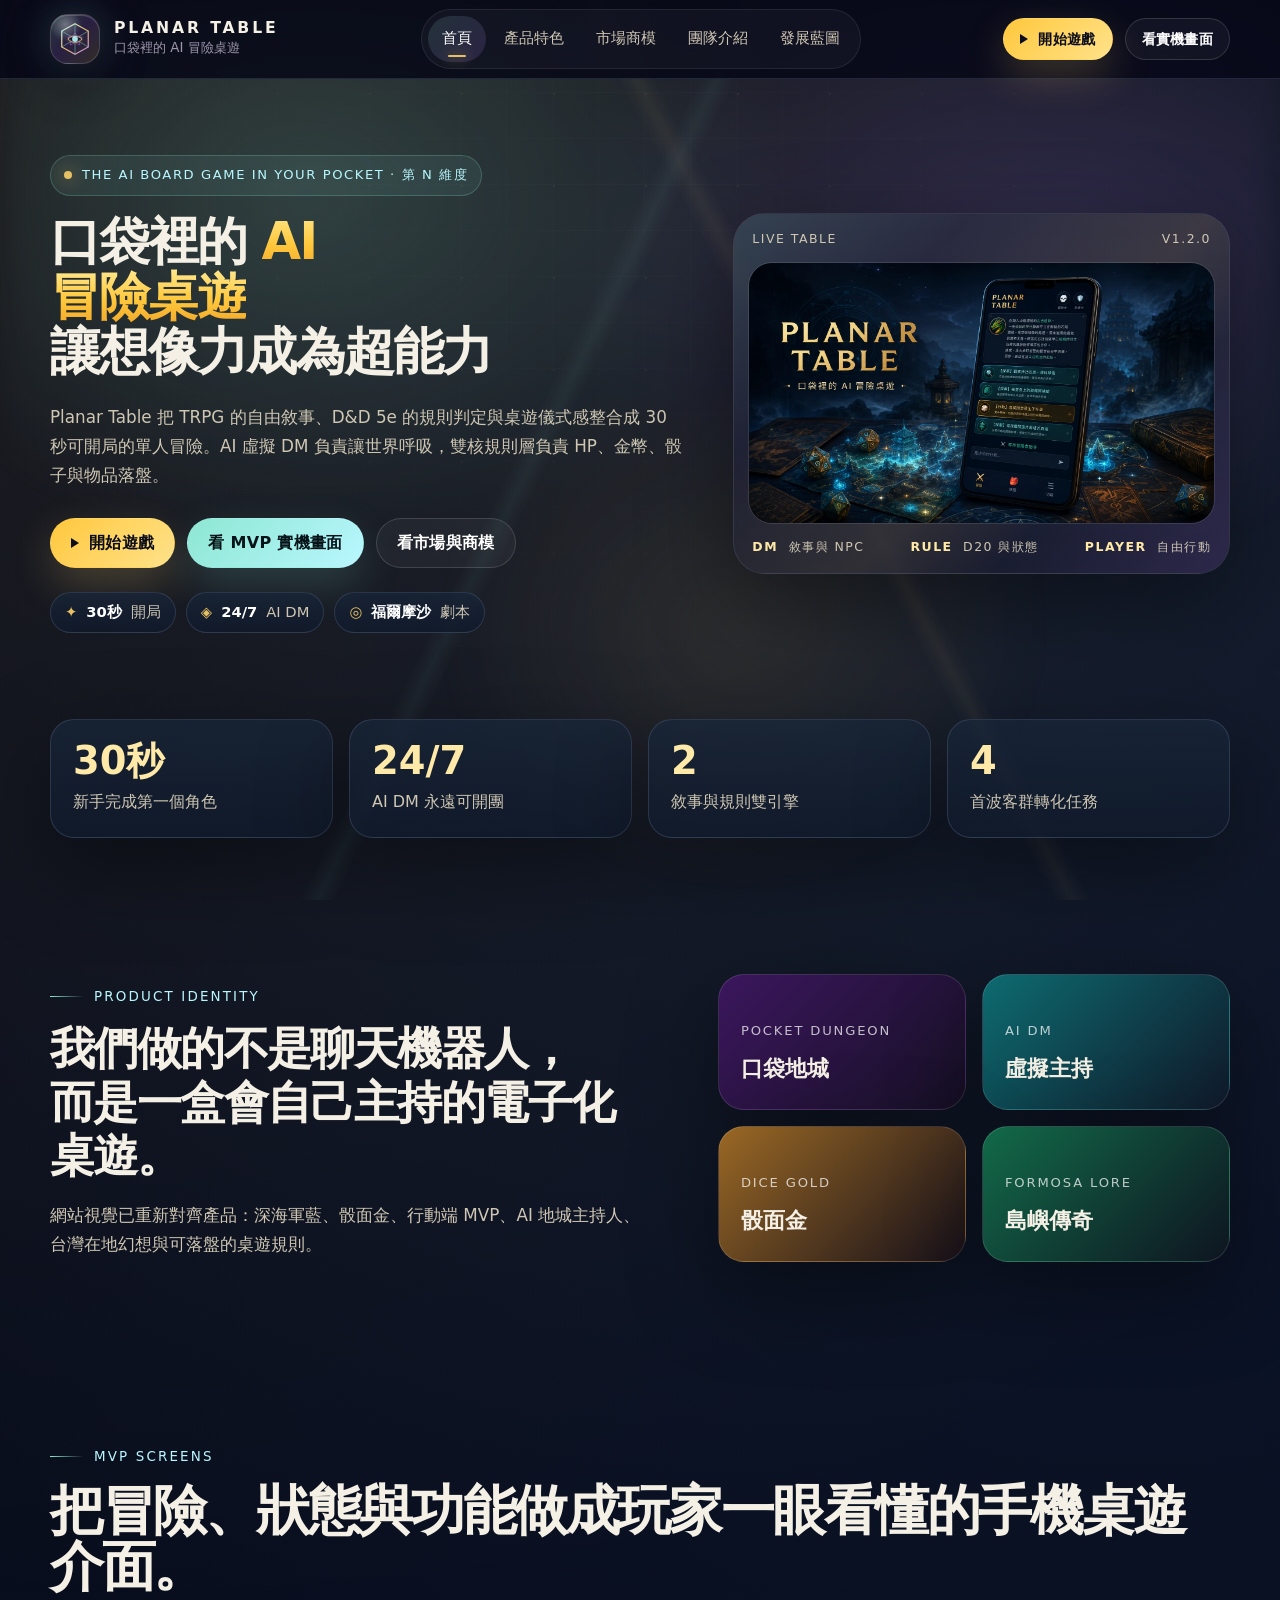
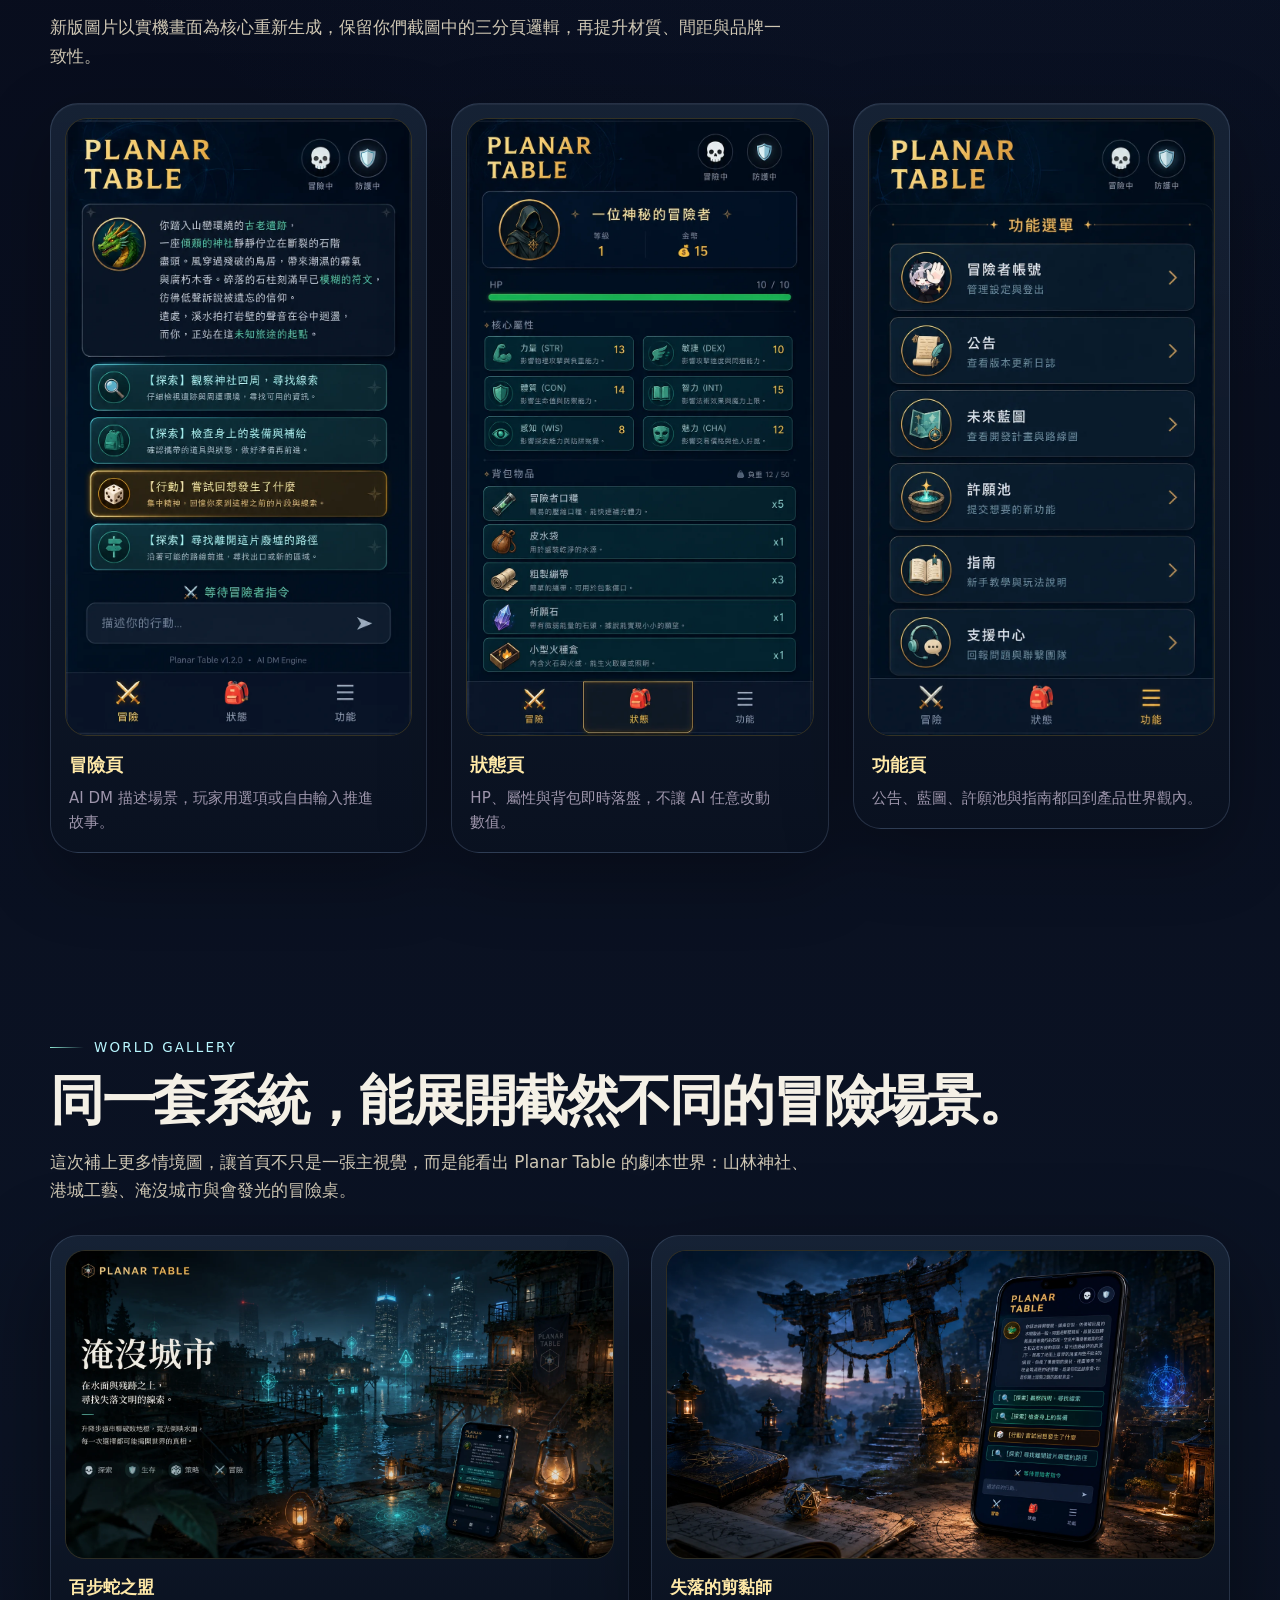
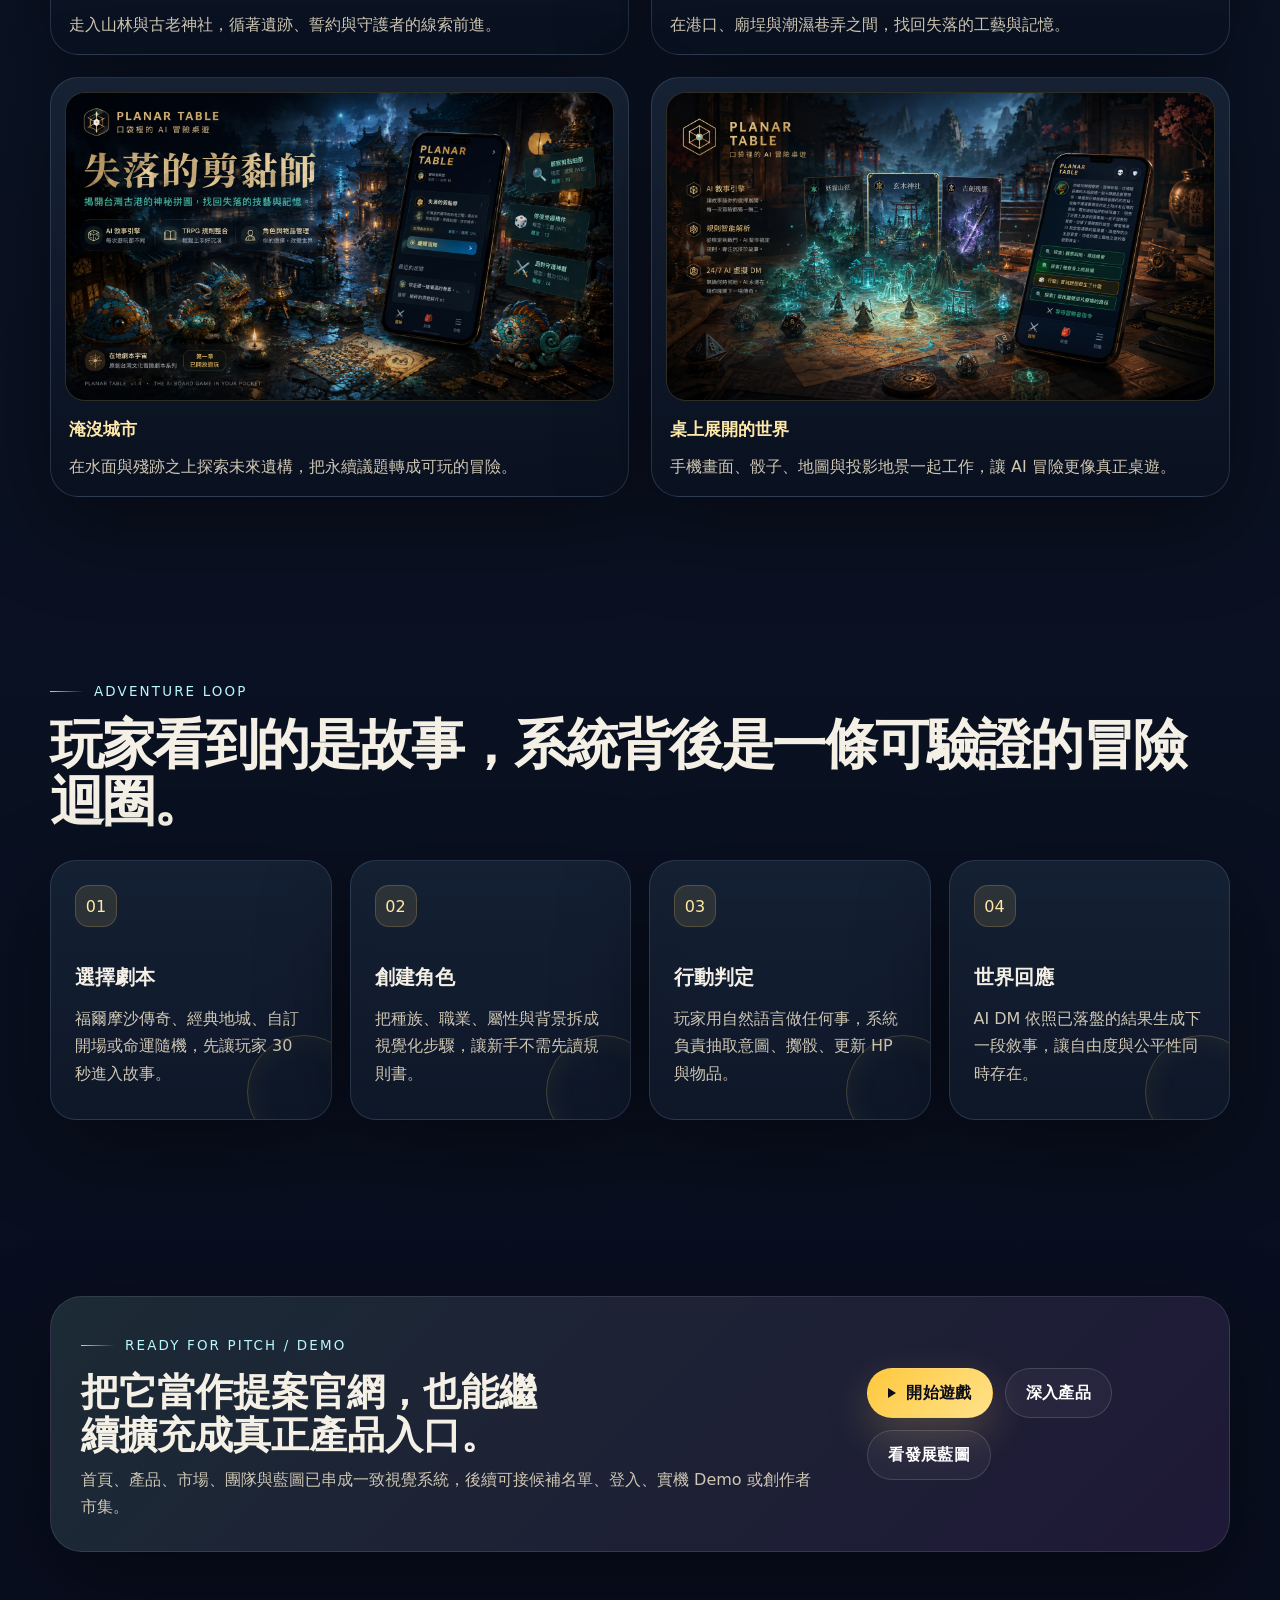
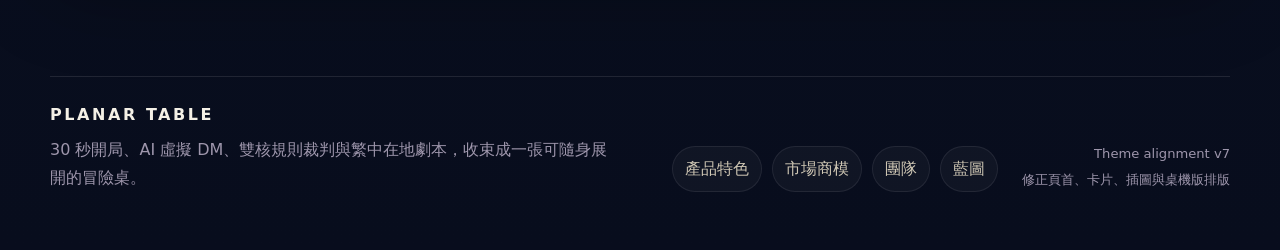
==== commit ab9b3d68: "update" ====
--- a/index.html
+++ b/index.html
@@ -40,7 +40,6 @@
       <a href="market.html" data-page-link="market">市場商模</a>
       <a href="team.html" data-page-link="team">團隊介紹</a>
       <a href="roadmap.html" data-page-link="roadmap">發展藍圖</a>
-      <a class="nav-game-link" href="https://planar-table.zeabur.app/" target="_blank" rel="noopener">遊戲</a>
     </nav>
     <div class="header-actions">
       <a class="btn btn-compact btn-primary game-cta" href="https://planar-table.zeabur.app/" target="_blank" rel="noopener">開始遊戲</a>
--- a/assets/css/base.css
+++ b/assets/css/base.css
@@ -115,17 +115,6 @@
 .nav a { position: relative; padding: 10px 14px; border-radius: 999px; color: var(--ink-soft); font-size: .93rem; transition: color .22s ease, background .22s ease; }
 .nav a:hover, .nav a.active { color: #fff; background: linear-gradient(135deg, rgba(141,231,210,.14), rgba(184,121,255,.15)); }
 .nav a.active::after { content: ""; position: absolute; left: 50%; bottom: 5px; width: 18px; height: 2px; transform: translateX(-50%); background: var(--gold); border-radius: 999px; box-shadow: 0 0 14px rgba(231,192,100,.8); }
-.nav a.nav-game-link {
-  color: #07111b;
-  background: linear-gradient(135deg, var(--gold), var(--gold-2));
-  box-shadow: 0 10px 26px rgba(231,192,100,.2);
-  font-weight: 900;
-}
-.nav a.nav-game-link:hover {
-  color: #07111b;
-  background: linear-gradient(135deg, var(--gold-2), var(--gold));
-}
-.nav a.nav-game-link::after { display: none; }
 .header-actions { display: flex; align-items: center; gap: 12px; }
 .menu-toggle { display: none; width: 46px; height: 46px; padding: 0; border: 1px solid rgba(255,255,255,.12); border-radius: 16px; background: rgba(255,255,255,.06); cursor: pointer; }
 .menu-toggle span { display: block; width: 20px; height: 2px; margin: 4px auto; background: var(--ink); border-radius: 999px; transition: transform .2s ease, opacity .2s ease; }
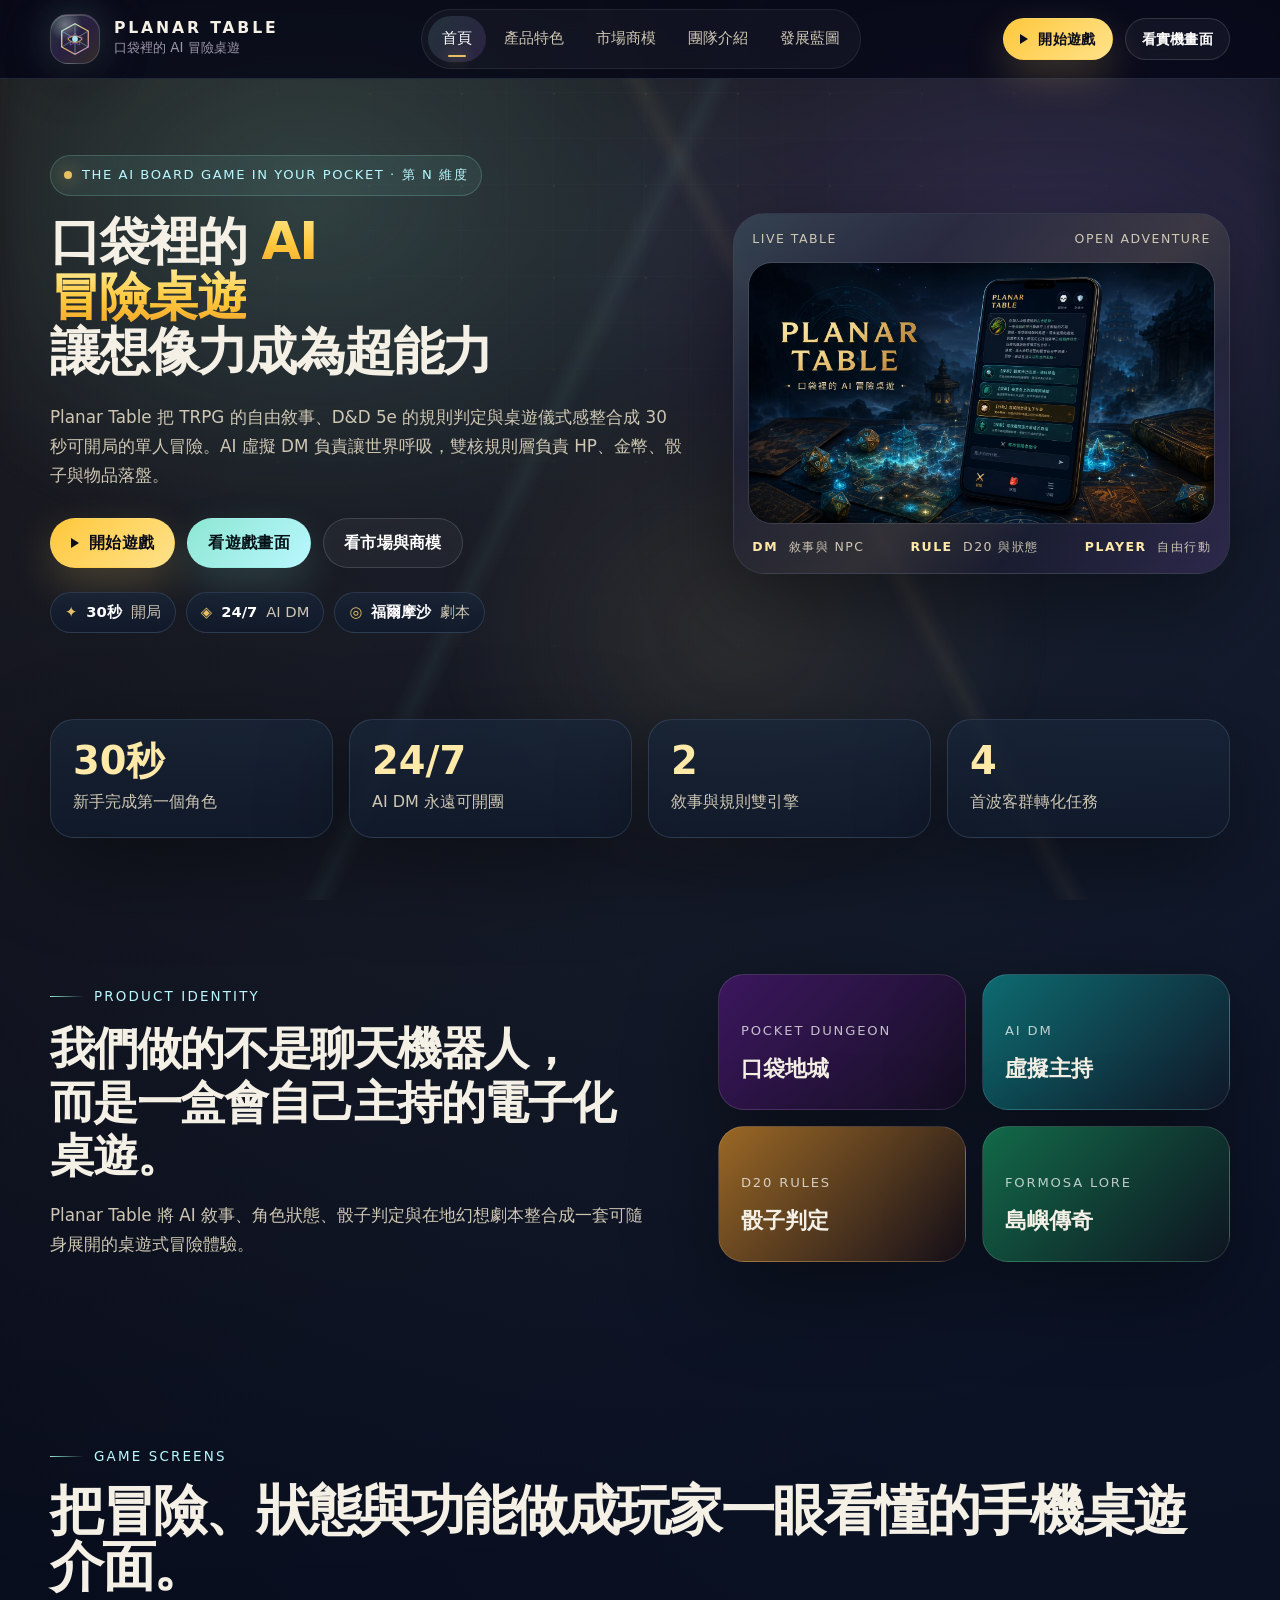
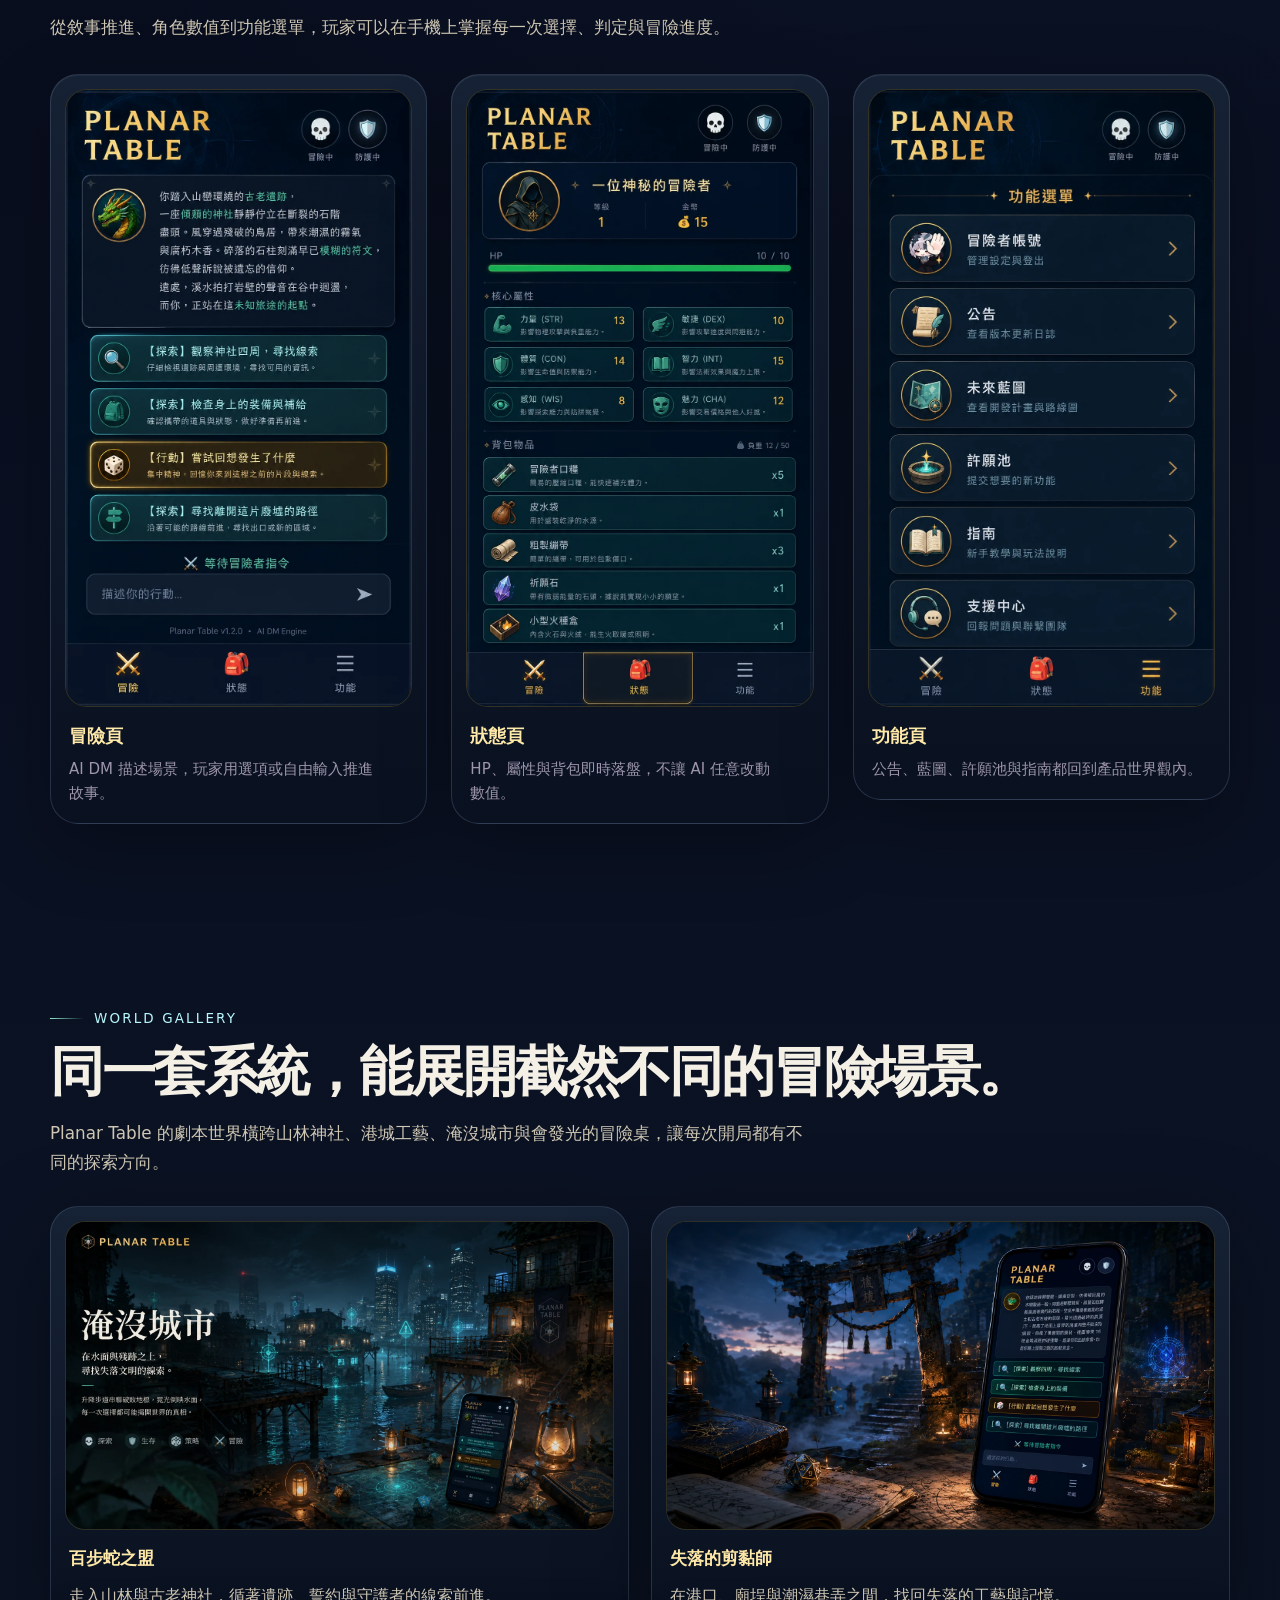
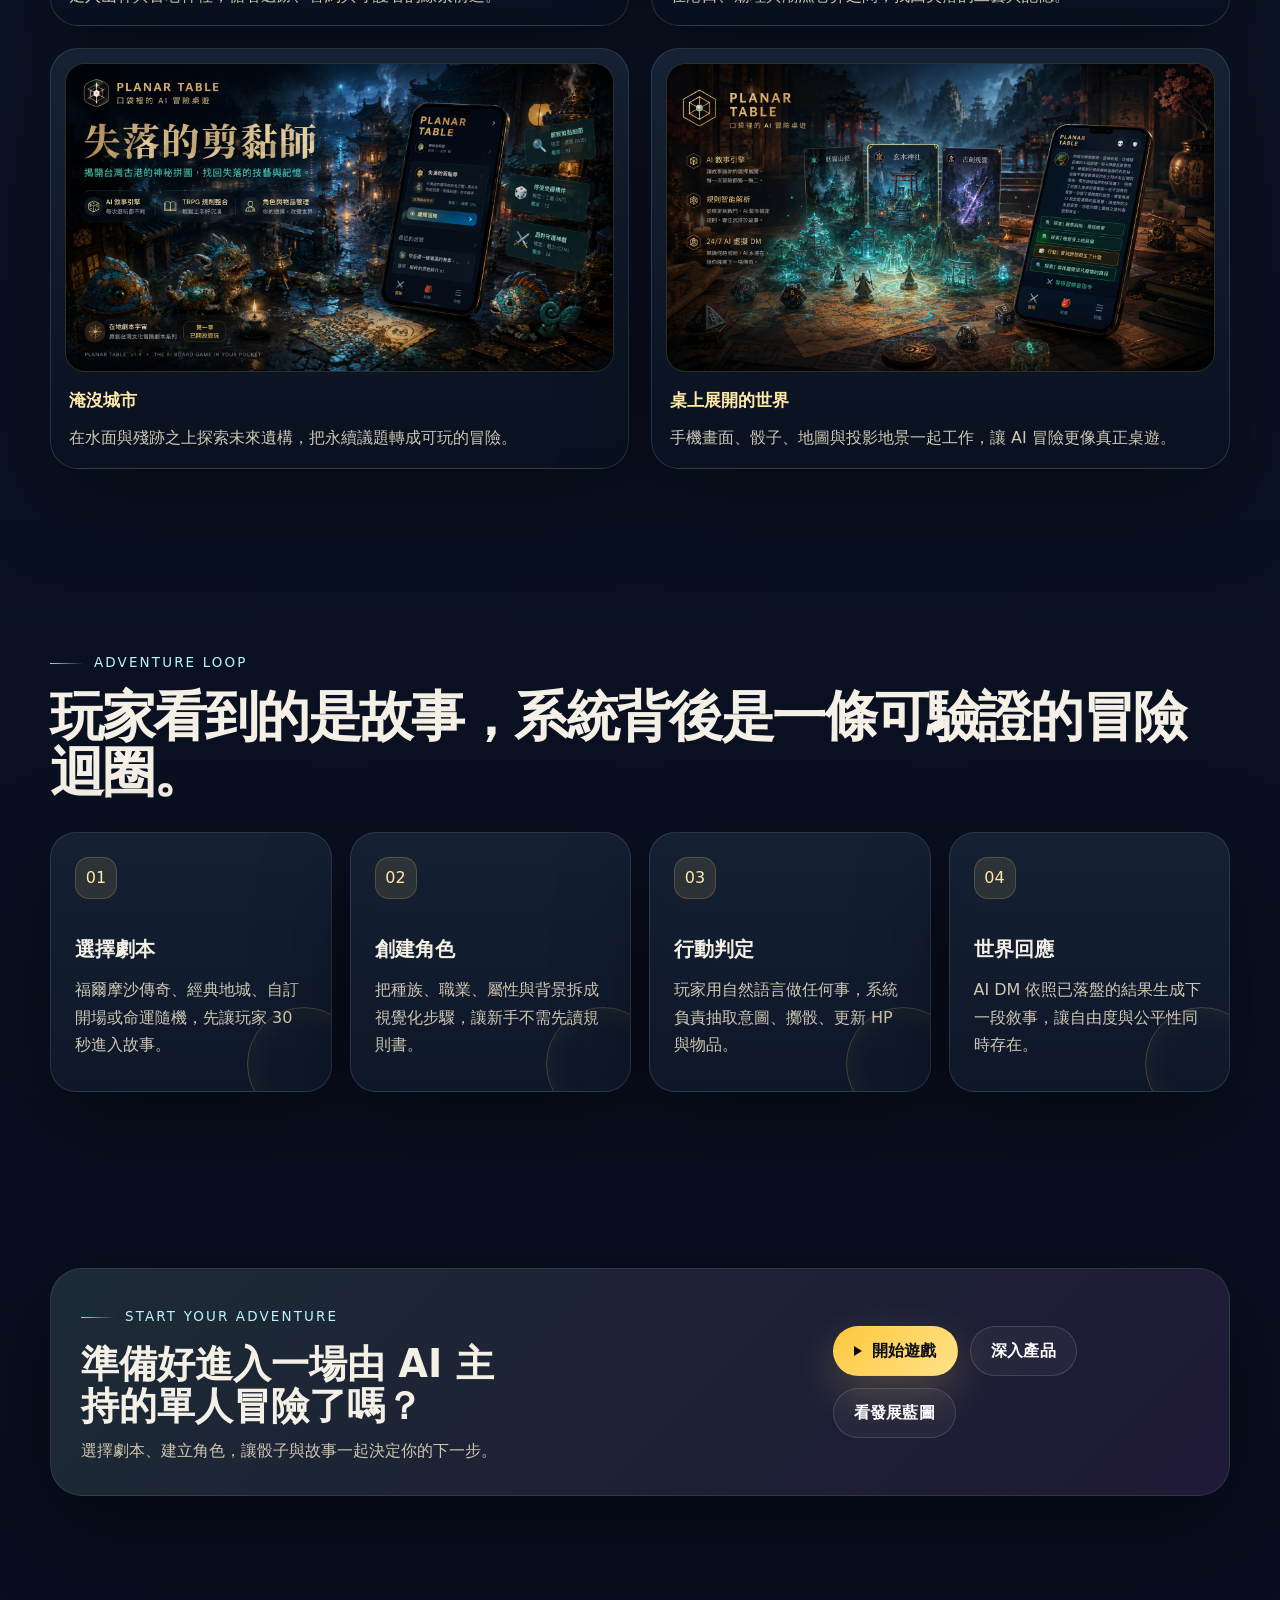
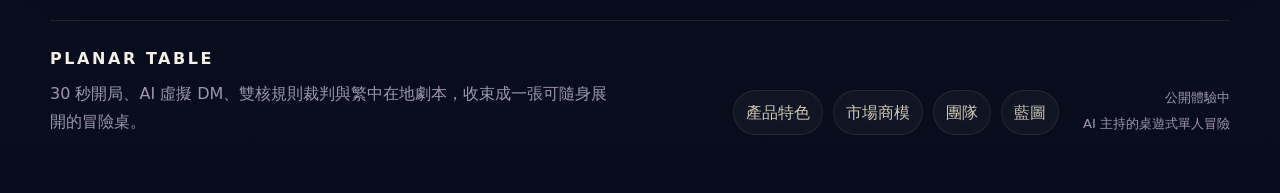
==== commit a4c1d74d: "update" ====
--- a/index.html
+++ b/index.html
@@ -61,7 +61,7 @@
       <p>Planar Table 把 TRPG 的自由敘事、D&amp;D 5e 的規則判定與桌遊儀式感整合成 30 秒可開局的單人冒險。AI 虛擬 DM 負責讓世界呼吸，雙核規則層負責 HP、金幣、骰子與物品落盤。</p>
       <div class="hero-actions">
         <a class="btn btn-primary game-cta" href="https://planar-table.zeabur.app/" target="_blank" rel="noopener">開始遊戲</a>
-        <a class="btn btn-secondary" href="product.html#demo">看 MVP 實機畫面</a>
+        <a class="btn btn-secondary" href="product.html#demo">看遊戲畫面</a>
         <a class="btn btn-ghost" href="market.html">看市場與商模</a>
       </div>
       <div class="badge-row feature-badges" aria-label="核心特色">
@@ -71,7 +71,7 @@
       </div>
     </div>
     <aside class="hero-board hero-board-image reveal" aria-label="Planar Table 遊戲網站主視覺">
-      <div class="board-toolbar"><span>LIVE TABLE</span><span>v1.2.0</span></div>
+      <div class="board-toolbar"><span>LIVE TABLE</span><span>OPEN ADVENTURE</span></div>
       <img src="assets/images/hero-planar-table.webp" alt="Planar Table 手機冒險畫面與魔法桌遊場景">
       <div class="board-status">
         <span><strong>DM</strong> 敘事與 NPC</span>
@@ -96,12 +96,12 @@
     <div class="section-heading reveal">
       <div class="eyebrow">Product Identity</div>
       <h2 class="section-title split-title">我們做的不是聊天機器人，<br>而是一盒會自己主持的電子化桌遊。</h2>
-      <p class="section-desc">網站視覺已重新對齊產品：深海軍藍、骰面金、行動端 MVP、AI 地城主持人、台灣在地幻想與可落盤的桌遊規則。</p>
+      <p class="section-desc">Planar Table 將 AI 敘事、角色狀態、骰子判定與在地幻想劇本整合成一套可隨身展開的桌遊式冒險體驗。</p>
     </div>
     <div class="custom-tokens reveal">
       <div class="token-card token-a"><span>Pocket Dungeon</span><strong>口袋地城</strong></div>
       <div class="token-card token-b"><span>AI DM</span><strong>虛擬主持</strong></div>
-      <div class="token-card token-c"><span>Dice Gold</span><strong>骰面金</strong></div>
+      <div class="token-card token-c"><span>D20 Rules</span><strong>骰子判定</strong></div>
       <div class="token-card token-d"><span>Formosa Lore</span><strong>島嶼傳奇</strong></div>
     </div>
   </div>
@@ -109,9 +109,9 @@
 
 <section class="section" id="demo-preview">
   <div class="container">
-    <div class="eyebrow reveal">MVP Screens</div>
+    <div class="eyebrow reveal">Game Screens</div>
     <h2 class="section-title reveal">把冒險、狀態與功能做成玩家一眼看懂的手機桌遊介面。</h2>
-    <p class="section-desc reveal">新版圖片以實機畫面為核心重新生成，保留你們截圖中的三分頁邏輯，再提升材質、間距與品牌一致性。</p>
+    <p class="section-desc reveal">從敘事推進、角色數值到功能選單，玩家可以在手機上掌握每一次選擇、判定與冒險進度。</p>
     <div class="phone-shot-grid compact-shot-grid">
       <figure class="phone-shot reveal"><img src="assets/images/screen-adventure-polished.webp" alt="Planar Table 冒險頁遊戲畫面"><figcaption><strong>冒險頁</strong><span>AI DM 描述場景，玩家用選項或自由輸入推進故事。</span></figcaption></figure>
       <figure class="phone-shot reveal"><img src="assets/images/screen-status-polished.webp" alt="Planar Table 狀態頁角色與背包畫面"><figcaption><strong>狀態頁</strong><span>HP、屬性與背包即時落盤，不讓 AI 任意改動數值。</span></figcaption></figure>
@@ -124,7 +124,7 @@
   <div class="container">
     <div class="eyebrow reveal">World Gallery</div>
     <h2 class="section-title reveal">同一套系統，能展開截然不同的冒險場景。</h2>
-    <p class="section-desc reveal">這次補上更多情境圖，讓首頁不只是一張主視覺，而是能看出 Planar Table 的劇本世界：山林神社、港城工藝、淹沒城市與會發光的冒險桌。</p>
+    <p class="section-desc reveal">Planar Table 的劇本世界橫跨山林神社、港城工藝、淹沒城市與會發光的冒險桌，讓每次開局都有不同的探索方向。</p>
     <div class="scene-gallery">
       <figure class="scene-tile reveal"><img src="assets/images/scene-shrine-ruins.webp" alt="Planar Table 山林神社遺跡冒險場景"><figcaption><strong>百步蛇之盟</strong><span>走入山林與古老神社，循著遺跡、誓約與守護者的線索前進。</span></figcaption></figure>
       <figure class="scene-tile reveal"><img src="assets/images/scene-harbor-lost-artisan.webp" alt="Planar Table 港城剪黏師冒險場景"><figcaption><strong>失落的剪黏師</strong><span>在港口、廟埕與潮濕巷弄之間，找回失落的工藝與記憶。</span></figcaption></figure>
@@ -150,9 +150,9 @@
 <section class="section final-cta">
   <div class="container callout reveal">
     <div>
-      <div class="eyebrow">Ready for Pitch / Demo</div>
-      <h2>把它當作提案官網，也能繼續擴充成真正產品入口。</h2>
-      <p>首頁、產品、市場、團隊與藍圖已串成一致視覺系統，後續可接候補名單、登入、實機 Demo 或創作者市集。</p>
+      <div class="eyebrow">Start Your Adventure</div>
+      <h2>準備好進入一場由 AI 主持的單人冒險了嗎？</h2>
+      <p>選擇劇本、建立角色，讓骰子與故事一起決定你的下一步。</p>
     </div>
     <div class="callout-actions">
       <a class="btn btn-primary game-cta" href="https://planar-table.zeabur.app/" target="_blank" rel="noopener">開始遊戲</a>
@@ -175,8 +175,8 @@
       <a href="roadmap.html">藍圖</a>
     </div>
     <div class="footer-note">
-      <span>Theme alignment v7</span>
-      <span>修正頁首、卡片、插圖與桌機版排版</span>
+      <span>公開體驗中</span>
+      <span>AI 主持的桌遊式單人冒險</span>
     </div>
   </div>
 </footer>
--- a/assets/css/base.css
+++ b/assets/css/base.css
@@ -253,7 +253,6 @@
   .board-status { display: grid; }
 }
 
-/* Theme alignment v3: match MVP screenshots and Planar Table proposal tone. */
 :root {
   --pt-void: #050716;
   --pt-navy: #101827;
--- a/assets/css/pages.css
+++ b/assets/css/pages.css
@@ -112,7 +112,6 @@
   .phone-shot { max-width: 420px; margin-inline: auto; }
 }
 
-/* v4 layout and media refinements */
 html { -webkit-text-size-adjust: 100%; }
 body {
   line-break: strict;
@@ -343,12 +342,10 @@
   .price { font-size: 2rem; }
 }
 
-/* Reveal is visible without JavaScript; animation only activates when .js is present. */
 .reveal { opacity: 1; transform: none; }
 .js .reveal { opacity: 0; transform: translateY(18px); transition: opacity .7s ease, transform .7s ease; }
 .js .reveal.visible { opacity: 1; transform: translateY(0); }
 
-/* v4 overflow hotfix: allow Traditional Chinese headings to wrap naturally. */
 h1, h2, h3, .section-title, .big-line, .hero-copy h1 {
   word-break: normal;
   overflow-wrap: break-word;
@@ -357,7 +354,6 @@
   max-width: 100%;
 }
 
-/* v5: richer scene imagery and wide-desktop layout fixes */
 @media (min-width: 1280px) {
   .feature-badges {
     display: grid;
@@ -454,7 +450,6 @@
   }
 }
 
-/* v6: fix headline wrapping, desktop badge layout, and team-card readability */
 .hero-copy h1.hero-title {
   font-size: clamp(2.65rem, 4.7vw, 4.55rem);
   line-height: 1.06;
@@ -567,7 +562,6 @@
   }
 }
 
-/* v6: typography and desktop card layout corrections */
 .hero-grid-wide {
   gap: 32px;
 }
@@ -687,7 +681,6 @@
   }
 }
 
-/* v6: fix desktop headline wrapping, badge layout, and team card readability */
 .hero-copy h1.hero-title {
   font-size: clamp(3rem, 4.35vw, 5.05rem);
   line-height: 1.06;
@@ -794,7 +787,6 @@
   }
 }
 
-/* v6: typography and overflow repair pass */
 .hero-copy h1.hero-title {
   max-width: 8.6em;
   font-size: clamp(3rem, 4.7vw, 5rem);
@@ -869,7 +861,6 @@
   }
 }
 
-/* Team card readability: avoid cramped four-column cards on normal desktop widths. */
 .party-grid {
   grid-template-columns: repeat(2, minmax(0, 1fr));
   align-items: stretch;
@@ -912,7 +903,6 @@
   }
 }
 
-/* General readable-width safeguards */
 .hero-copy,
 .section-heading,
 .page-lead,
@@ -939,7 +929,6 @@
   overflow-wrap: break-word;
 }
 
-/* v6 final hotfix: stable desktop composition and no orphan headline words */
 .hero-copy h1.hero-title {
   max-width: 12em !important;
   font-size: clamp(2.75rem, 4vw, 4.35rem) !important;
@@ -1031,13 +1020,11 @@
   }
 }
 
-/* v7 professional layout fix: prevent desktop overlap and squeezed artwork */
 html, body { max-width: 100%; overflow-x: hidden; }
 .container, .section, .page-hero-grid, .split-layout, .party-grid, .quest-map, .two-up, .custom-tokens {
   min-width: 0 !important;
 }
 
-/* Page hero should read like a professional landing page, not a squeezed two-column poster. */
 .page-hero {
   padding: clamp(52px, 7vw, 88px) 0 clamp(34px, 4vw, 56px) !important;
 }
@@ -1107,7 +1094,6 @@
   line-height: 1.65 !important;
 }
 
-/* Product Identity section: keep headline and token cards separated. */
 .split-layout {
   grid-template-columns: minmax(0, .92fr) minmax(340px, .78fr) !important;
   gap: clamp(34px, 5vw, 64px) !important;
@@ -1144,7 +1130,6 @@
   white-space: normal !important;
 }
 
-/* Team page: readable cards, tighter vertical rhythm, no crushed hero graphic. */
 body[data-page="team"] .page-hero-grid,
 body[data-page="roadmap"] .page-hero-grid {
   grid-template-columns: minmax(0, 1fr) minmax(280px, 360px) !important;
@@ -1209,7 +1194,6 @@
   margin-inline: auto !important;
 }
 
-/* Roadmap: two-column mission cards are more readable than four cramped cards. */
 body[data-page="roadmap"] .quest-map {
   grid-template-columns: repeat(2, minmax(0, 1fr)) !important;
   gap: 22px !important;
@@ -1227,7 +1211,6 @@
   line-height: 1.45 !important;
 }
 
-/* Shared text safeguards. */
 .section-title,
 .hero-copy h1,
 .panel h3,
@@ -1303,7 +1286,6 @@
   }
 }
 
-/* v7 mobile overflow guard: reset browser default figure margins. */
 figure,
 .image-card,
 .page-hero .image-card,
